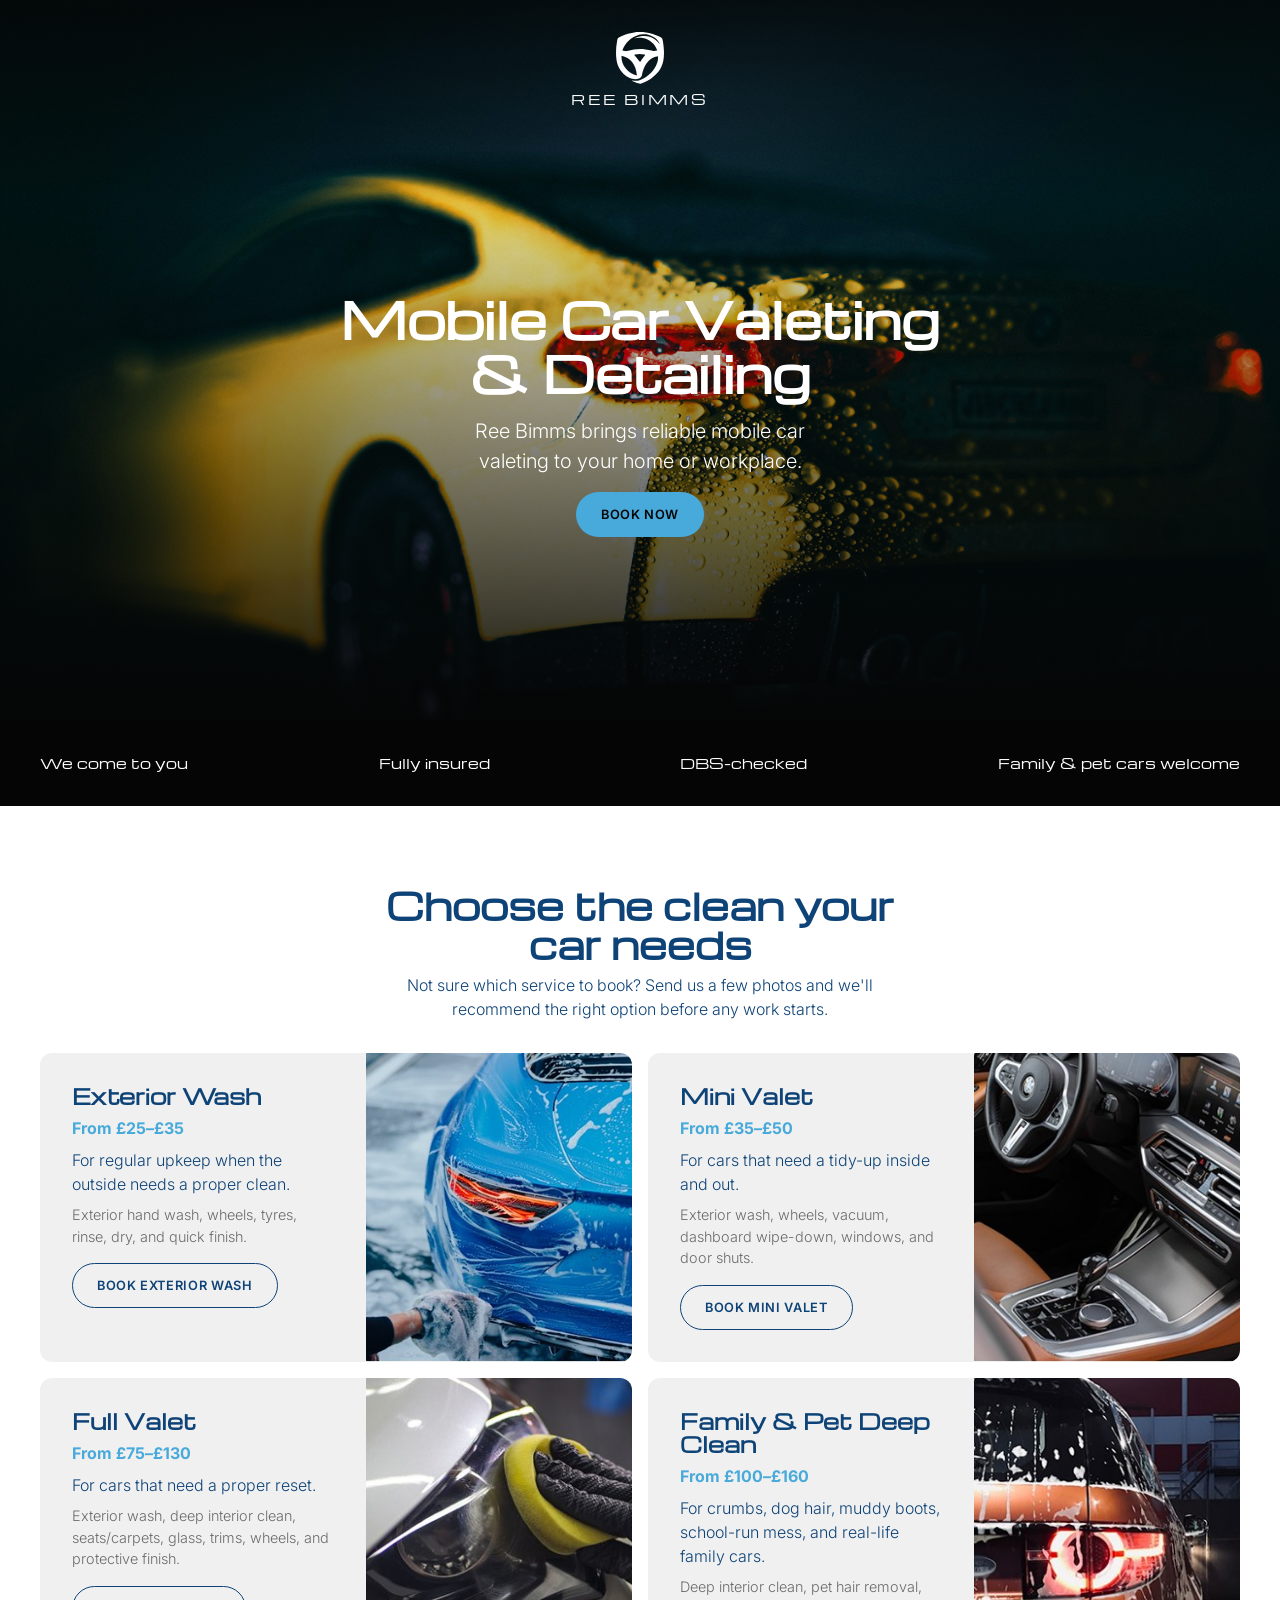
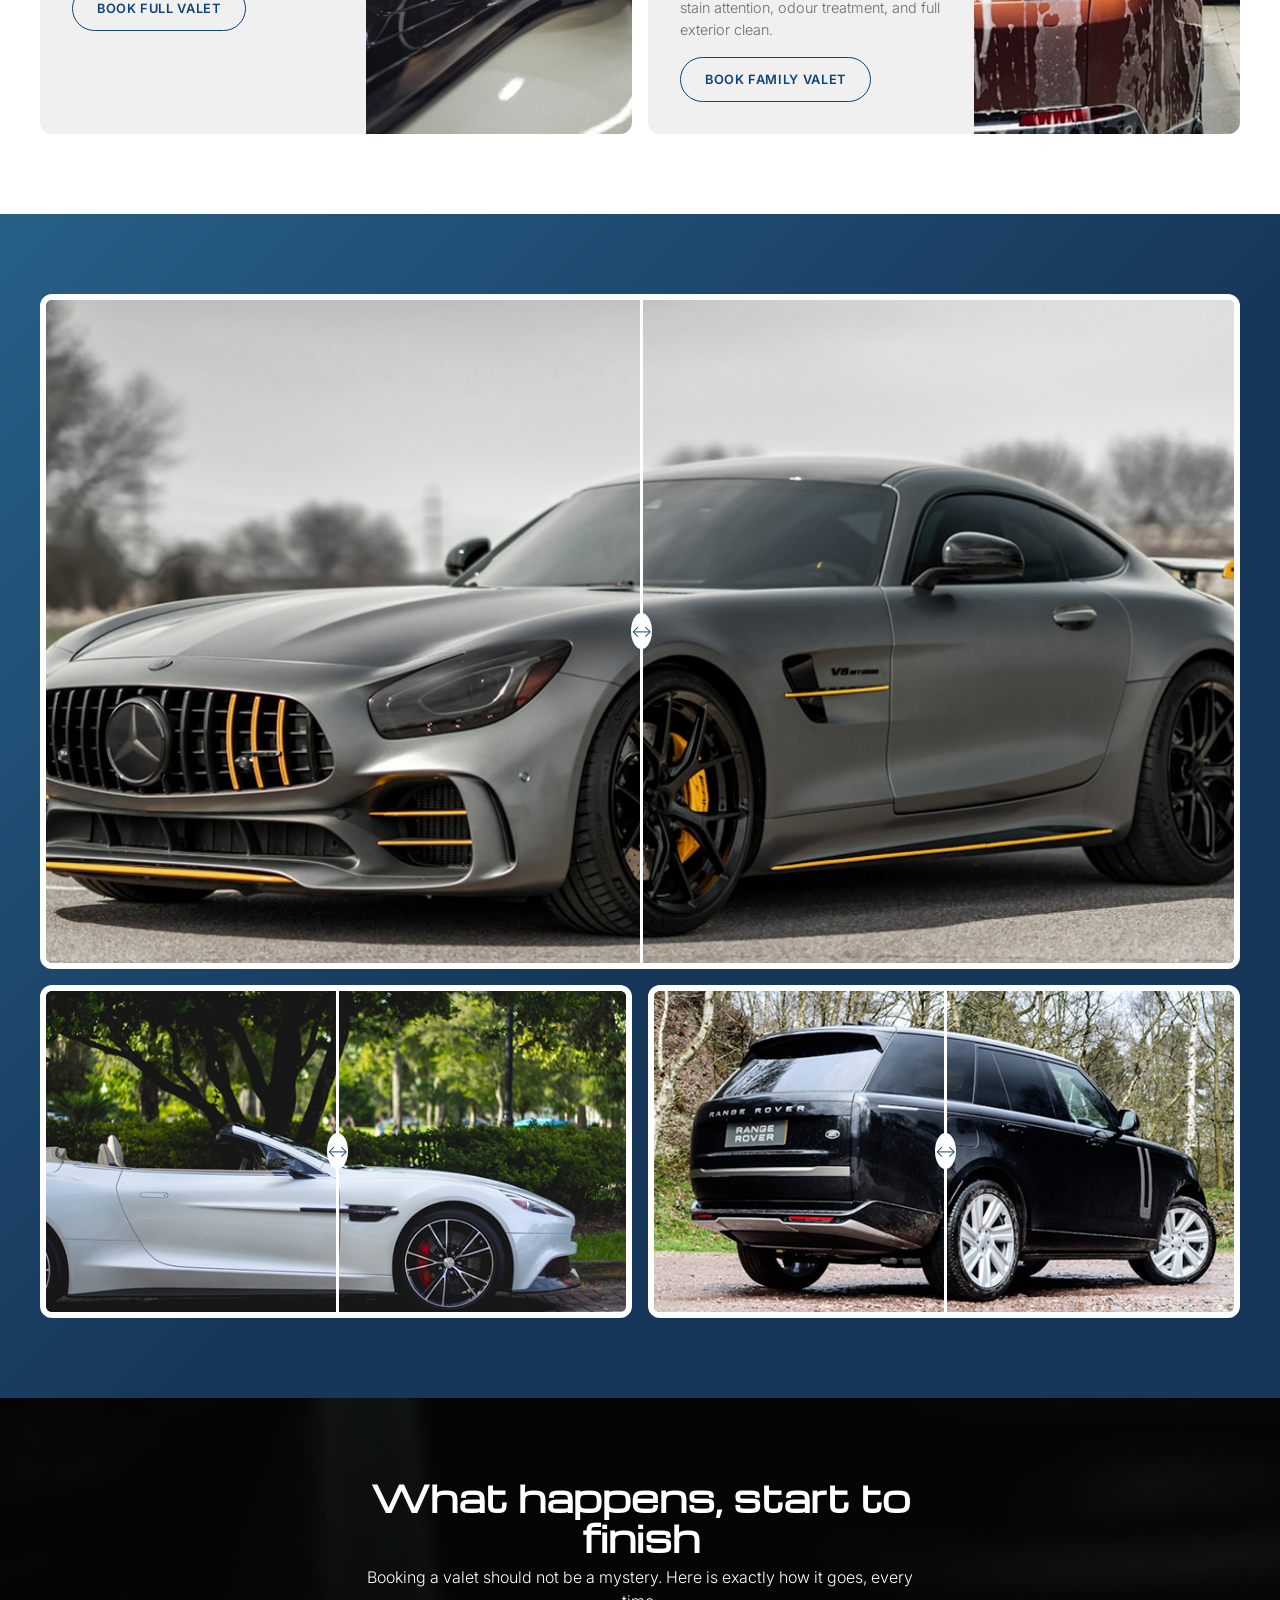
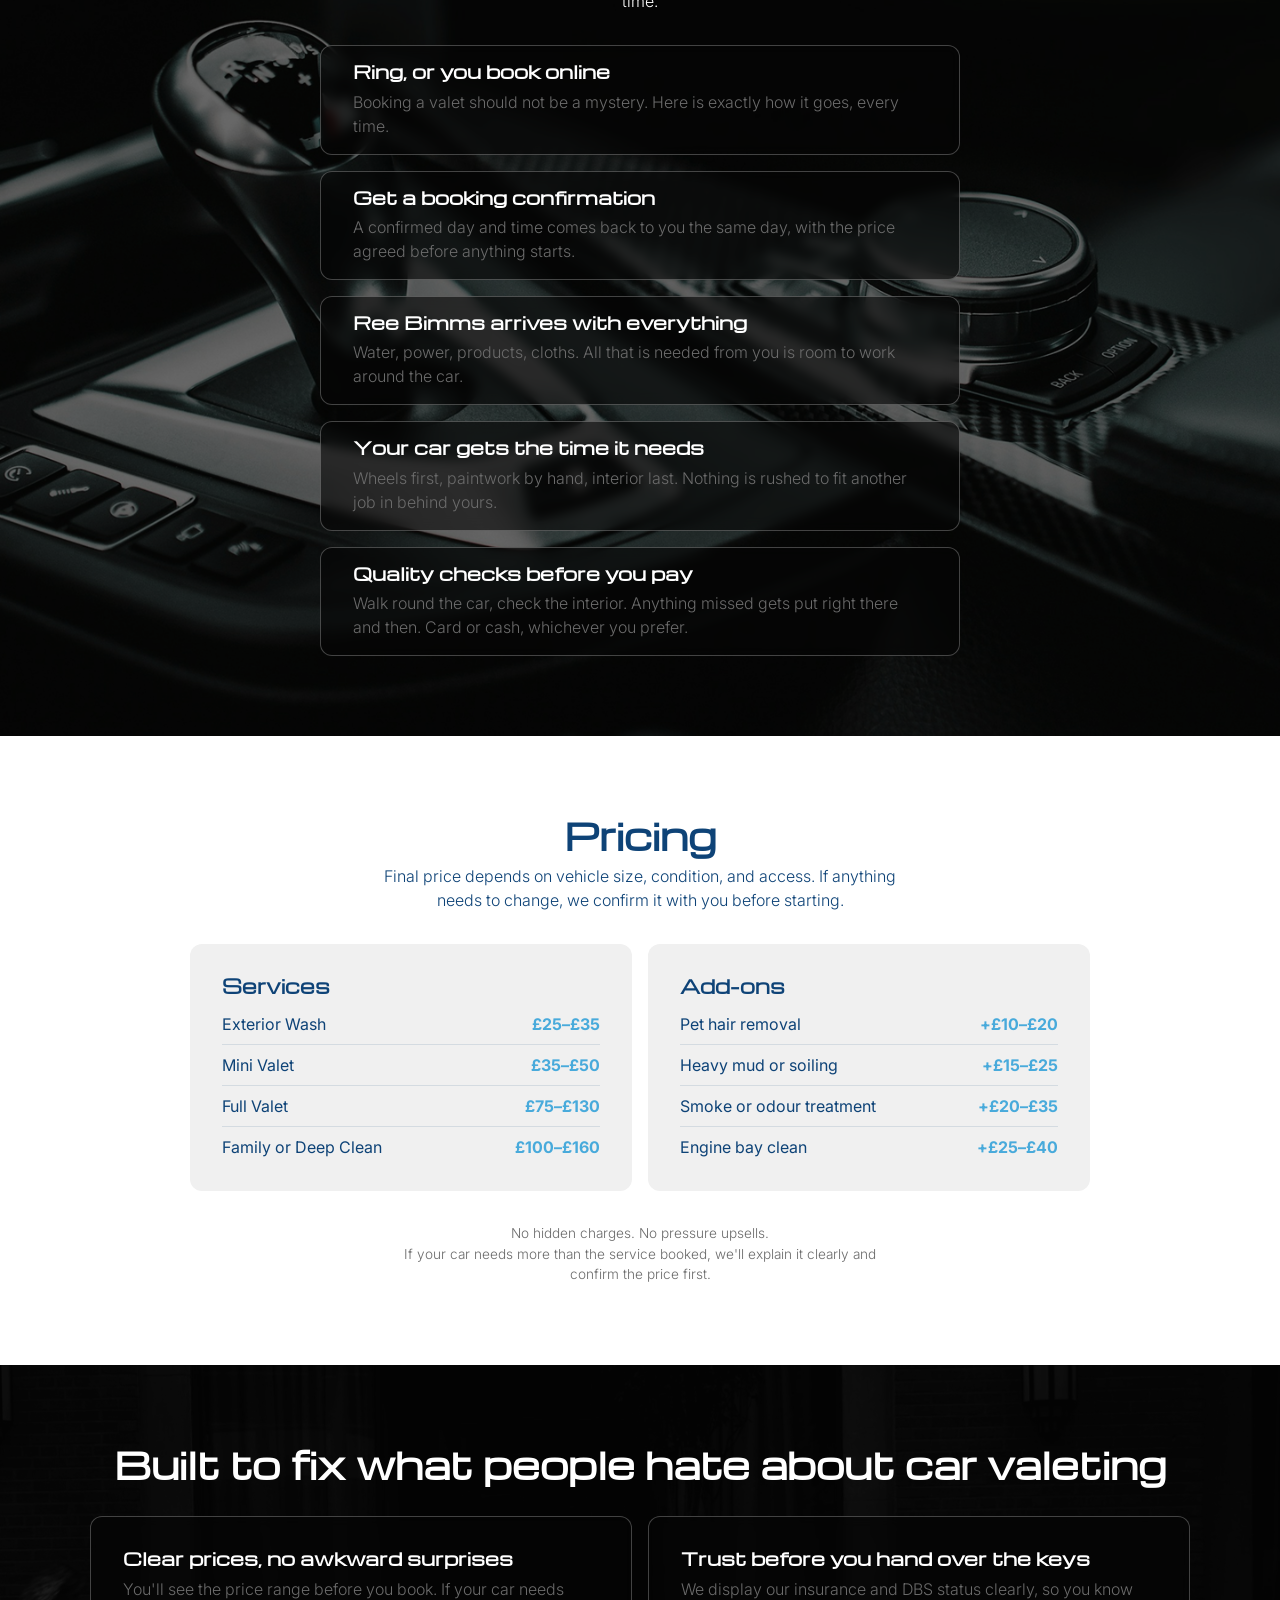
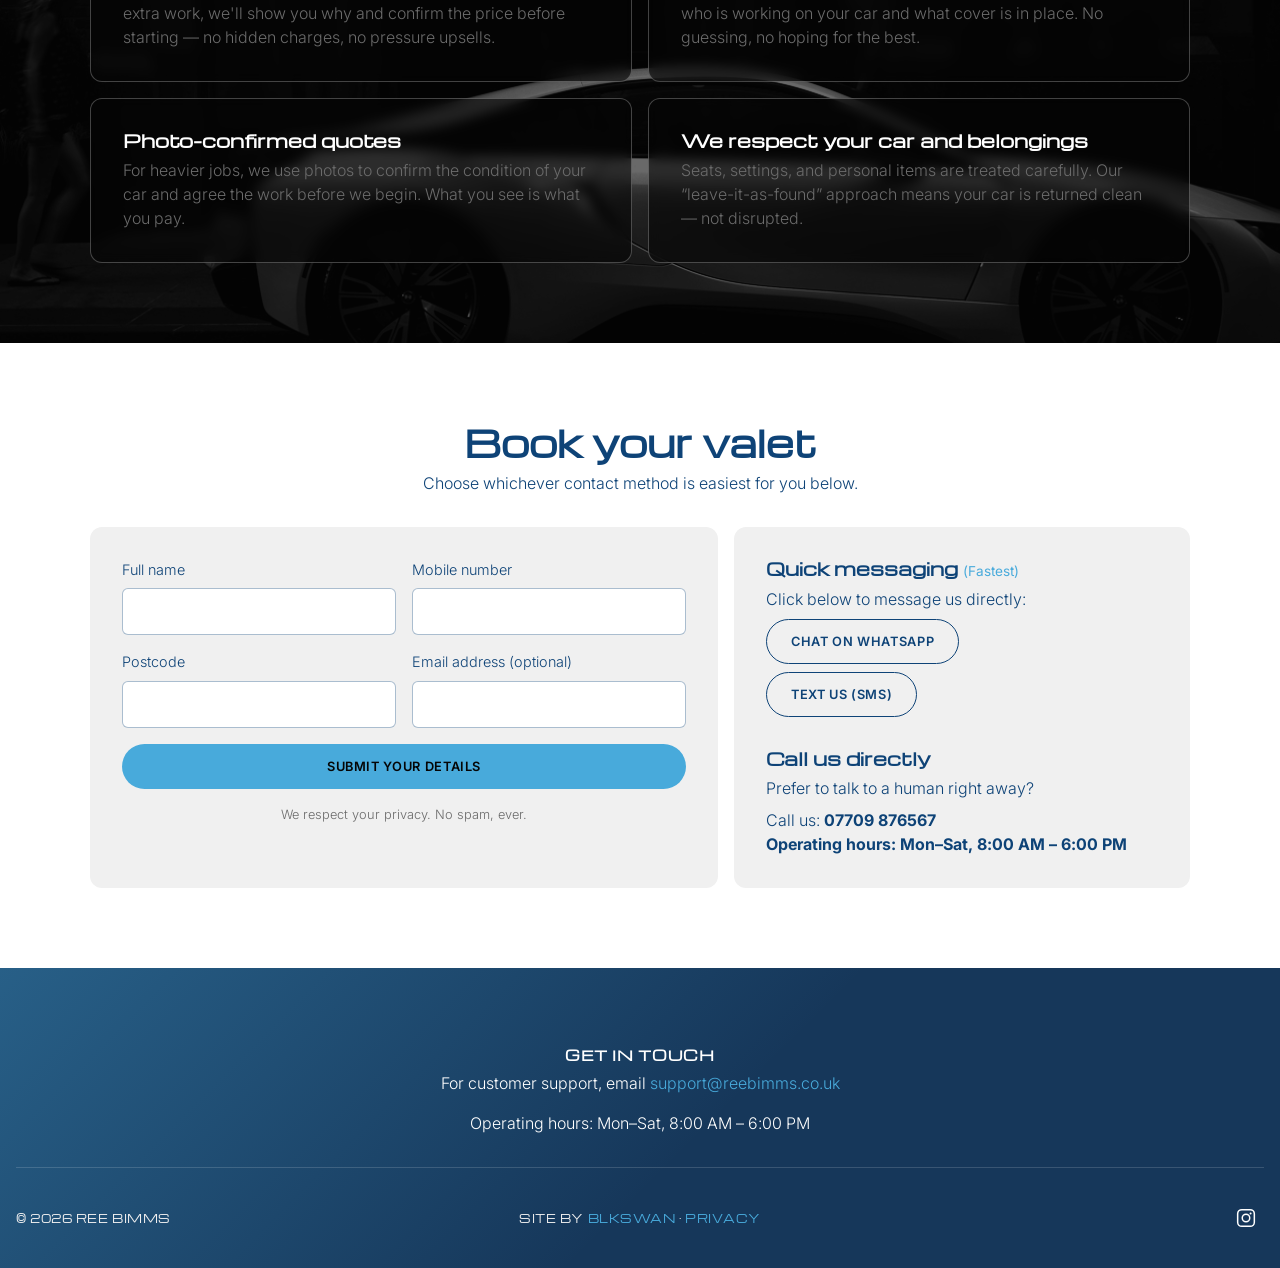
==== index.html @ 18fa6640 "Mobile nav: burger menu; service cards lead with image; bold contact details Mobile nav. Replaced th" ====
<!doctype html>
<html lang="en-GB">
<head>
  <meta charset="utf-8">
  <meta name="viewport" content="width=device-width, initial-scale=1">
  <title>ReeBimms Mobile Car Valeting</title>
  <meta name="description" content="[CONFIRM: meta description]">
  <link rel="preconnect" href="https://fonts.googleapis.com">
  <link rel="preconnect" href="https://fonts.gstatic.com" crossorigin>
  <link href="https://fonts.googleapis.com/css2?family=Inter:wght@300;400;500;600;700&family=Michroma&display=swap" rel="stylesheet">
  <link rel="stylesheet" href="/css/main.css">
</head>
<body>
  <header class="site-header">
    <nav class="site-header__nav" aria-label="Primary">
      <a class="site-header__logo" href="/">
        <img class="site-header__logo-mark" src="/images/logo-mark.svg" width="28" height="28" alt="" aria-hidden="true">
        Ree Bimms
      </a>
      <button class="site-header__toggle" type="button" aria-expanded="false" aria-controls="site-header-panel">
        <span class="site-header__toggle-bar" aria-hidden="true"></span>
        <span class="site-header__toggle-bar" aria-hidden="true"></span>
        <span class="site-header__toggle-bar" aria-hidden="true"></span>
        <span class="visually-hidden">Menu</span>
      </button>
      <div class="site-header__panel" id="site-header-panel">
        <ul class="site-header__links">
          <li><a class="nav-link" href="#services">Services</a></li>
          <li><a class="nav-link" href="#gallery">Gallery</a></li>
          <li><a class="nav-link" href="#process">Process</a></li>
          <li><a class="nav-link" href="#pricing">Pricing</a></li>
          <li><a class="nav-link" href="#why-us">Why us</a></li>
        </ul>
        <a class="button button--fill site-header__cta" href="#book">Book a clean <span class="button__arrow" aria-hidden="true">&rarr;</span></a>
      </div>
    </nav>
  </header>

  <main>

    <!-- Hero -->
    <section class="hero">
      <img class="hero__image" src="/images/hero-car.jpg" width="1440" height="590" alt="" aria-hidden="true">
      <div class="hero__logo">
        <img src="/images/logo-mark.svg" width="48" height="48" alt="" aria-hidden="true">
        <p class="hero__wordmark">Ree Bimms</p>
      </div>
      <div class="hero__content">
        <h1 class="hero__heading">Mobile Car Valeting &amp; Detailing</h1>
        <p class="hero__body">Ree Bimms brings reliable mobile car valeting to your home or workplace.</p>
        <a class="button button--fill hero__cta" href="#book">Book now <span class="button__arrow" aria-hidden="true">&rarr;</span></a>
      </div>
    </section>

    <!-- Trust strip -->
    <section class="trust-strip" aria-label="Why choose Ree Bimms">
      <ul class="trust-strip__list">
        <li>We come to you</li>
        <li>Fully insured</li>
        <li>DBS-checked</li>
        <li>Family &amp; pet cars welcome</li>
      </ul>
    </section>

    <!-- Services -->
    <section class="services section" id="services">
      <div class="services__intro section-intro">
        <h2 class="services__heading">Choose the clean your car needs</h2>
        <p class="services__subhead">Not sure which service to book? Send us a few photos and we'll recommend the right option before any work starts.</p>
      </div>
      <ul class="service-cards">
        <li class="service-card card card--surface">
          <div class="service-card__text">
            <h3 class="service-card__title">Exterior Wash</h3>
            <p class="service-card__price">From £25&ndash;£35</p>
            <p class="service-card__description">For regular upkeep when the outside needs a proper clean.</p>
            <p class="service-card__meta">Exterior hand wash, wheels, tyres, rinse, dry, and quick finish.</p>
            <a class="button button--outline" href="#book">Book exterior wash <span class="button__arrow" aria-hidden="true">&rarr;</span></a>
          </div>
          <img class="service-card__image" src="/images/service-exterior-wash.jpg" width="325" height="363" alt="Close-up of a blue car's headlight being hand-washed with soap suds.">
        </li>
        <li class="service-card card card--surface">
          <div class="service-card__text">
            <h3 class="service-card__title">Mini Valet</h3>
            <p class="service-card__price">From £35&ndash;£50</p>
            <p class="service-card__description">For cars that need a tidy-up inside and out.</p>
            <p class="service-card__meta">Exterior wash, wheels, vacuum, dashboard wipe-down, windows, and door shuts.</p>
            <a class="button button--outline" href="#book">Book mini valet <span class="button__arrow" aria-hidden="true">&rarr;</span></a>
          </div>
          <img class="service-card__image" src="/images/service-mini-valet.jpg" width="325" height="363" alt="Cleaned car interior showing steering wheel and centre console.">
        </li>
        <li class="service-card card card--surface service-card--reverse">
          <img class="service-card__image" src="/images/service-full-valet.jpg" width="347" height="366" alt="Hand polishing a car headlight with a yellow applicator pad.">
          <div class="service-card__text">
            <h3 class="service-card__title">Full Valet</h3>
            <p class="service-card__price">From £75&ndash;£130</p>
            <p class="service-card__description">For cars that need a proper reset.</p>
            <p class="service-card__meta">Exterior wash, deep interior clean, seats/carpets, glass, trims, wheels, and protective finish.</p>
            <a class="button button--outline" href="#book">Book full valet <span class="button__arrow" aria-hidden="true">&rarr;</span></a>
          </div>
        </li>
        <li class="service-card card card--surface service-card--reverse">
          <img class="service-card__image" src="/images/service-family-deep-clean.jpg" width="347" height="366" alt="Rear of a dark red car being rinsed with soapy water.">
          <div class="service-card__text">
            <h3 class="service-card__title">Family &amp; Pet Deep Clean</h3>
            <p class="service-card__price">From £100&ndash;£160</p>
            <p class="service-card__description">For crumbs, dog hair, muddy boots, school-run mess, and real-life family cars.</p>
            <p class="service-card__meta">Deep interior clean, pet hair removal, stain attention, odour treatment, and full exterior clean.</p>
            <a class="button button--outline" href="#book">Book family valet <span class="button__arrow" aria-hidden="true">&rarr;</span></a>
          </div>
        </li>
      </ul>
    </section>

    <!-- Gallery: before/after -->
    <section class="gallery section" id="gallery" aria-label="Before and after results">
      <!-- [CONFIRM: replace with real ReeBimms before/after photo] -->
      <div class="before-after before-after--wide" data-before-after>
        <img class="before-after__image" src="/images/gallery-amg-gt.jpg" width="1360" height="655" alt="Grey sports car, before and after detailing.">
        <img class="before-after__image before-after__image--after" src="/images/gallery-amg-gt.jpg" width="1360" height="655" alt="" aria-hidden="true">
        <div class="before-after__divider" data-before-after-divider tabindex="0" role="slider" aria-label="Drag to compare before and after" aria-valuemin="0" aria-valuemax="100" aria-valuenow="50">
          <span class="before-after__handle" aria-hidden="true">&#8596;</span>
        </div>
      </div>
      <div class="before-after-row">
        <!-- [CONFIRM: replace with real ReeBimms before/after photo] -->
        <div class="before-after" data-before-after>
          <img class="before-after__image" src="/images/gallery-convertible.jpg" width="650" height="485" alt="White convertible car, before and after detailing.">
          <img class="before-after__image before-after__image--after" src="/images/gallery-convertible.jpg" width="650" height="485" alt="" aria-hidden="true">
          <div class="before-after__divider" data-before-after-divider tabindex="0" role="slider" aria-label="Drag to compare before and after" aria-valuemin="0" aria-valuemax="100" aria-valuenow="50">
            <span class="before-after__handle" aria-hidden="true">&#8596;</span>
          </div>
        </div>
        <!-- [CONFIRM: replace with real ReeBimms before/after photo] -->
        <div class="before-after" data-before-after>
          <img class="before-after__image" src="/images/gallery-range-rover.jpg" width="665" height="485" alt="Black Range Rover, before and after detailing.">
          <img class="before-after__image before-after__image--after" src="/images/gallery-range-rover.jpg" width="665" height="485" alt="" aria-hidden="true">
          <div class="before-after__divider" data-before-after-divider tabindex="0" role="slider" aria-label="Drag to compare before and after" aria-valuemin="0" aria-valuemax="100" aria-valuenow="50">
            <span class="before-after__handle" aria-hidden="true">&#8596;</span>
          </div>
        </div>
      </div>
    </section>

    <!-- Process -->
    <section class="process section" id="process">
      <div class="process__intro section-intro">
        <h2 class="process__heading">What happens, start to finish</h2>
        <p class="process__subhead">Booking a valet should not be a mystery. Here is exactly how it goes, every time.</p>
      </div>
      <ol class="process-steps">
        <li class="process-step card card--dark reveal">
          <h3 class="process-step__title">Ring, or you book online</h3>
          <p class="process-step__body">Booking a valet should not be a mystery. Here is exactly how it goes, every time.</p>
        </li>
        <li class="process-step card card--dark reveal">
          <h3 class="process-step__title">Get a booking confirmation</h3>
          <p class="process-step__body">A confirmed day and time comes back to you the same day, with the price agreed before anything starts.</p>
        </li>
        <li class="process-step card card--dark reveal">
          <h3 class="process-step__title">Ree Bimms arrives with everything</h3>
          <p class="process-step__body">Water, power, products, cloths. All that is needed from you is room to work around the car.</p>
        </li>
        <li class="process-step card card--dark reveal">
          <h3 class="process-step__title">Your car gets the time it needs</h3>
          <p class="process-step__body">Wheels first, paintwork by hand, interior last. Nothing is rushed to fit another job in behind yours.</p>
        </li>
        <li class="process-step card card--dark reveal">
          <h3 class="process-step__title">Quality checks before you pay</h3>
          <p class="process-step__body">Walk round the car, check the interior. Anything missed gets put right there and then. Card or cash, whichever you prefer.</p>
        </li>
      </ol>
    </section>

    <!-- Pricing -->
    <section class="pricing section" id="pricing">
      <div class="pricing__intro section-intro">
        <h2 class="pricing__heading">Pricing</h2>
        <p class="pricing__subhead">Final price depends on vehicle size, condition, and access. If anything needs to change, we confirm it with you before starting.</p>
      </div>
      <div class="price-tables">
        <div class="price-table card card--surface">
          <h3 class="price-table__title">Services</h3>
          <dl class="price-table__list">
            <div class="price-table__row"><dt>Exterior Wash</dt><dd>£25&ndash;£35</dd></div>
            <div class="price-table__row"><dt>Mini Valet</dt><dd>£35&ndash;£50</dd></div>
            <div class="price-table__row"><dt>Full Valet</dt><dd>£75&ndash;£130</dd></div>
            <div class="price-table__row"><dt>Family or Deep Clean</dt><dd>£100&ndash;£160</dd></div>
          </dl>
        </div>
        <div class="price-table card card--surface">
          <h3 class="price-table__title">Add-ons</h3>
          <dl class="price-table__list">
            <div class="price-table__row"><dt>Pet hair removal</dt><dd>+£10&ndash;£20</dd></div>
            <div class="price-table__row"><dt>Heavy mud or soiling</dt><dd>+£15&ndash;£25</dd></div>
            <div class="price-table__row"><dt>Smoke or odour treatment</dt><dd>+£20&ndash;£35</dd></div>
            <div class="price-table__row"><dt>Engine bay clean</dt><dd>+£25&ndash;£40</dd></div>
          </dl>
        </div>
      </div>
      <p class="pricing__disclaimer">No hidden charges. No pressure upsells.<br>If your car needs more than the service booked, we'll explain it clearly and confirm the price first.</p>
    </section>

    <!-- Features -->
    <section class="features section" id="why-us">
      <h2 class="features__heading section-intro">Built to fix what people hate about car valeting</h2>
      <ul class="feature-cards">
        <li class="feature-card card card--dark">
          <h3 class="feature-card__title">Clear prices, no awkward surprises</h3>
          <p class="feature-card__body">You'll see the price range before you book. If your car needs extra work, we'll show you why and confirm the price before starting &mdash; no hidden charges, no pressure upsells.</p>
        </li>
        <li class="feature-card card card--dark">
          <h3 class="feature-card__title">Trust before you hand over the keys</h3>
          <p class="feature-card__body">We display our insurance and DBS status clearly, so you know who is working on your car and what cover is in place. No guessing, no hoping for the best.</p>
        </li>
        <li class="feature-card card card--dark">
          <h3 class="feature-card__title">Photo-confirmed quotes</h3>
          <p class="feature-card__body">For heavier jobs, we use photos to confirm the condition of your car and agree the work before we begin. What you see is what you pay.</p>
        </li>
        <li class="feature-card card card--dark">
          <h3 class="feature-card__title">We respect your car and belongings</h3>
          <p class="feature-card__body">Seats, settings, and personal items are treated carefully. Our &ldquo;leave-it-as-found&rdquo; approach means your car is returned clean &mdash; not disrupted.</p>
        </li>
      </ul>
    </section>

    <!-- Booking -->
    <section class="booking section" id="book">
      <div class="booking__intro section-intro">
        <h2 class="booking__heading">Book your valet</h2>
        <p class="booking__subhead">Choose whichever contact method is easiest for you below.</p>
      </div>
      <div class="booking-panels">
        <div class="booking-panel card card--surface">
          <!-- [CONFIRM: no submission handler yet — see DESIGN.md Booking section] -->
          <form class="booking-form" data-booking-form novalidate>
            <p class="booking-form__status" data-booking-status role="status" hidden></p>
            <div class="booking-form__row">
              <div class="booking-form__field">
                <label for="full-name">Full name</label>
                <input id="full-name" name="full-name" type="text" autocomplete="name" required>
              </div>
              <div class="booking-form__field">
                <label for="mobile-number">Mobile number</label>
                <input id="mobile-number" name="mobile-number" type="tel" autocomplete="tel" required>
              </div>
            </div>
            <div class="booking-form__row">
              <div class="booking-form__field">
                <label for="postcode">Postcode</label>
                <input id="postcode" name="postcode" type="text" autocomplete="postal-code" required>
              </div>
              <div class="booking-form__field">
                <label for="email">Email address (optional)</label>
                <input id="email" name="email" type="email" autocomplete="email">
              </div>
            </div>
            <button class="button button--fill" type="submit">Submit your details <span class="button__arrow" aria-hidden="true">&rarr;</span></button>
            <p class="booking-form__privacy">We respect your privacy. No spam, ever.</p>
          </form>
        </div>
        <div class="booking-panel card card--surface booking-panel--contact">
          <div class="contact-block">
            <h3 class="contact-block__title">Quick messaging <span class="contact-block__tag">(Fastest)</span></h3>
            <p>Click below to message us directly:</p>
            <a class="button button--outline" href="https://wa.me/447709876567">Chat on WhatsApp <span class="button__arrow" aria-hidden="true">&rarr;</span></a>
            <a class="button button--outline" href="sms:+447709876567">Text us (SMS) <span class="button__arrow" aria-hidden="true">&rarr;</span></a>
          </div>
          <div class="contact-block">
            <h3 class="contact-block__title">Call us directly</h3>
            <p>Prefer to talk to a human right away?</p>
            <p>Call us: <strong><a class="text-link" href="tel:+447709876567">07709 876567</a></strong><br><strong>Operating hours: Mon&ndash;Sat, 8:00 AM &ndash; 6:00 PM</strong></p>
          </div>
        </div>
      </div>
    </section>

  </main>

  <footer class="site-footer">
    <div class="site-footer__col">
      <h2 class="site-footer__heading">Get in touch</h2>
      <p>For customer support, email <a class="text-link text-link--on-dark" href="mailto:support@reebimms.co.uk">support@reebimms.co.uk</a></p>
      <p>Operating hours: Mon&ndash;Sat, 8:00 AM &ndash; 6:00 PM</p>
    </div>
    <div class="site-footer__bottom">
      <p class="site-footer__copyright">&copy; 2026 Ree Bimms</p>
      <p class="site-footer__credit">Site by <a class="text-link text-link--on-dark" href="https://blkswan.co.uk/">BLKSWAN</a> &middot; <a class="text-link text-link--on-dark" href="/privacy">Privacy</a></p>
      <a class="site-footer__instagram-icon" href="https://instagram.com/reebimms" aria-label="Ree Bimms on Instagram">
        <svg width="20" height="20" viewBox="0 0 24 24" fill="none" aria-hidden="true">
          <rect x="2" y="2" width="20" height="20" rx="5" stroke="currentColor" stroke-width="1.8"/>
          <circle cx="12" cy="12" r="4.5" stroke="currentColor" stroke-width="1.8"/>
          <circle cx="17.5" cy="6.5" r="1.2" fill="currentColor"/>
        </svg>
      </a>
    </div>
  </footer>

  <script type="module" src="/js/main.js"></script>
</body>
</html>
---- css/main.css ----
/*
|| RESET
*/

*,
*::before,
*::after {
  box-sizing: border-box;
}

body {
  margin: 0;
  min-height: 100vh;
  text-rendering: optimizeSpeed;
  -webkit-font-smoothing: antialiased;
}

img,
picture,
video {
  display: block;
  max-width: 100%;
  height: auto;
}

input,
button,
textarea,
select {
  font: inherit;
}

h1,
h2,
h3,
h4,
p {
  margin: 0;
  overflow-wrap: break-word;
}

/*
|| TOKENS — mirror of docs/DESIGN.md. Change there first.
*/

:root {
  --colour-ink: #0e4377;
  --colour-bg: #ffffff;
  --colour-bg-near-black: #050505;
  --colour-bg-navy: #16375a;
  --colour-accent: #48aadb;
  --colour-surface: #f0f0f0;
  /* Darker than the sampled #c3c3c3 — that value fails contrast on white for body text. */
  --colour-muted: #6b6b6b;
  --colour-white: #ffffff;

  /* Michroma ships weight 400 only — heading rules don't set font-weight. */
  --font-display: "Michroma", sans-serif;
  --font-body: "Inter", sans-serif;

  --space-s: 0.5rem;
  --space-m: 1rem;
  --space-l: 2rem;
  --space-xl: 5rem;

  --radius-card: 12px;
  --radius-pill: 999px;

  --measure: 65ch;

  /* Fluid type scale: scales continuously between the mobile and desktop
     sizes in docs/DESIGN.md's Type scale table, over a 400px–1440px
     viewport range (1440 matches the mock's sampled width), instead of
     jumping at a single breakpoint. */
  --font-size-h1: clamp(2rem, 1.5192rem + 1.9231vw, 3.25rem);
  --font-size-h2: clamp(1.625rem, 1.3365rem + 1.1538vw, 2.375rem);

  /* Subtle accent bleed over the navy sections (gallery, footer) — kept
     as a translucent overlay rather than a full navy-to-accent sweep so
     footer text stays comfortably above contrast minimums. */
  --gradient-navy-accent: linear-gradient(
      135deg,
      color-mix(in srgb, var(--colour-accent) 35%, transparent) 0%,
      transparent 55%
    ),
    var(--colour-bg-navy);
}

/*
|| BASE
*/

body {
  font-family: var(--font-body);
  font-weight: 300;
  color: var(--colour-ink);
  background: var(--colour-bg);
  line-height: 1.5;
}

h1,
h2,
h3 {
  font-family: var(--font-display);
  line-height: 1.1;
}

/* No underline on any link, anywhere — per-component hover treatments
   (nav-link, text-link, button) supply their own feedback instead. */
a {
  text-decoration: none;
}

:focus-visible {
  outline: 2px solid var(--colour-accent);
  outline-offset: 2px;
}

/*
|| UTILITIES
*/

.visually-hidden {
  position: absolute;
  width: 1px;
  height: 1px;
  margin: -1px;
  padding: 0;
  overflow: hidden;
  clip: rect(0 0 0 0);
  white-space: nowrap;
  border: 0;
}

/* Single source of truth for standard section spacing — change here,
   every section using it changes together. Hero, trust strip, and
   footer have genuinely different spacing so they don't use this. */
.section {
  padding-block: var(--space-xl);
  padding-inline: var(--space-m);
  /* Keeps jump-link targets clear of the fixed header on scroll. */
  scroll-margin-block-start: var(--space-xl);
}

/* Single source of truth for section-heading measure — every H2 wraps
   at the same width instead of each section picking its own. */
.section-intro {
  max-width: 55ch;
  margin-inline: auto;
  text-align: center;
  margin-block-end: var(--space-l);
}

/* Reveal-on-scroll: static by default, animated only when JS opts in
   and the user hasn't asked for reduced motion. */
@media (prefers-reduced-motion: no-preference) {
  .js .reveal {
    opacity: 0;
    translate: 0 1.5rem;
    transition: opacity 0.6s ease, translate 0.6s ease;
  }

  .js .reveal.is-visible {
    opacity: 1;
    translate: 0 0;
  }
}

/*
|| SITEWIDE
*/

/* Sticky nav: hidden over the hero, revealed once it scrolls out of
   view (see js/main.js). Transform/opacity only — no layout shift. */
.site-header {
  position: fixed;
  inset-block-start: 0;
  inset-inline: 0;
  z-index: 50;
  background: var(--colour-bg-near-black);
  padding: var(--space-s) var(--space-m);
  opacity: 0;
  transform: translateY(-100%);
  pointer-events: none;
}

@media (prefers-reduced-motion: no-preference) {
  .site-header {
    transition: opacity 0.25s ease, transform 0.25s ease;
  }
}

.site-header.is-visible {
  opacity: 1;
  transform: translateY(0);
  pointer-events: auto;
}

.site-header__nav {
  position: relative;
  display: flex;
  align-items: center;
  gap: var(--space-m);
  max-width: 1200px;
  margin-inline: auto;
}

.site-header__logo {
  display: flex;
  align-items: center;
  gap: var(--space-s);
  color: var(--colour-white);
  font-family: var(--font-display);
  letter-spacing: 0.05em;
  text-transform: uppercase;
  font-size: 0.9rem;
  flex-shrink: 0;
}

.site-header__logo-mark {
  color: var(--colour-white);
}

/* Burger toggle: hidden until JS confirms it can drive the panel (see
   .js on <html>, js/main.js) — a button that does nothing is worse than
   no button. Hidden again at 700px+, where the bar has room for the
   links and CTA inline instead. Both rules re-declared inside the
   min-width query at the same `.js …` specificity so they win on source
   order rather than losing to the mobile rule below them. */
.site-header__toggle {
  display: none;
  flex-direction: column;
  justify-content: center;
  align-items: center;
  gap: 5px;
  width: 2.25rem;
  height: 2.25rem;
  padding: 0;
  border: none;
  background: transparent;
  flex-shrink: 0;
  cursor: pointer;
}

.js .site-header__toggle {
  display: inline-flex;
}

@media (min-width: 700px) {
  .js .site-header__toggle {
    display: none;
  }
}

.site-header__toggle-bar {
  width: 1.25rem;
  height: 1.5px;
  background: var(--colour-white);
}

@media (prefers-reduced-motion: no-preference) {
  .site-header__toggle-bar {
    transition: transform 0.2s ease-in-out, opacity 0.2s ease-in-out;
  }
}

/* Open state driven entirely by aria-expanded — one source of truth for
   assistive tech and the visuals, no separate JS-managed class. */
.site-header__toggle[aria-expanded="true"] .site-header__toggle-bar:nth-child(1) {
  transform: translateY(6.5px) rotate(45deg);
}

.site-header__toggle[aria-expanded="true"] .site-header__toggle-bar:nth-child(2) {
  opacity: 0;
}

.site-header__toggle[aria-expanded="true"] .site-header__toggle-bar:nth-child(3) {
  transform: translateY(-6.5px) rotate(-45deg);
}

/* Panel: visible by default so the menu still works with JS disabled
   (see CLAUDE.md progressive enhancement rule) — .js collapses it, the
   toggle's aria-expanded state reopens it. Becomes the plain inline bar
   again at 700px+, regardless of JS or open state. */
.site-header__panel {
  display: flex;
  flex-direction: column;
  align-items: stretch;
  gap: var(--space-l);
  position: absolute;
  inset-inline: 0;
  inset-block-start: 100%;
  background: var(--colour-bg-near-black);
  padding: var(--space-l) var(--space-m);
  border-block-start: 1px solid rgba(255, 255, 255, 0.15);
}

.js .site-header__panel {
  display: none;
}

.js .site-header__toggle[aria-expanded="true"] ~ .site-header__panel {
  display: flex;
}

@media (min-width: 700px) {
  .site-header__panel,
  .js .site-header__panel {
    display: flex;
    flex-direction: row;
    align-items: center;
    position: static;
    background: none;
    padding: 0;
    border: none;
    flex: 1;
    min-width: 0;
  }
}

.site-header__links {
  flex: 1;
  min-width: 0;
  display: flex;
  flex-direction: column;
  gap: var(--space-m);
  list-style: none;
  margin: 0;
  padding: 0;
}

@media (min-width: 700px) {
  .site-header__links {
    flex-direction: row;
    align-items: center;
    gap: var(--space-l);
  }
}

.nav-link {
  display: inline-block;
  color: var(--colour-white);
  font-family: var(--font-body);
  font-size: 0.9rem;
  white-space: nowrap;
  transition: letter-spacing 0.3s ease-in-out, opacity 0.3s ease-in-out;
}

.nav-link:hover,
.nav-link:focus-visible {
  letter-spacing: 0.04em;
  opacity: 0.85;
}

.site-footer {
  background: var(--gradient-navy-accent);
  color: var(--colour-white);
  padding: var(--space-xl) var(--space-m) var(--space-l);
  display: flex;
  flex-direction: column;
  align-items: center;
  gap: var(--space-l);
}

.site-footer__col {
  display: flex;
  flex-direction: column;
  align-items: center;
  text-align: center;
}

.site-footer__col p + p {
  margin-block-start: var(--space-m);
}

.site-footer__heading {
  font-family: var(--font-display);
  font-size: 0.85rem;
  letter-spacing: 0.05em;
  text-transform: uppercase;
  margin-block-end: var(--space-s);
}

.site-footer__instagram-icon {
  display: flex;
  align-items: center;
  justify-content: center;
  width: 2.25rem;
  height: 2.25rem;
  color: var(--colour-white);
}

.site-footer__bottom {
  /* Stretched to the footer's full width so the divider still spans it,
     even though the column above is centred. */
  align-self: stretch;
  display: flex;
  flex-direction: column;
  align-items: center;
  gap: var(--space-s);
  font-family: var(--font-display);
  font-size: 0.69rem;
  letter-spacing: 0.05em;
  text-transform: uppercase;
  color: var(--colour-surface);
  text-align: center;
  padding-block-start: var(--space-l);
  border-block-start: 1px solid rgba(255, 255, 255, 0.15);
}

.site-footer__bottom p {
  margin: 0;
}

@media (min-width: 768px) {
  /* Copyright flush left, credit line true-centred in its own track,
     Instagram icon flush right. */
  .site-footer__bottom {
    display: grid;
    grid-template-columns: 1fr auto 1fr;
    align-items: center;
    text-align: left;
  }

  .site-footer__copyright {
    grid-column: 1;
  }

  .site-footer__credit {
    grid-column: 2;
    text-align: center;
  }

  .site-footer__instagram-icon {
    grid-column: 3;
    justify-self: end;
  }
}

/*
|| BUTTONS (shared across sections)
*/

.button {
  display: inline-flex;
  align-items: center;
  border-radius: var(--radius-pill);
  padding: 0.75rem 1.5rem;
  font-family: var(--font-body);
  font-size: 0.8rem;
  font-weight: 600;
  letter-spacing: 0.05em;
  text-transform: uppercase;
  cursor: pointer;
  border: 1.5px solid transparent;
  width: fit-content;
}

.button--outline {
  background: transparent;
  border-color: var(--colour-ink);
  color: var(--colour-ink);
}

.button--outline:hover {
  background: var(--colour-ink);
  color: var(--colour-white);
}

.button--fill {
  background: var(--colour-accent);
  color: var(--colour-bg-near-black);
  width: 100%;
  justify-content: center;
}

.button--fill:hover {
  filter: brightness(0.95);
}

/* Arrow is hidden and zero-width at rest, reveals on hover/focus across
   every button — component-wide, not styled per instance. */
.button__arrow {
  display: inline-block;
  width: 0;
  overflow: hidden;
  opacity: 0;
  transform: translateX(-4px);
}

@media (prefers-reduced-motion: no-preference) {
  .button__arrow {
    transition: width 0.25s ease-in-out, opacity 0.25s ease-in-out,
      transform 0.25s ease-in-out, margin-inline-start 0.25s ease-in-out;
  }
}

.button:hover .button__arrow,
.button:focus-visible .button__arrow {
  width: 1em;
  opacity: 1;
  transform: translateX(0);
  margin-inline-start: var(--space-s);
}

/* Full-width like any other .button--fill while it sits in the mobile
   burger panel — bigger tap target, consistent with the rest of the
   site. Sized to its own label only once it's back in the inline
   700px+ bar, where full-width would stretch across the header. */
@media (min-width: 700px) {
  .site-header__cta {
    flex-shrink: 0;
    width: fit-content;
    padding: 0.5rem 1.25rem;
    font-size: 0.75rem;
  }
}

/*
|| CARDS (shared across sections)
*/

.card {
  border-radius: var(--radius-card);
}

.card--surface {
  background: var(--colour-surface);
}

/* Darker + blurred backing keeps text legible over busy background
   photos (process, features). */
.card--dark {
  background: rgba(5, 5, 5, 0.6);
  border: 1px solid rgba(255, 255, 255, 0.25);
  backdrop-filter: blur(6px);
  -webkit-backdrop-filter: blur(6px);
}

/*
|| LINKS (shared across sections)
*/

.text-link {
  color: var(--colour-ink);
  transition: opacity 0.2s ease-in-out;
}

.text-link:hover,
.text-link:focus-visible {
  opacity: 0.7;
}

/* Accent only where it passes 4.5:1 — it does on the near-black/navy
   backgrounds this modifier is used on (~8:1 / ~4.7:1), fails on white
   (~2.6:1), so plain .text-link keeps the ink colour there instead. */
.text-link--on-dark {
  color: var(--colour-accent);
}

/*
|| HERO
*/

.hero {
  position: relative;
  overflow: hidden;
  min-height: 80svh;
  display: flex;
  flex-direction: column;
  background: var(--colour-bg-near-black);
  color: var(--colour-white);
}

.hero__image {
  position: absolute;
  z-index: 0;
  inset: 0;
  width: 100%;
  height: 100%;
  object-fit: cover;
  object-position: center 30%;
}

.hero::before {
  content: "";
  position: absolute;
  z-index: 1;
  inset: 0;
  background: linear-gradient(
    to bottom,
    rgba(5, 5, 5, 0.75) 0%,
    rgba(5, 5, 5, 0.1) 28%,
    rgba(5, 5, 5, 0.35) 50%,
    rgba(5, 5, 5, 0.94) 100%
  );
}

.hero__logo {
  position: relative;
  z-index: 2;
  display: flex;
  flex-direction: column;
  align-items: center;
  gap: 0.35rem;
  padding-block-start: var(--space-l);
}

.hero__logo img {
  color: var(--colour-white);
}

.hero__wordmark {
  font-family: var(--font-display);
  letter-spacing: 0.2em;
  text-transform: uppercase;
  font-size: 0.85rem;
}

.hero__content {
  position: relative;
  z-index: 2;
  /* Equal auto margins centre this vertically in the space left below
     the logo, rather than pinning it to the hero's bottom edge. */
  margin-block: auto;
  padding: var(--space-l) var(--space-m);
  display: flex;
  flex-direction: column;
  align-items: center;
  text-align: center;
  gap: var(--space-m);
}

.hero__heading {
  font-family: var(--font-display);
  font-size: var(--font-size-h1);
  line-height: 1.1;
}

.hero__body {
  font-size: 1.125rem;
  max-width: 32ch;
}

.hero__cta {
  /* .button--fill defaults to full-width for form contexts; the hero
     CTA should size to its own label instead. */
  width: fit-content;
}

@media (min-width: 768px) {
  .hero__heading {
    /* Constrained so the heading breaks onto two lines ("...Valeting" / "& Detailing"), as in the mock, rather than spanning full width. */
    max-width: 660px;
  }

  .hero__body {
    font-size: 1.25rem;
  }
}

/*
|| TRUST STRIP
*/

.trust-strip {
  background: var(--colour-bg-near-black);
  color: var(--colour-white);
  font-family: var(--font-display);
  padding: var(--space-l);
}

.trust-strip__list {
  list-style: none;
  margin: 0;
  padding: 0;
  display: flex;
  flex-direction: column;
  gap: var(--space-s);
  font-size: 0.9rem;
  max-width: 1200px;
  margin-inline: auto;
}

@media (min-width: 768px) {
  .trust-strip__list {
    flex-direction: row;
    justify-content: space-between;
  }
}

/*
|| SERVICES
*/

.services {
  background: var(--colour-bg);
}

.services__heading {
  font-family: var(--font-display);
  font-size: var(--font-size-h2);
  color: var(--colour-ink);
  margin-block-end: var(--space-s);
}

.services__subhead {
  color: var(--colour-ink);
}

.service-cards {
  list-style: none;
  margin: 0;
  padding: 0;
  display: grid;
  gap: var(--space-m);
  max-width: 1200px;
  margin-inline: auto;
}

@media (min-width: 900px) {
  .service-cards {
    grid-template-columns: 1fr 1fr;
  }
}

.service-card {
  overflow: hidden;
  display: flex;
  flex-direction: column;
}

/* order: -1 puts the image first regardless of DOM order, so all four
   cards lead with a photo on mobile — matches the two `--reverse` cards,
   which already had the image first in markup. Reset at 500px+, where
   flex-direction: row/row-reverse (below) takes over and DOM order is
   what alternates which side the photo sits on. */
.service-card__image {
  order: -1;
  width: 100%;
  height: 220px;
  object-fit: cover;
}

.service-card__text {
  padding: var(--space-l);
  display: flex;
  flex-direction: column;
  gap: var(--space-s);
}

@media (min-width: 500px) {
  .service-card {
    flex-direction: row;
  }

  .service-card--reverse {
    flex-direction: row-reverse;
  }

  .service-card__image {
    order: 0;
    width: 45%;
    height: auto;
  }

  .service-card__text {
    flex: 1;
  }
}

.service-card__title {
  font-family: var(--font-display);
  color: var(--colour-ink);
  font-size: 1.3rem;
}

.service-card__price {
  color: var(--colour-accent);
  font-weight: 700;
}

.service-card__description {
  color: var(--colour-ink);
}

.service-card__meta {
  color: var(--colour-muted);
  font-size: 0.9rem;
}

.service-card .button {
  margin-block-start: var(--space-s);
}

/*
|| GALLERY / BEFORE-AFTER
*/

.gallery {
  background: var(--gradient-navy-accent);
  display: flex;
  flex-direction: column;
  gap: var(--space-m);
}

.before-after--wide {
  max-width: 1200px;
  margin-inline: auto;
  width: 100%;
}

.before-after-row {
  display: grid;
  gap: var(--space-m);
  max-width: 1200px;
  margin-inline: auto;
  width: 100%;
}

@media (min-width: 700px) {
  .before-after-row {
    grid-template-columns: 1fr 1fr;
  }
}

.before-after {
  position: relative;
  border: 6px solid var(--colour-white);
  border-radius: var(--radius-card);
  overflow: hidden;
  aspect-ratio: 16 / 9;
  touch-action: pan-y;
}

.before-after__image {
  position: absolute;
  inset: 0;
  width: 100%;
  height: 100%;
  object-fit: cover;
}

.before-after__image--after {
  clip-path: inset(0 0 0 50%);
}

.before-after__divider {
  position: absolute;
  inset-block: 0;
  inset-inline-start: 50%;
  width: 3px;
  background: var(--colour-white);
  cursor: ew-resize;
  display: flex;
  align-items: center;
  justify-content: center;
}

.before-after__handle {
  width: 36px;
  height: 36px;
  border-radius: 50%;
  background: var(--colour-white);
  color: var(--colour-ink);
  display: flex;
  align-items: center;
  justify-content: center;
  font-size: 1rem;
}

/*
|| PROCESS
*/

.process {
  background-color: var(--colour-bg-near-black);
  /* Photo is already near-black; a light scrim keeps card text legible without hiding it. */
  background-image: linear-gradient(rgba(5, 5, 5, 0.6), rgba(5, 5, 5, 0.6)),
    url("/images/process-background.jpg");
  background-size: cover;
  background-position: center;
  color: var(--colour-white);
}

.process__heading {
  font-family: var(--font-display);
  font-size: var(--font-size-h2);
  margin-block-end: var(--space-s);
}

.process-steps {
  list-style: none;
  margin: 0;
  padding: 0;
  display: flex;
  flex-direction: column;
  gap: var(--space-m);
  max-width: 640px;
  margin-inline: auto;
}

.process-step {
  padding: var(--space-m) var(--space-l);
}

.process-step__title {
  font-family: var(--font-display);
  font-size: 1.1rem;
  margin-block-end: var(--space-s);
}

.process-step__body {
  color: var(--colour-muted);
}

/*
|| PRICING
*/

.pricing {
  background: var(--colour-bg);
}

.pricing__heading {
  font-family: var(--font-display);
  font-size: var(--font-size-h2);
  color: var(--colour-ink);
  margin-block-end: var(--space-s);
}

.pricing__subhead {
  color: var(--colour-ink);
}

.price-tables {
  display: grid;
  gap: var(--space-m);
  max-width: 900px;
  margin-inline: auto;
}

@media (min-width: 700px) {
  .price-tables {
    grid-template-columns: 1fr 1fr;
  }
}

.price-table {
  padding: var(--space-l);
}

.price-table__title {
  font-family: var(--font-display);
  color: var(--colour-ink);
  margin-block-end: var(--space-m);
}

.price-table__list {
  margin: 0;
  display: flex;
  flex-direction: column;
  gap: var(--space-s);
}

.price-table__row {
  display: flex;
  justify-content: space-between;
  gap: var(--space-m);
  color: var(--colour-ink);
  padding-block-end: var(--space-s);
  border-block-end: 1px solid rgba(14, 67, 119, 0.12);
}

.price-table__row:last-child {
  border-block-end: none;
  padding-block-end: 0;
}

.price-table__row dt {
  font-weight: 400;
}

.price-table__row dd {
  margin: 0;
  color: var(--colour-accent);
  font-weight: 700;
}

.pricing__disclaimer {
  text-align: center;
  color: var(--colour-muted);
  font-size: 0.85rem;
  max-width: 60ch;
  margin: var(--space-l) auto 0;
}

/*
|| FEATURES
*/

.features {
  background-color: var(--colour-bg-near-black);
  background-image: linear-gradient(rgba(5, 5, 5, 0.6), rgba(5, 5, 5, 0.6)),
    url("/images/features-background.jpg");
  background-size: cover;
  background-position: center;
  color: var(--colour-white);
}

.features__heading {
  font-family: var(--font-display);
  font-size: var(--font-size-h2);
}

.feature-cards {
  list-style: none;
  margin: 0;
  padding: 0;
  display: grid;
  gap: var(--space-m);
  max-width: 1100px;
  margin-inline: auto;
}

@media (min-width: 700px) {
  .feature-cards {
    grid-template-columns: 1fr 1fr;
  }
}

.feature-card {
  padding: var(--space-l);
}

.feature-card__title {
  font-family: var(--font-display);
  font-size: 1.1rem;
  margin-block-end: var(--space-s);
}

.feature-card__body {
  color: var(--colour-muted);
}

/*
|| BOOKING
*/

.booking {
  background: var(--colour-bg);
}

.booking__heading {
  font-family: var(--font-display);
  font-size: var(--font-size-h2);
  color: var(--colour-ink);
  margin-block-end: var(--space-s);
}

.booking__subhead {
  color: var(--colour-ink);
}

.booking-panels {
  display: grid;
  gap: var(--space-m);
  max-width: 1100px;
  margin-inline: auto;
}

@media (min-width: 800px) {
  .booking-panels {
    grid-template-columns: 1fr 1fr;
  }
}

.booking-panel {
  padding: var(--space-l);
}

.booking-form {
  display: flex;
  flex-direction: column;
  gap: var(--space-m);
}

.booking-form__status {
  background: var(--colour-bg);
  border: 1px solid var(--colour-ink);
  border-radius: var(--radius-card);
  padding: var(--space-s) var(--space-m);
  color: var(--colour-ink);
  font-size: 0.9rem;
}

.booking-form__row {
  display: grid;
  gap: var(--space-m);
}

@media (min-width: 480px) {
  .booking-form__row {
    grid-template-columns: 1fr 1fr;
  }
}

.booking-form__field {
  display: flex;
  flex-direction: column;
  gap: var(--space-s);
  color: var(--colour-ink);
  font-size: 0.9rem;
}

.booking-form__field input {
  border: 1px solid rgba(14, 67, 119, 0.35);
  border-radius: 6px;
  padding: 0.65rem 0.75rem;
  background: var(--colour-bg);
  font-size: 1rem;
}

.booking-form__privacy {
  text-align: center;
  color: var(--colour-muted);
  font-size: 0.8rem;
}

.booking-panel--contact {
  display: flex;
  flex-direction: column;
  gap: var(--space-l);
}

.contact-block {
  display: flex;
  flex-direction: column;
  gap: var(--space-s);
  color: var(--colour-ink);
}

.contact-block__title {
  font-family: var(--font-display);
  font-size: 1.1rem;
}

.contact-block__tag {
  color: var(--colour-accent);
  font-family: var(--font-body);
  font-size: 0.85rem;
  font-weight: 400;
}

/* Page sections follow below, one labelled block each, in page order. */
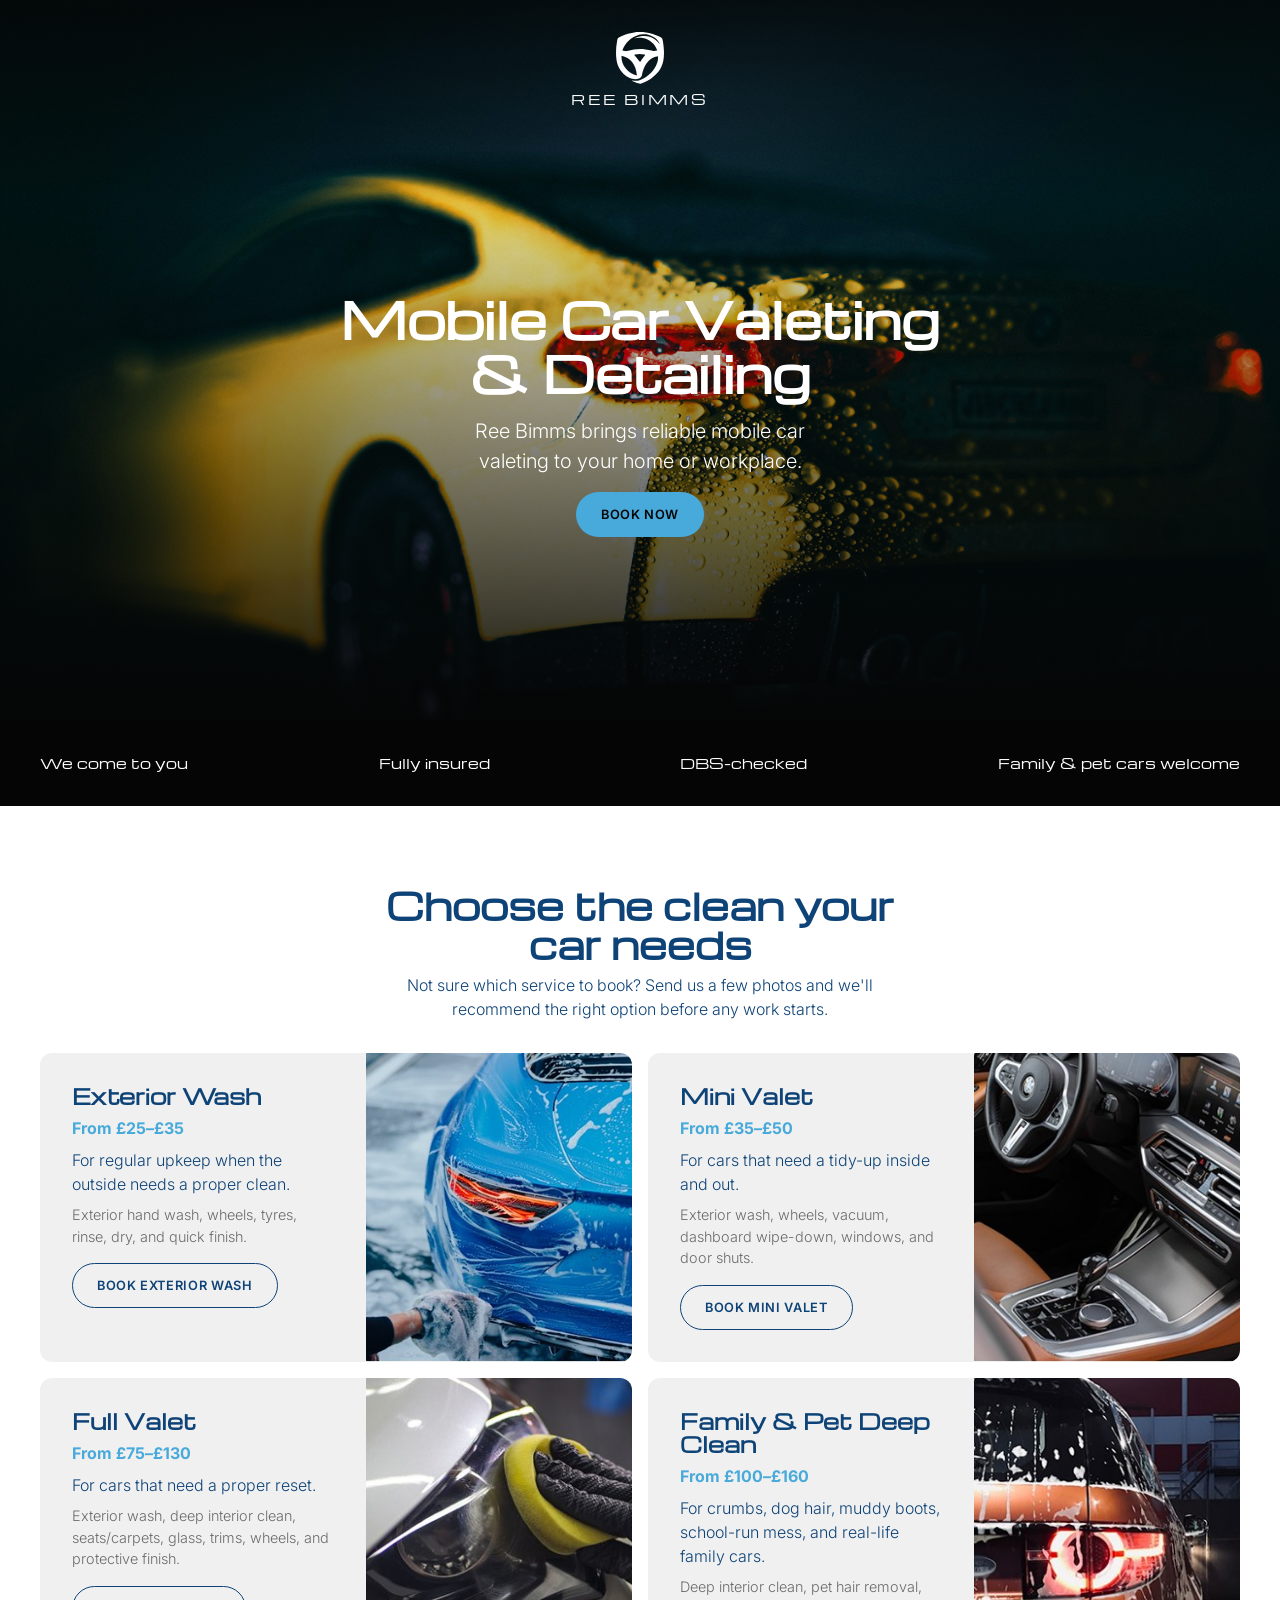
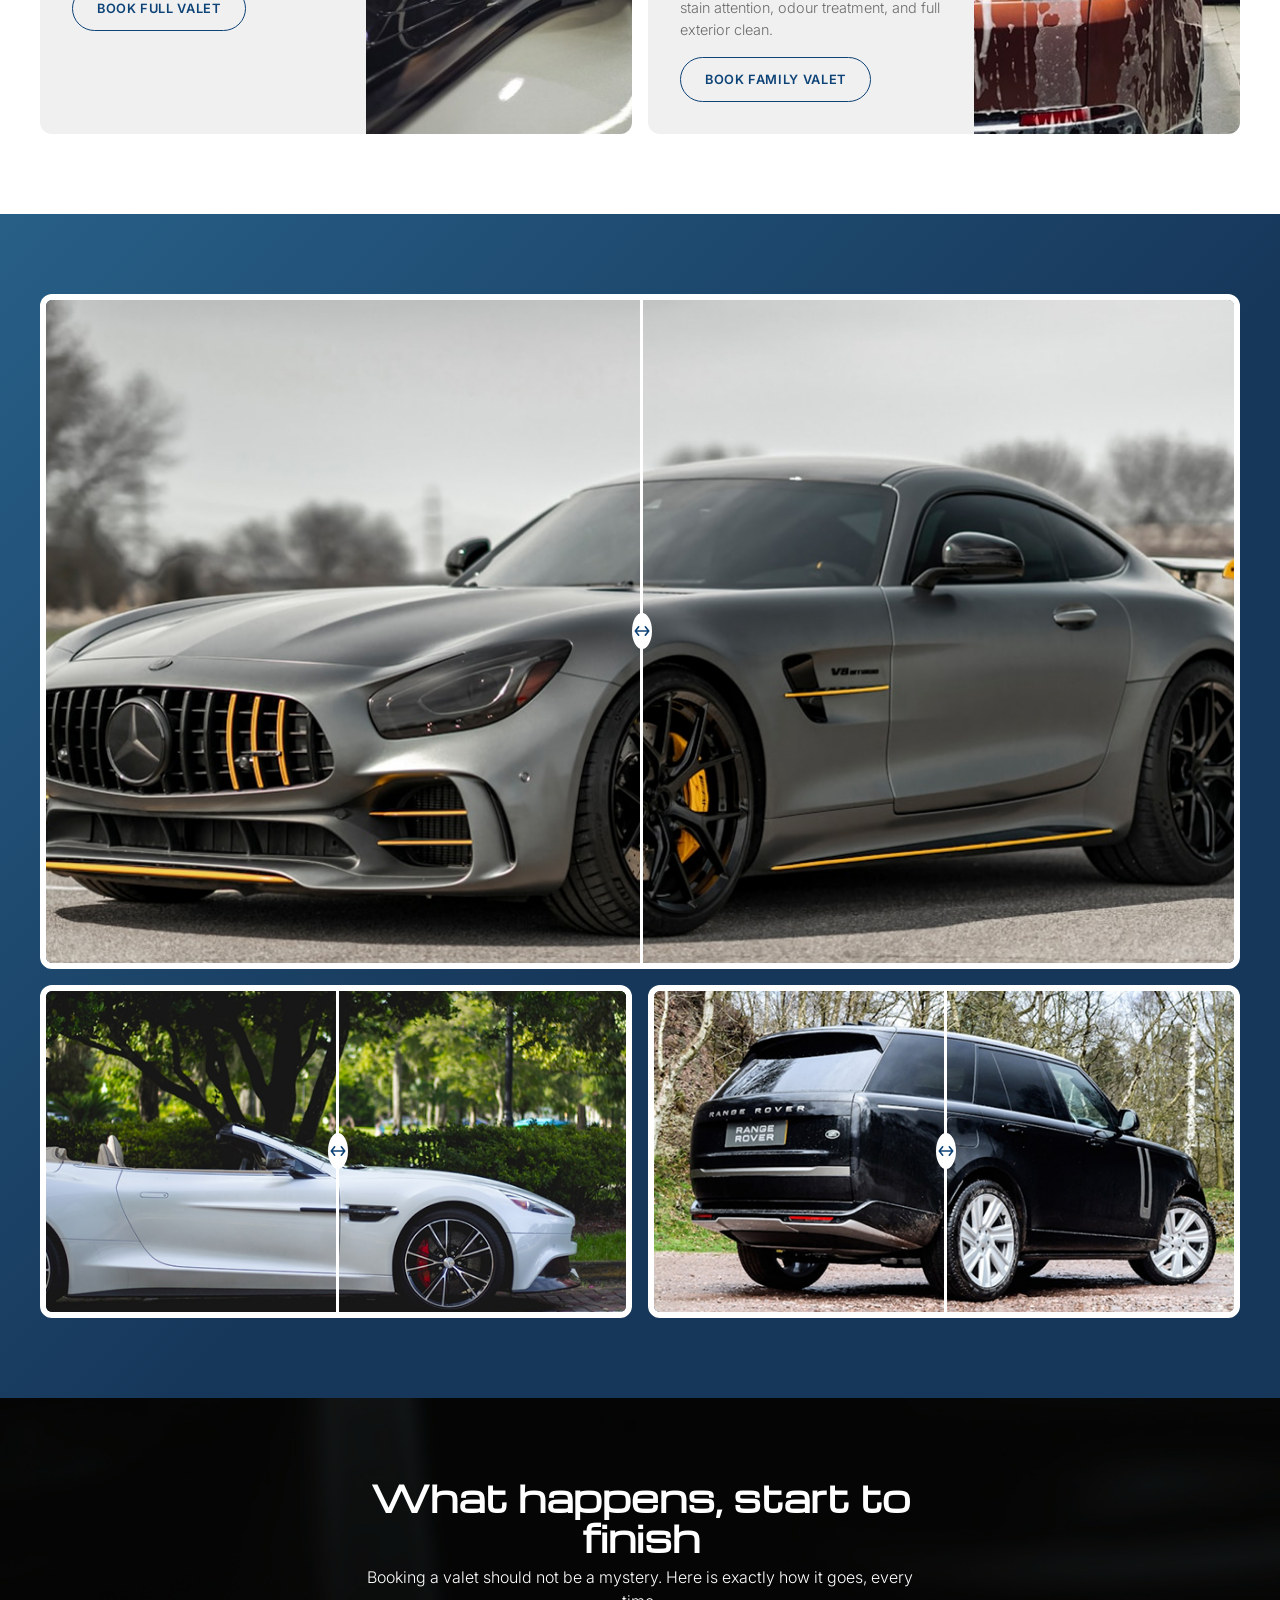
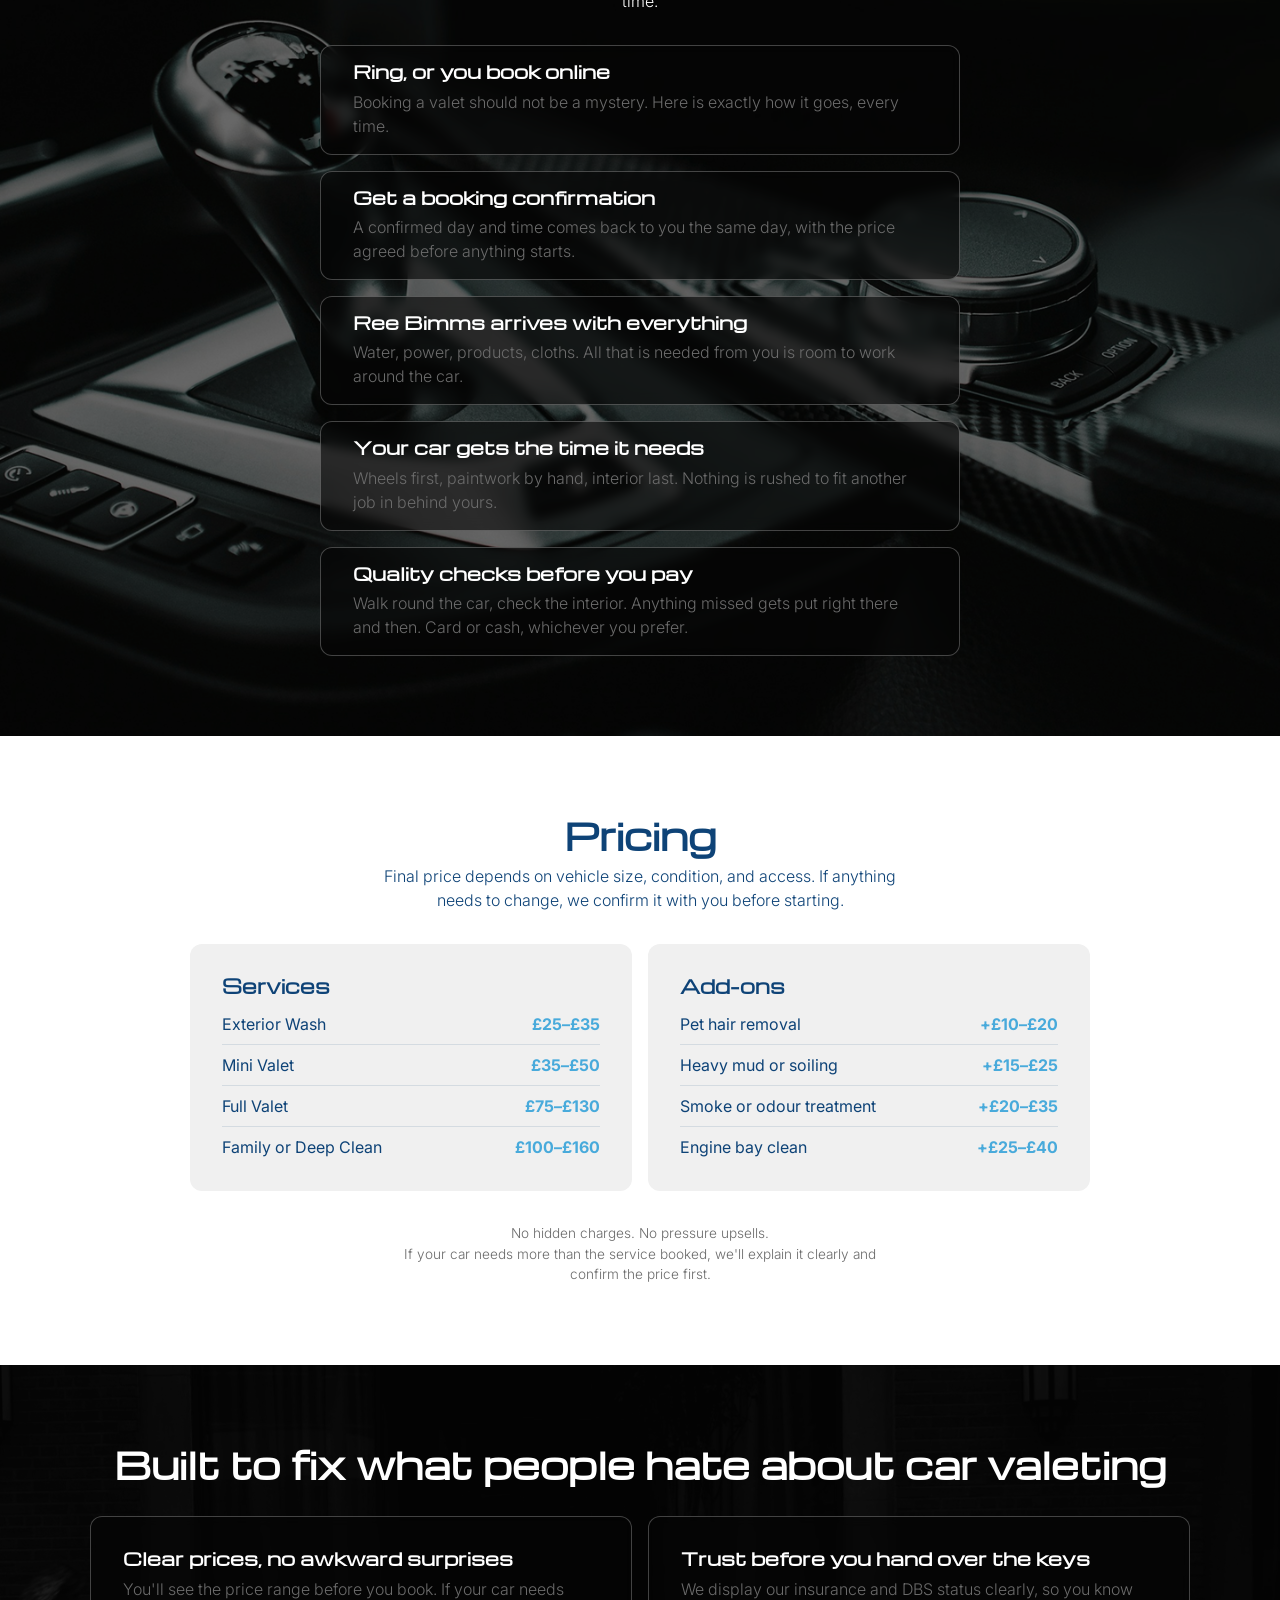
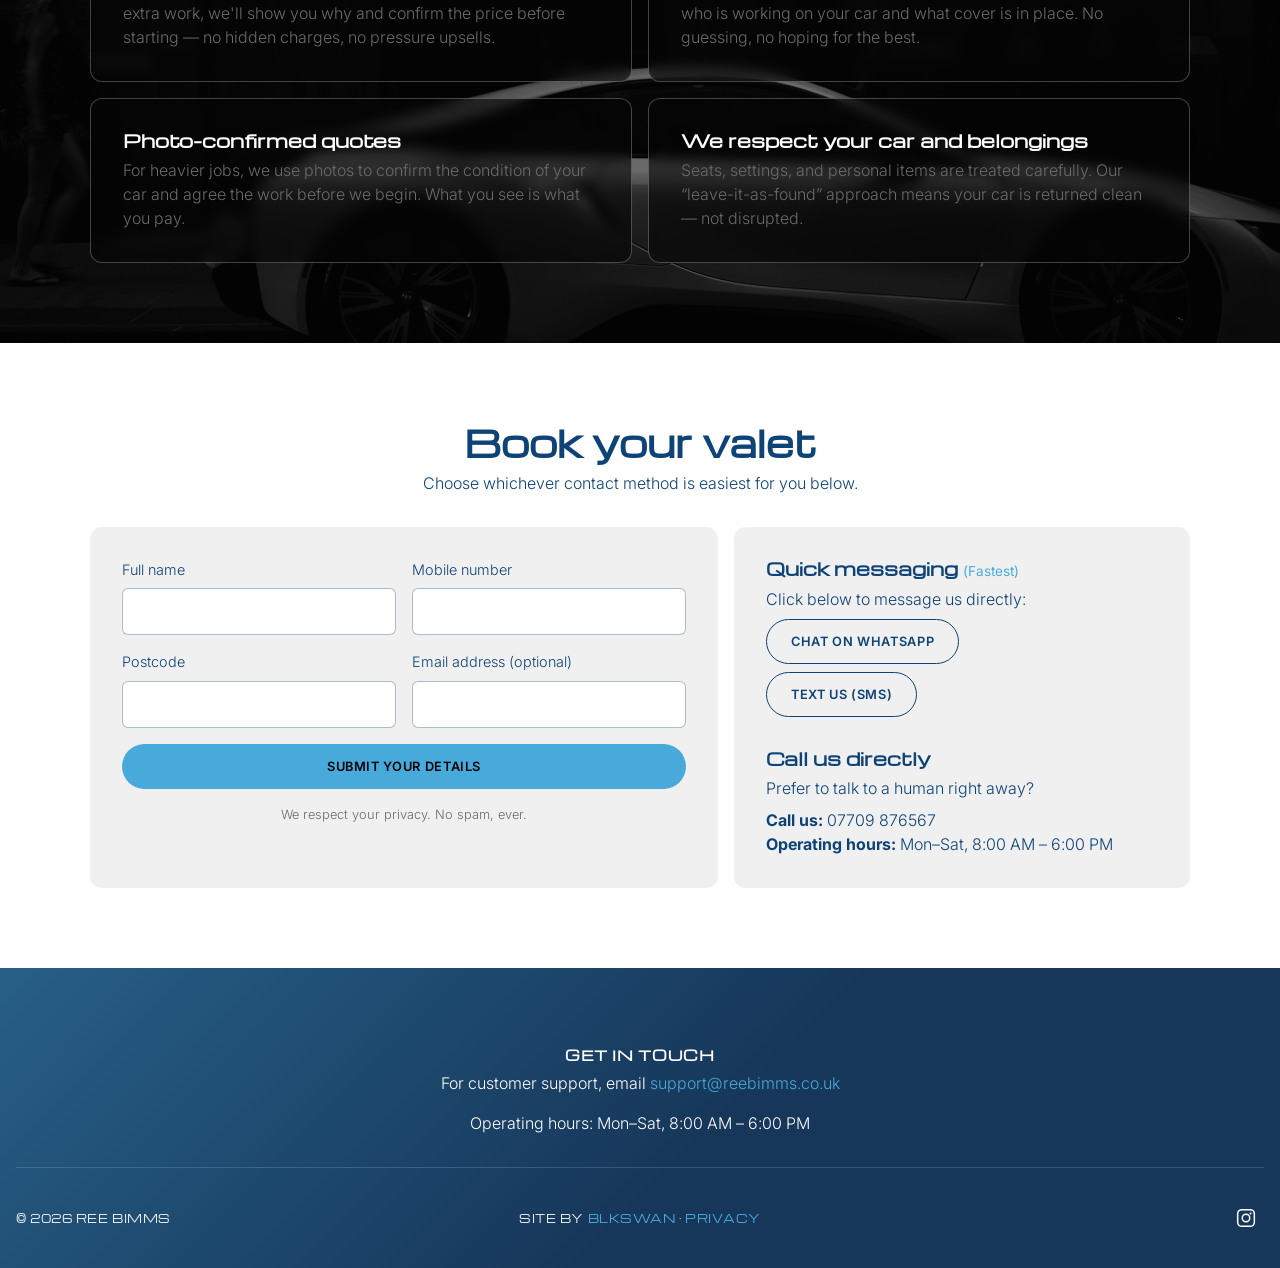
==== commit b923943e: "Nav panel spacing/alignment, pricing nowrap fix, SVG compare icon Contact block. Corrected the bold " ====
--- a/index.html
+++ b/index.html
@@ -119,7 +119,11 @@
         <img class="before-after__image" src="/images/gallery-amg-gt.jpg" width="1360" height="655" alt="Grey sports car, before and after detailing.">
         <img class="before-after__image before-after__image--after" src="/images/gallery-amg-gt.jpg" width="1360" height="655" alt="" aria-hidden="true">
         <div class="before-after__divider" data-before-after-divider tabindex="0" role="slider" aria-label="Drag to compare before and after" aria-valuemin="0" aria-valuemax="100" aria-valuenow="50">
-          <span class="before-after__handle" aria-hidden="true">&#8596;</span>
+          <span class="before-after__handle" aria-hidden="true">
+            <svg width="20" height="20" viewBox="0 0 24 24" fill="none" aria-hidden="true">
+              <path d="M4 12h16M8 7l-4 5 4 5M16 7l4 5-4 5" stroke="currentColor" stroke-width="2" stroke-linecap="round" stroke-linejoin="round"/>
+            </svg>
+          </span>
         </div>
       </div>
       <div class="before-after-row">
@@ -128,7 +132,11 @@
           <img class="before-after__image" src="/images/gallery-convertible.jpg" width="650" height="485" alt="White convertible car, before and after detailing.">
           <img class="before-after__image before-after__image--after" src="/images/gallery-convertible.jpg" width="650" height="485" alt="" aria-hidden="true">
           <div class="before-after__divider" data-before-after-divider tabindex="0" role="slider" aria-label="Drag to compare before and after" aria-valuemin="0" aria-valuemax="100" aria-valuenow="50">
-            <span class="before-after__handle" aria-hidden="true">&#8596;</span>
+            <span class="before-after__handle" aria-hidden="true">
+              <svg width="20" height="20" viewBox="0 0 24 24" fill="none" aria-hidden="true">
+                <path d="M4 12h16M8 7l-4 5 4 5M16 7l4 5-4 5" stroke="currentColor" stroke-width="2" stroke-linecap="round" stroke-linejoin="round"/>
+              </svg>
+            </span>
           </div>
         </div>
         <!-- [CONFIRM: replace with real ReeBimms before/after photo] -->
@@ -136,7 +144,11 @@
           <img class="before-after__image" src="/images/gallery-range-rover.jpg" width="665" height="485" alt="Black Range Rover, before and after detailing.">
           <img class="before-after__image before-after__image--after" src="/images/gallery-range-rover.jpg" width="665" height="485" alt="" aria-hidden="true">
           <div class="before-after__divider" data-before-after-divider tabindex="0" role="slider" aria-label="Drag to compare before and after" aria-valuemin="0" aria-valuemax="100" aria-valuenow="50">
-            <span class="before-after__handle" aria-hidden="true">&#8596;</span>
+            <span class="before-after__handle" aria-hidden="true">
+              <svg width="20" height="20" viewBox="0 0 24 24" fill="none" aria-hidden="true">
+                <path d="M4 12h16M8 7l-4 5 4 5M16 7l4 5-4 5" stroke="currentColor" stroke-width="2" stroke-linecap="round" stroke-linejoin="round"/>
+              </svg>
+            </span>
           </div>
         </div>
       </div>
@@ -269,7 +281,7 @@
           <div class="contact-block">
             <h3 class="contact-block__title">Call us directly</h3>
             <p>Prefer to talk to a human right away?</p>
-            <p>Call us: <strong><a class="text-link" href="tel:+447709876567">07709 876567</a></strong><br><strong>Operating hours: Mon&ndash;Sat, 8:00 AM &ndash; 6:00 PM</strong></p>
+            <p><strong>Call us:</strong> <a class="text-link" href="tel:+447709876567">07709 876567</a><br><strong>Operating hours:</strong> Mon&ndash;Sat, 8:00 AM &ndash; 6:00 PM</p>
           </div>
         </div>
       </div>
--- a/css/main.css
+++ b/css/main.css
@@ -200,6 +200,10 @@
   position: relative;
   display: flex;
   align-items: center;
+  /* Pins the burger to the far edge on mobile: the panel is position:
+     absolute there (out of flow), so without this the toggle would sit
+     right next to the logo instead of at the opposite end of the bar. */
+  justify-content: space-between;
   gap: var(--space-m);
   max-width: 1200px;
   margin-inline: auto;
@@ -323,7 +327,8 @@
   min-width: 0;
   display: flex;
   flex-direction: column;
-  gap: var(--space-m);
+  align-items: center;
+  gap: var(--space-l);
   list-style: none;
   margin: 0;
   padding: 0;
@@ -866,7 +871,6 @@
   display: flex;
   align-items: center;
   justify-content: center;
-  font-size: 1rem;
 }
 
 /*
@@ -981,10 +985,15 @@
   font-weight: 400;
 }
 
+/* nowrap + no shrink: without these the price wraps onto two lines
+   whenever its row's label is long enough to squeeze it (e.g. "Smoke or
+   odour treatment") — the label may still wrap, the price never should. */
 .price-table__row dd {
   margin: 0;
   color: var(--colour-accent);
   font-weight: 700;
+  white-space: nowrap;
+  flex-shrink: 0;
 }
 
 .pricing__disclaimer {
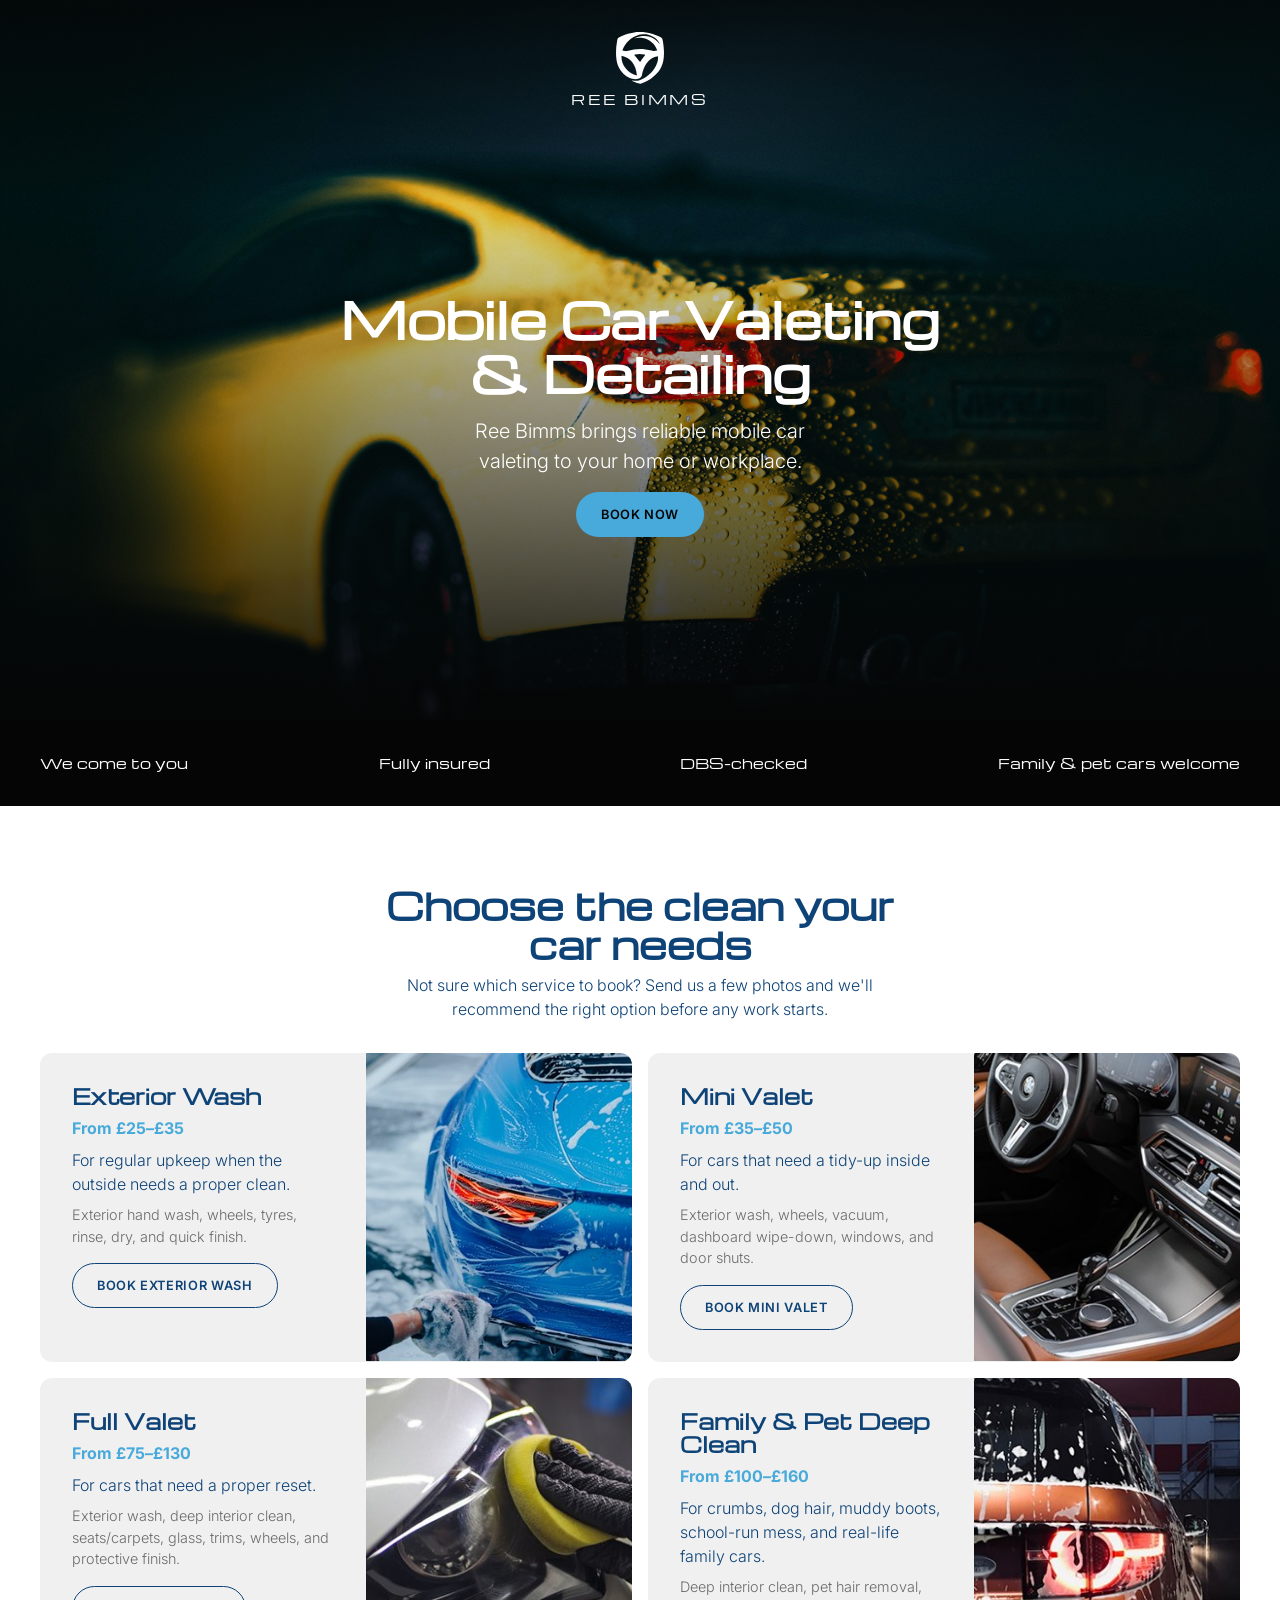
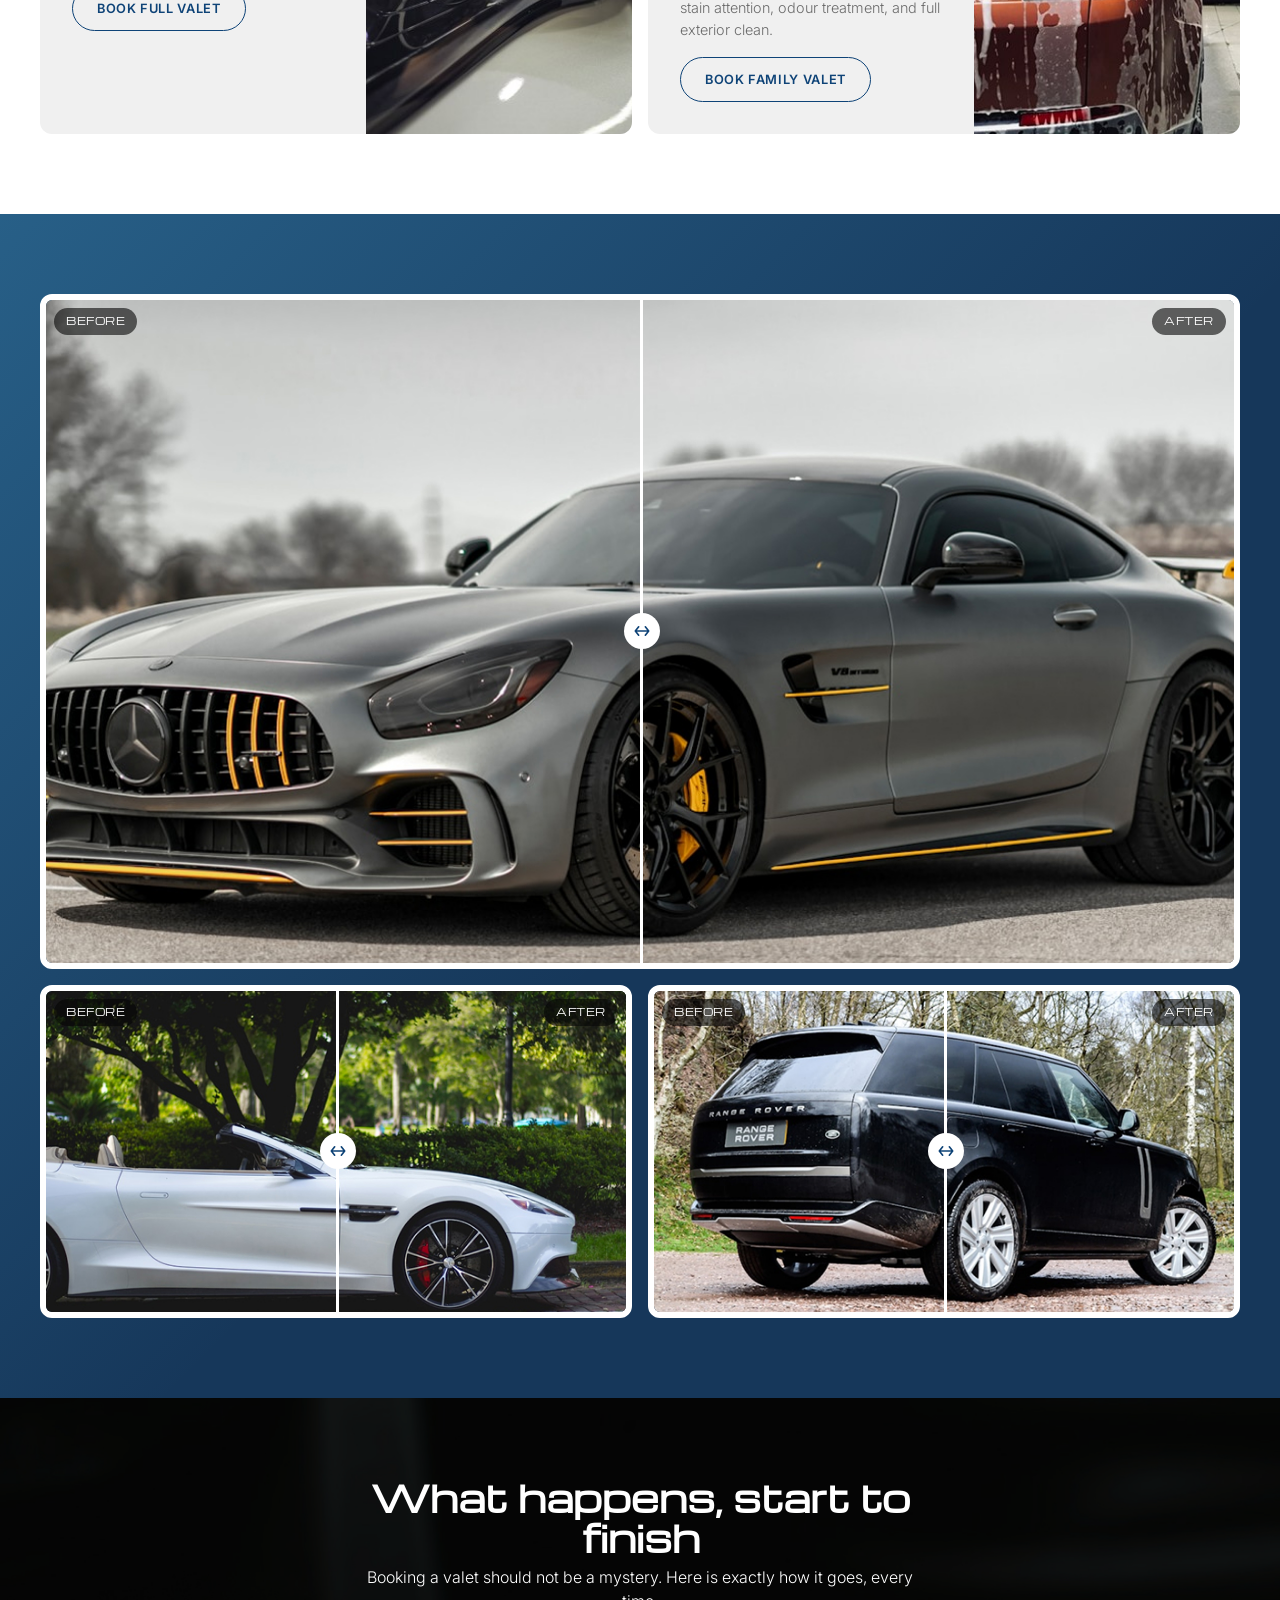
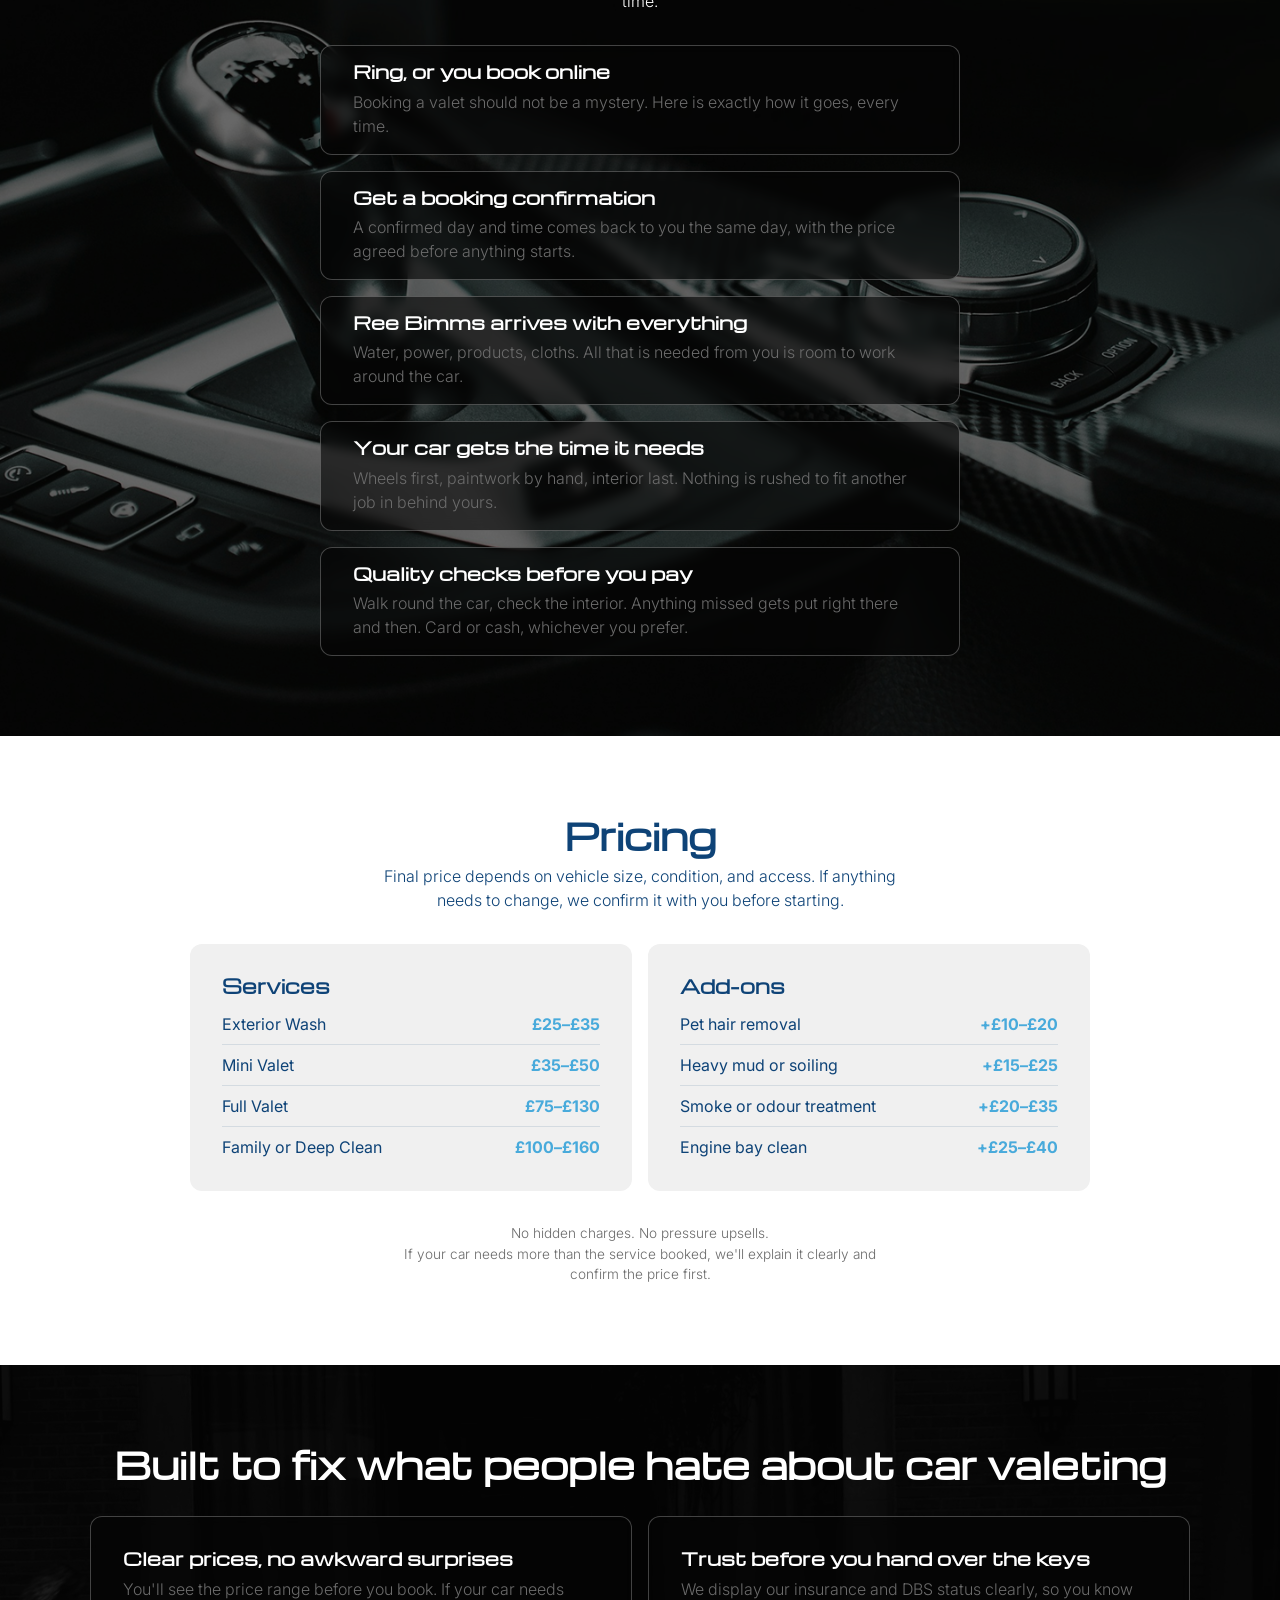
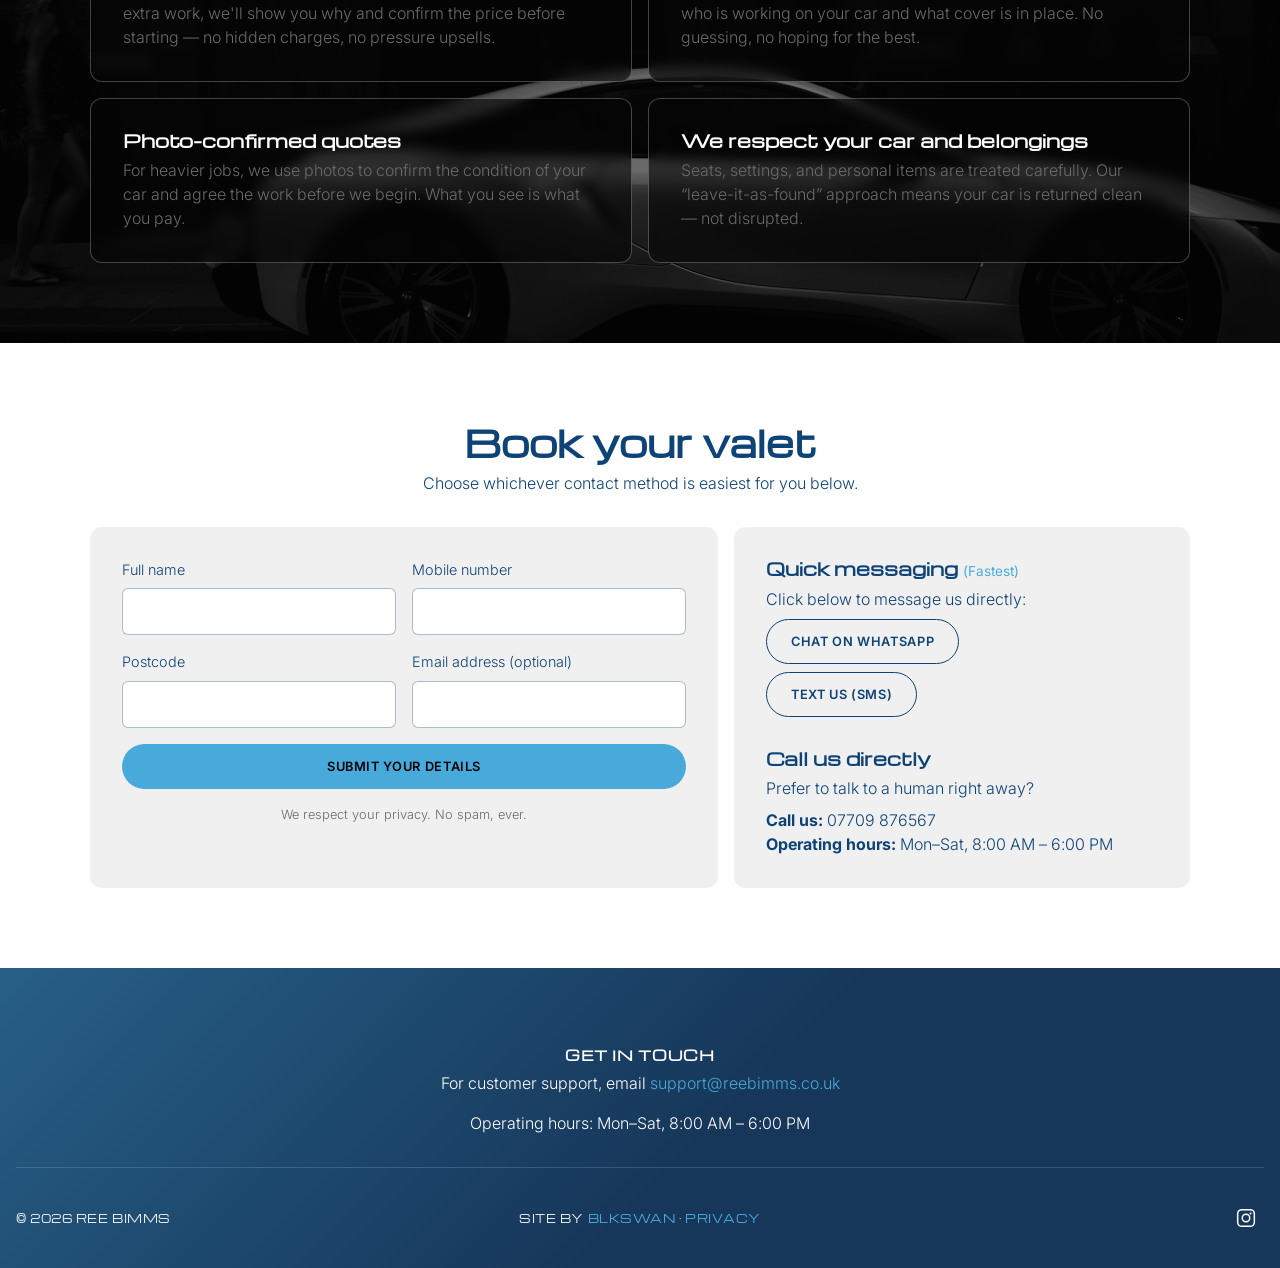
==== commit 42d7bb65: "Before/after slider: fix edge-recovery drag, add Before/After pill labels Edge-recovery fix (client " ====
--- a/index.html
+++ b/index.html
@@ -118,6 +118,8 @@
       <div class="before-after before-after--wide" data-before-after>
         <img class="before-after__image" src="/images/gallery-amg-gt.jpg" width="1360" height="655" alt="Grey sports car, before and after detailing.">
         <img class="before-after__image before-after__image--after" src="/images/gallery-amg-gt.jpg" width="1360" height="655" alt="" aria-hidden="true">
+        <span class="before-after__label before-after__label--before" aria-hidden="true">Before</span>
+        <span class="before-after__label before-after__label--after" aria-hidden="true">After</span>
         <div class="before-after__divider" data-before-after-divider tabindex="0" role="slider" aria-label="Drag to compare before and after" aria-valuemin="0" aria-valuemax="100" aria-valuenow="50">
           <span class="before-after__handle" aria-hidden="true">
             <svg width="20" height="20" viewBox="0 0 24 24" fill="none" aria-hidden="true">
@@ -131,6 +133,8 @@
         <div class="before-after" data-before-after>
           <img class="before-after__image" src="/images/gallery-convertible.jpg" width="650" height="485" alt="White convertible car, before and after detailing.">
           <img class="before-after__image before-after__image--after" src="/images/gallery-convertible.jpg" width="650" height="485" alt="" aria-hidden="true">
+          <span class="before-after__label before-after__label--before" aria-hidden="true">Before</span>
+          <span class="before-after__label before-after__label--after" aria-hidden="true">After</span>
           <div class="before-after__divider" data-before-after-divider tabindex="0" role="slider" aria-label="Drag to compare before and after" aria-valuemin="0" aria-valuemax="100" aria-valuenow="50">
             <span class="before-after__handle" aria-hidden="true">
               <svg width="20" height="20" viewBox="0 0 24 24" fill="none" aria-hidden="true">
@@ -143,6 +147,8 @@
         <div class="before-after" data-before-after>
           <img class="before-after__image" src="/images/gallery-range-rover.jpg" width="665" height="485" alt="Black Range Rover, before and after detailing.">
           <img class="before-after__image before-after__image--after" src="/images/gallery-range-rover.jpg" width="665" height="485" alt="" aria-hidden="true">
+          <span class="before-after__label before-after__label--before" aria-hidden="true">Before</span>
+          <span class="before-after__label before-after__label--after" aria-hidden="true">After</span>
           <div class="before-after__divider" data-before-after-divider tabindex="0" role="slider" aria-label="Drag to compare before and after" aria-valuemin="0" aria-valuemax="100" aria-valuenow="50">
             <span class="before-after__handle" aria-hidden="true">
               <svg width="20" height="20" viewBox="0 0 24 24" fill="none" aria-hidden="true">
--- a/css/main.css
+++ b/css/main.css
@@ -850,6 +850,38 @@
   clip-path: inset(0 0 0 50%);
 }
 
+/* Fixed corner labels, independent of the divider — a client-requested
+   cue so it's unambiguous which side is which without having to first
+   understand the drag interaction. pointer-events: none keeps them out
+   of the divider's drag hit-testing regardless of stacking order. */
+.before-after__label {
+  position: absolute;
+  inset-block-start: var(--space-s);
+  background: rgba(5, 5, 5, 0.6);
+  color: var(--colour-white);
+  font-family: var(--font-display);
+  font-size: 0.65rem;
+  letter-spacing: 0.05em;
+  text-transform: uppercase;
+  padding: 0.35rem 0.75rem;
+  border-radius: var(--radius-pill);
+  pointer-events: none;
+}
+
+.before-after__label--before {
+  inset-inline-start: var(--space-s);
+}
+
+.before-after__label--after {
+  inset-inline-end: var(--space-s);
+}
+
+/* inset-inline-start: 50% is the no-JS/initial-paint default only. With
+   JS active, initBeforeAfter() (js/main.js) clamps this element's
+   rendered position a few px inside the true 0-100% range so the handle
+   never sits close enough to this container's overflow: hidden edge to
+   get clipped — the underlying image's clip-path still runs the full
+   true range regardless. */
 .before-after__divider {
   position: absolute;
   inset-block: 0;
@@ -862,9 +894,15 @@
   justify-content: center;
 }
 
+/* flex-shrink: 0 — without it the browser squeezes this down to fit its
+   SVG content (~20px) instead of the declared 36px, because it's a flex
+   child of the 3px-wide .before-after__divider. That collapsed the drag
+   target into a thin sliver everywhere, worst at the clipped edges
+   (client-reported: dragging fully to one side made it ungrabbable). */
 .before-after__handle {
   width: 36px;
   height: 36px;
+  flex-shrink: 0;
   border-radius: 50%;
   background: var(--colour-white);
   color: var(--colour-ink);
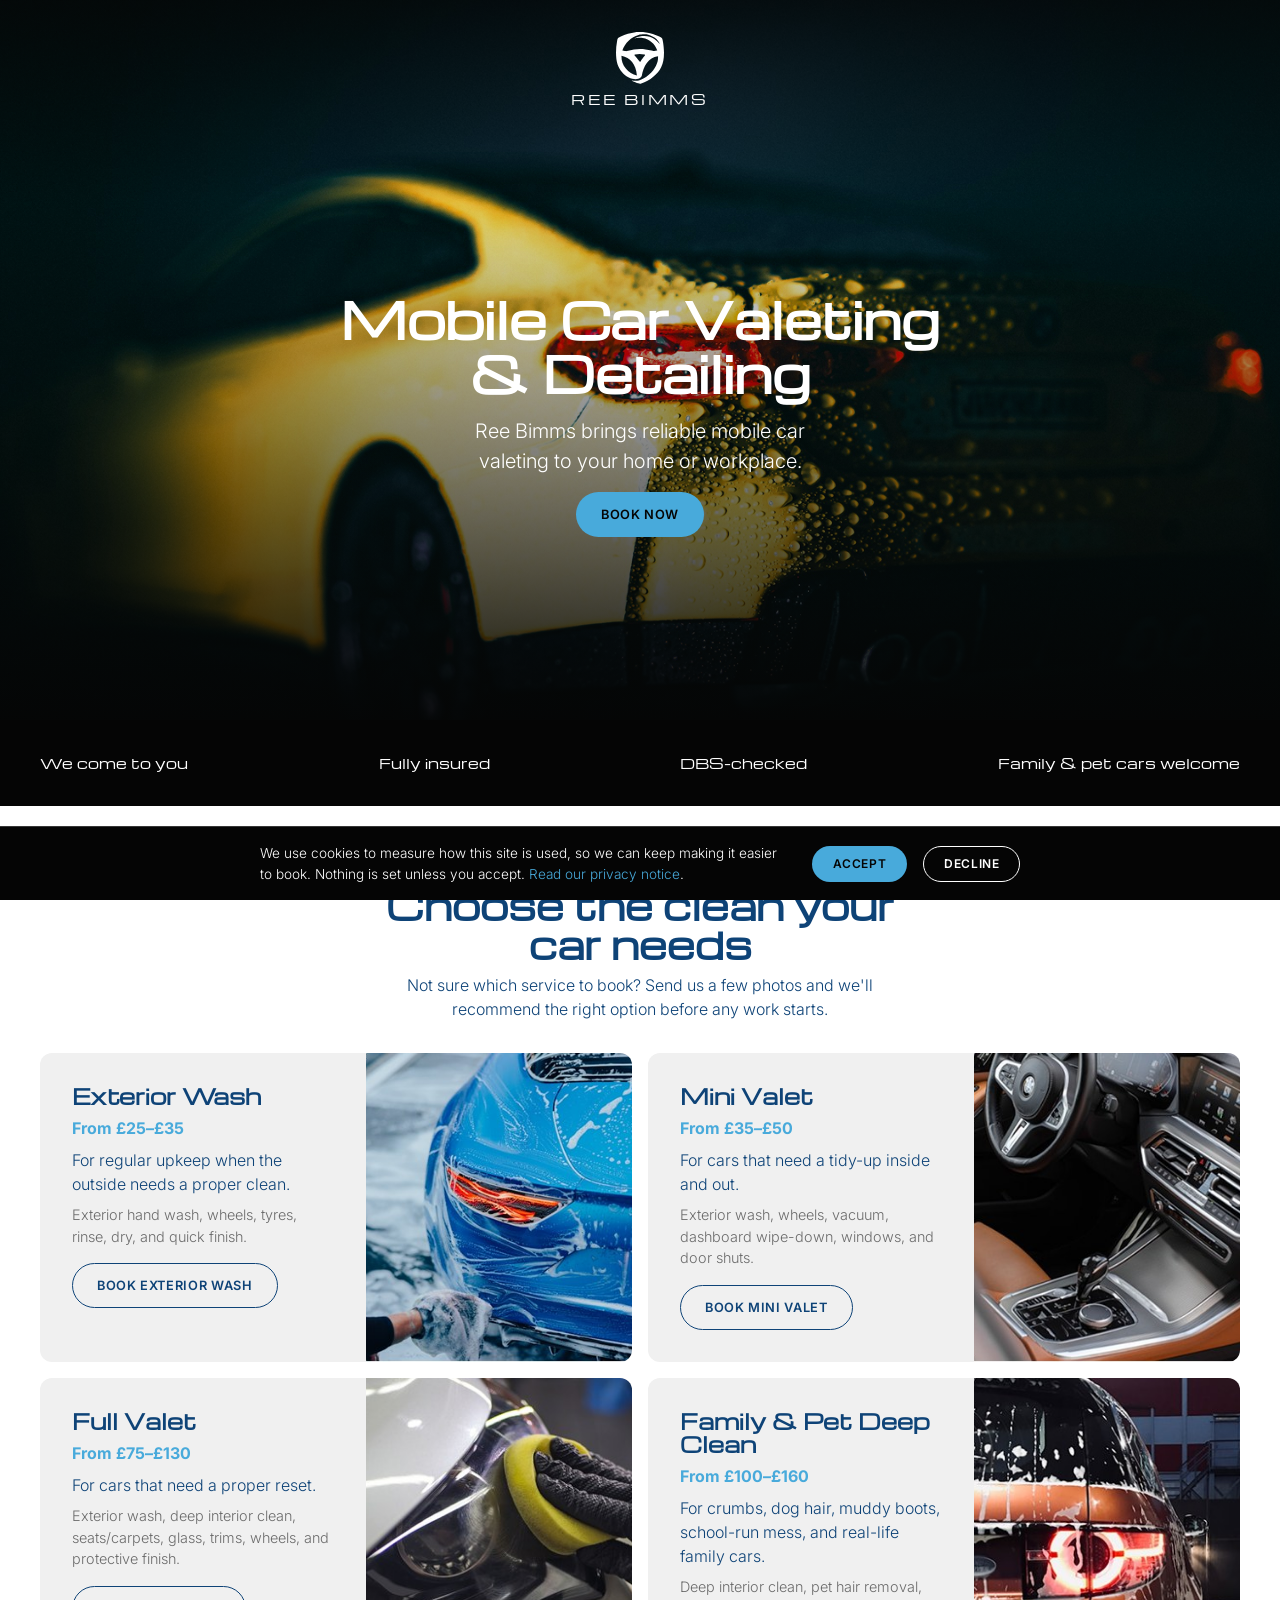
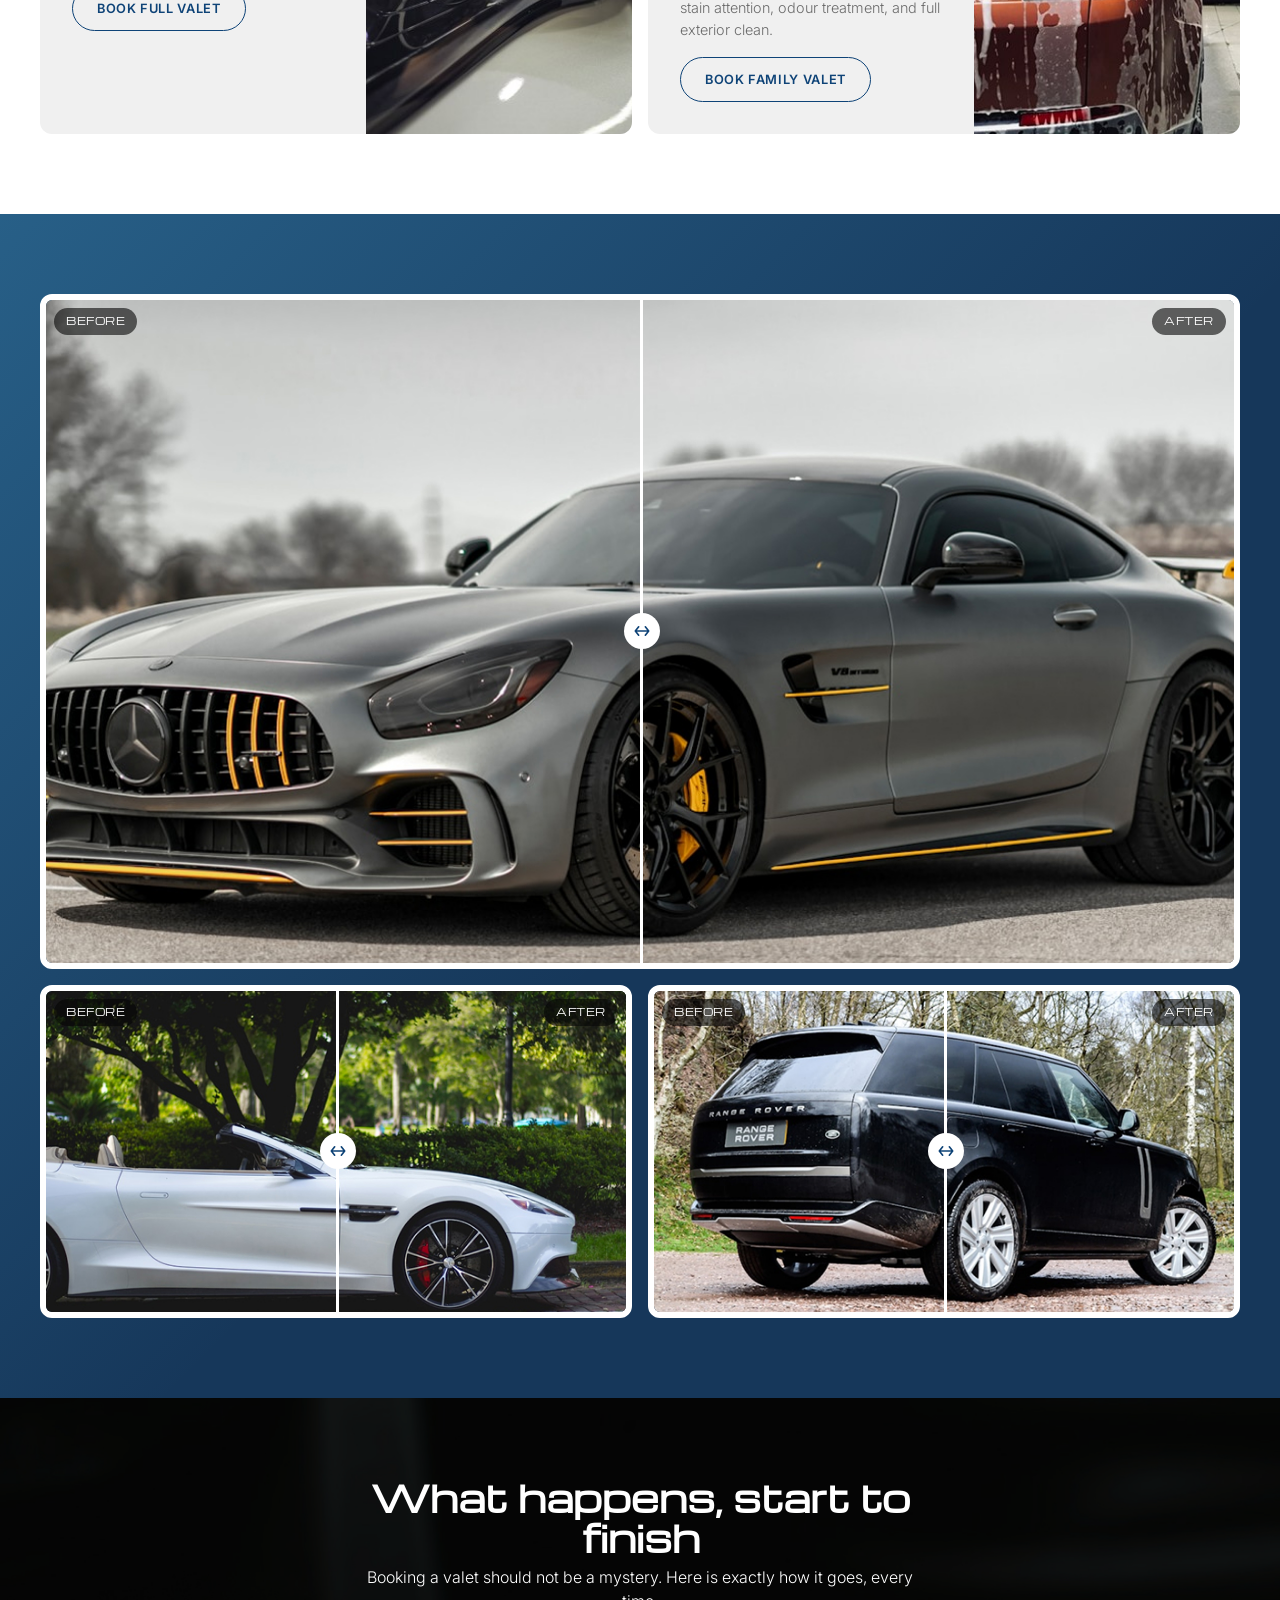
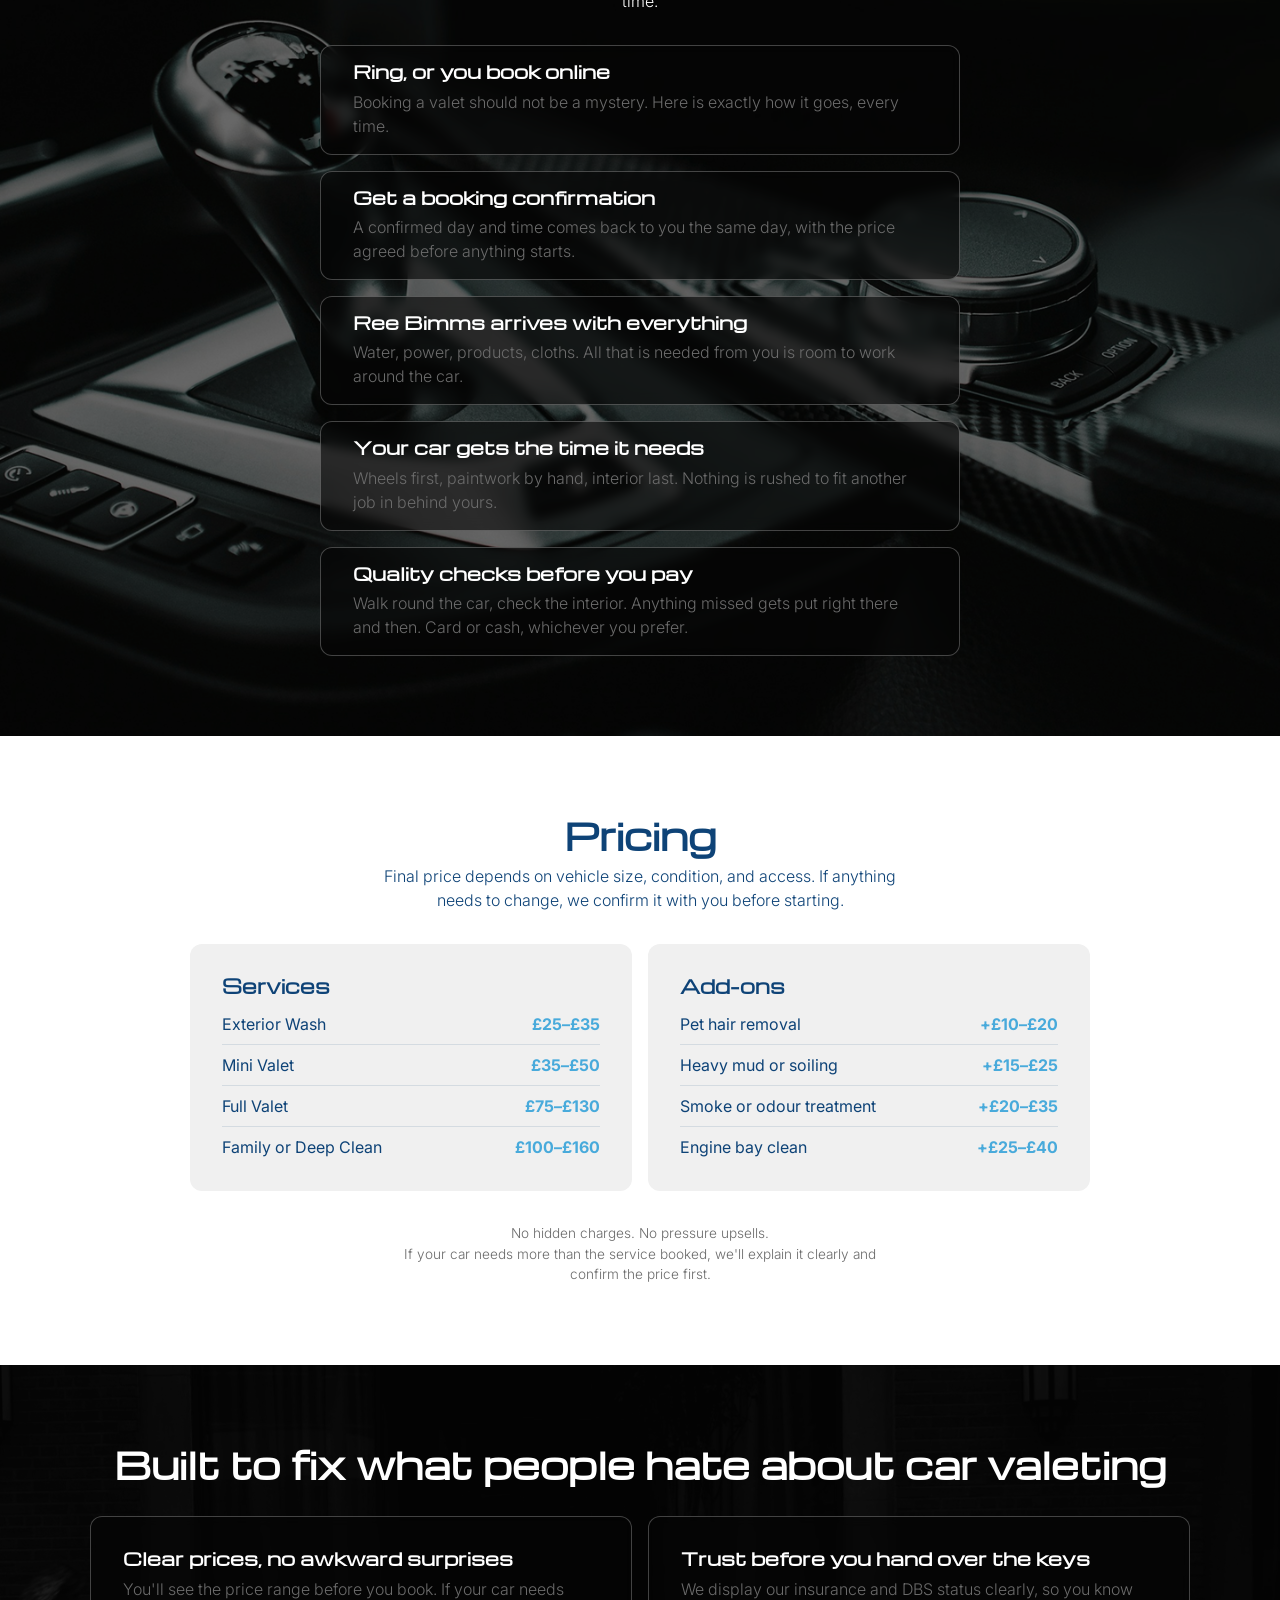
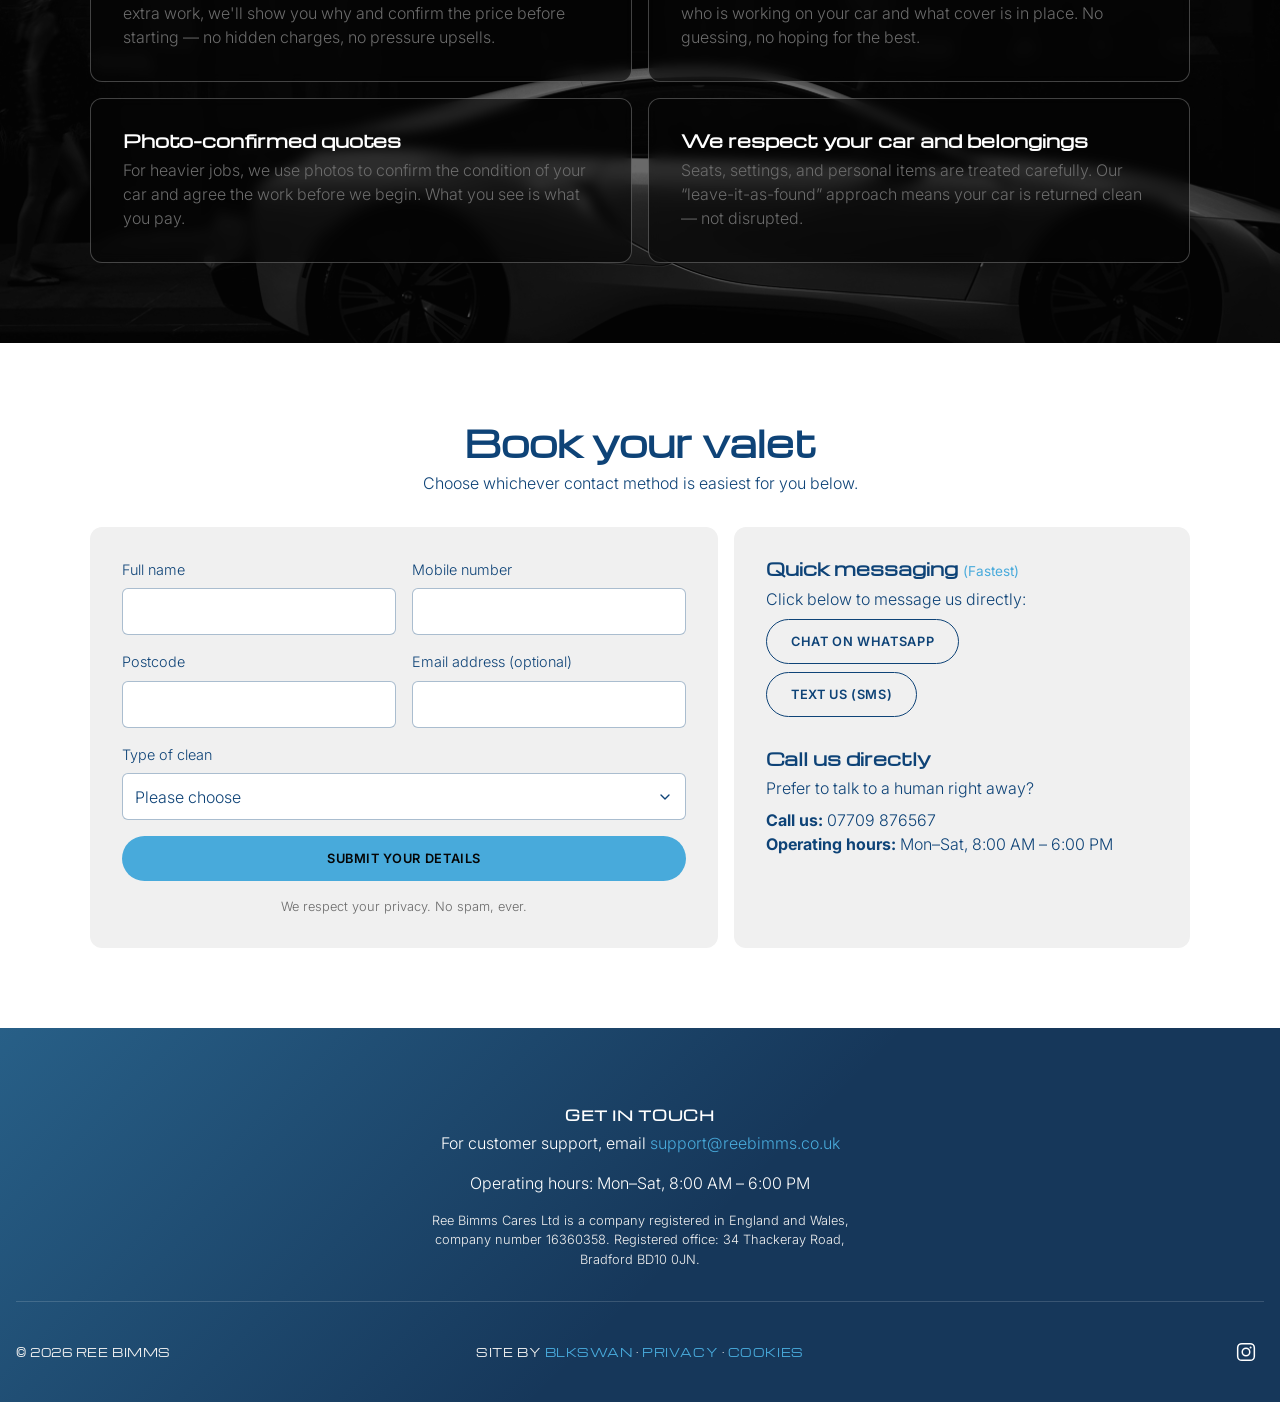
==== commit b67b9de9: "Contact nav link, booking form backend, privacy page + consent-gated analytics Nav: added Contact, j" ====
--- a/index.html
+++ b/index.html
@@ -30,6 +30,7 @@
           <li><a class="nav-link" href="#process">Process</a></li>
           <li><a class="nav-link" href="#pricing">Pricing</a></li>
           <li><a class="nav-link" href="#why-us">Why us</a></li>
+          <li><a class="nav-link" href="#contact">Contact</a></li>
         </ul>
         <a class="button button--fill site-header__cta" href="#book">Book a clean <span class="button__arrow" aria-hidden="true">&rarr;</span></a>
       </div>
@@ -250,8 +251,7 @@
       </div>
       <div class="booking-panels">
         <div class="booking-panel card card--surface">
-          <!-- [CONFIRM: no submission handler yet — see DESIGN.md Booking section] -->
-          <form class="booking-form" data-booking-form novalidate>
+          <form class="booking-form" action="/booking.php" method="post" data-booking-form novalidate>
             <p class="booking-form__status" data-booking-status role="status" hidden></p>
             <div class="booking-form__row">
               <div class="booking-form__field">
@@ -273,6 +273,22 @@
                 <input id="email" name="email" type="email" autocomplete="email">
               </div>
             </div>
+            <div class="booking-form__field">
+              <label for="service">Type of clean</label>
+              <select id="service" name="service" required>
+                <option value="" selected disabled>Please choose</option>
+                <option value="Exterior Wash">Exterior Wash</option>
+                <option value="Mini Valet">Mini Valet</option>
+                <option value="Full Valet">Full Valet</option>
+                <option value="Family &amp; Pet Deep Clean">Family &amp; Pet Deep Clean</option>
+              </select>
+            </div>
+            <!-- Spam trap: hidden from people, filled in by bots, rejected server-side. -->
+            <div class="booking-form__trap" aria-hidden="true">
+              <label for="website">Leave this field empty</label>
+              <input id="website" name="website" type="text" tabindex="-1" autocomplete="off">
+            </div>
+            <input type="hidden" name="elapsed-ms" data-elapsed>
             <button class="button button--fill" type="submit">Submit your details <span class="button__arrow" aria-hidden="true">&rarr;</span></button>
             <p class="booking-form__privacy">We respect your privacy. No spam, ever.</p>
           </form>
@@ -295,15 +311,16 @@
 
   </main>
 
-  <footer class="site-footer">
+  <footer class="site-footer" id="contact">
     <div class="site-footer__col">
       <h2 class="site-footer__heading">Get in touch</h2>
       <p>For customer support, email <a class="text-link text-link--on-dark" href="mailto:support@reebimms.co.uk">support@reebimms.co.uk</a></p>
       <p>Operating hours: Mon&ndash;Sat, 8:00 AM &ndash; 6:00 PM</p>
+      <p class="site-footer__legal">Ree Bimms Cares Ltd is a company registered in England and Wales, company number 16360358. Registered office: 34 Thackeray Road, Bradford BD10 0JN.</p>
     </div>
     <div class="site-footer__bottom">
       <p class="site-footer__copyright">&copy; 2026 Ree Bimms</p>
-      <p class="site-footer__credit">Site by <a class="text-link text-link--on-dark" href="https://blkswan.co.uk/">BLKSWAN</a> &middot; <a class="text-link text-link--on-dark" href="/privacy">Privacy</a></p>
+      <p class="site-footer__credit">Site by <a class="text-link text-link--on-dark" href="https://blkswan.co.uk/">BLKSWAN</a> &middot; <a class="text-link text-link--on-dark" href="/privacy/">Privacy</a></p>
       <a class="site-footer__instagram-icon" href="https://instagram.com/reebimms" aria-label="Ree Bimms on Instagram">
         <svg width="20" height="20" viewBox="0 0 24 24" fill="none" aria-hidden="true">
           <rect x="2" y="2" width="20" height="20" rx="5" stroke="currentColor" stroke-width="1.8"/>
--- a/css/main.css
+++ b/css/main.css
@@ -196,6 +196,17 @@
   pointer-events: auto;
 }
 
+/* Pages with no hero (privacy) have nothing for the reveal to key off,
+   so the bar is permanently visible there — and sticky rather than
+   fixed, so it takes up layout space and the page below needs no
+   compensating top padding. */
+.site-header--pinned {
+  position: sticky;
+  opacity: 1;
+  transform: none;
+  pointer-events: auto;
+}
+
 .site-header__nav {
   position: relative;
   display: flex;
@@ -361,6 +372,9 @@
   background: var(--gradient-navy-accent);
   color: var(--colour-white);
   padding: var(--space-xl) var(--space-m) var(--space-l);
+  /* Footer is the Contact nav link's target — same header clearance the
+     .section utility gives every other jump target. */
+  scroll-margin-block-start: var(--space-xl);
   display: flex;
   flex-direction: column;
   align-items: center;
@@ -384,6 +398,16 @@
   letter-spacing: 0.05em;
   text-transform: uppercase;
   margin-block-end: var(--space-s);
+}
+
+/* Companies Act trading disclosure — a limited company has to show its
+   registered name, number, place of registration, and office address on
+   the site, so it lives in the footer and appears on every page. Fine
+   print by intent: legally required, but not what anyone came to read. */
+.site-footer__legal {
+  max-width: 55ch;
+  font-size: 0.8rem;
+  color: var(--colour-surface);
 }
 
 .site-footer__instagram-icon {
@@ -564,6 +588,94 @@
 }
 
 /*
+|| COOKIE NOTICE (sitewide)
+*/
+
+.cookie-notice {
+  position: fixed;
+  inset-block-end: 0;
+  inset-inline: 0;
+  z-index: 20;
+  display: flex;
+  flex-direction: column;
+  align-items: center;
+  gap: var(--space-m);
+  padding: var(--space-m);
+  background: var(--colour-bg-near-black);
+  border-block-start: 1px solid rgba(255, 255, 255, 0.2);
+  color: var(--colour-white);
+  font-size: 0.85rem;
+}
+
+@media (min-width: 600px) {
+  .cookie-notice {
+    flex-direction: row;
+    justify-content: center;
+    gap: var(--space-l);
+    padding-inline: var(--space-l);
+  }
+}
+
+@media (prefers-reduced-motion: no-preference) {
+  .cookie-notice {
+    animation: cookie-notice-rise 0.4s ease-out;
+  }
+
+  @keyframes cookie-notice-rise {
+    from {
+      translate: 0 100%;
+    }
+  }
+}
+
+.cookie-notice__text {
+  max-width: var(--measure);
+  text-align: center;
+}
+
+@media (min-width: 600px) {
+  .cookie-notice__text {
+    text-align: start;
+  }
+}
+
+.cookie-notice__actions {
+  display: flex;
+  gap: var(--space-m);
+  flex-shrink: 0;
+}
+
+/* Accept and Decline carry equal visual weight by design — a
+   de-emphasised Decline is a dark pattern (see DESIGN.md #24). */
+.cookie-notice__actions .button {
+  width: fit-content;
+  padding: 0.5rem 1.25rem;
+  font-size: 0.75rem;
+}
+
+.cookie-notice__actions .button--outline {
+  border-color: var(--colour-white);
+  color: var(--colour-white);
+}
+
+.cookie-notice__actions .button--outline:hover {
+  background: var(--colour-white);
+  color: var(--colour-bg-near-black);
+}
+
+/* Footer "Cookies" control — a button because it reopens the notice
+   rather than navigating, styled to sit inline with the links beside it. */
+.cookie-settings {
+  background: none;
+  border: 0;
+  padding: 0;
+  font: inherit;
+  letter-spacing: inherit;
+  text-transform: inherit;
+  cursor: pointer;
+}
+
+/*
 || HERO
 */
 
@@ -1160,7 +1272,8 @@
   font-size: 0.9rem;
 }
 
-.booking-form__field input {
+.booking-form__field input,
+.booking-form__field select {
   border: 1px solid rgba(14, 67, 119, 0.35);
   border-radius: 6px;
   padding: 0.65rem 0.75rem;
@@ -1168,6 +1281,29 @@
   font-size: 1rem;
 }
 
+/* Native select chrome differs per OS, so the arrow is drawn here to
+   match the text inputs' height and border on every browser. */
+.booking-form__field select {
+  appearance: none;
+  padding-inline-end: 2.25rem;
+  background-image: url("data:image/svg+xml,%3Csvg xmlns='http://www.w3.org/2000/svg' viewBox='0 0 24 24' fill='none' stroke='%230e4377' stroke-width='2' stroke-linecap='round' stroke-linejoin='round'%3E%3Cpath d='M6 9l6 6 6-6'/%3E%3C/svg%3E");
+  background-repeat: no-repeat;
+  background-position: right 0.75rem center;
+  background-size: 1rem;
+  color: var(--colour-ink);
+  font-family: var(--font-body);
+}
+
+/* Spam trap — off-screen rather than display: none, which some bots
+   skip. Never focusable: the input carries tabindex="-1". */
+.booking-form__trap {
+  position: absolute;
+  left: -9999px;
+  width: 1px;
+  height: 1px;
+  overflow: hidden;
+}
+
 .booking-form__privacy {
   text-align: center;
   color: var(--colour-muted);
@@ -1199,4 +1335,41 @@
   font-weight: 400;
 }
 
+/*
+|| LEGAL PAGE (privacy)
+*/
+
+.legal {
+  max-width: var(--measure);
+  margin-inline: auto;
+  color: var(--colour-ink);
+}
+
+.legal__heading {
+  font-family: var(--font-display);
+  font-size: var(--font-size-h2);
+  margin-block-end: var(--space-m);
+}
+
+.legal__updated {
+  color: var(--colour-muted);
+  font-size: 0.85rem;
+  margin-block-end: var(--space-l);
+}
+
+.legal__section-heading {
+  font-family: var(--font-display);
+  font-size: 1.05rem;
+  margin-block: var(--space-l) var(--space-s);
+}
+
+.legal p,
+.legal ul {
+  margin-block-end: var(--space-m);
+}
+
+.legal ul {
+  padding-inline-start: var(--space-l);
+}
+
 /* Page sections follow below, one labelled block each, in page order. */
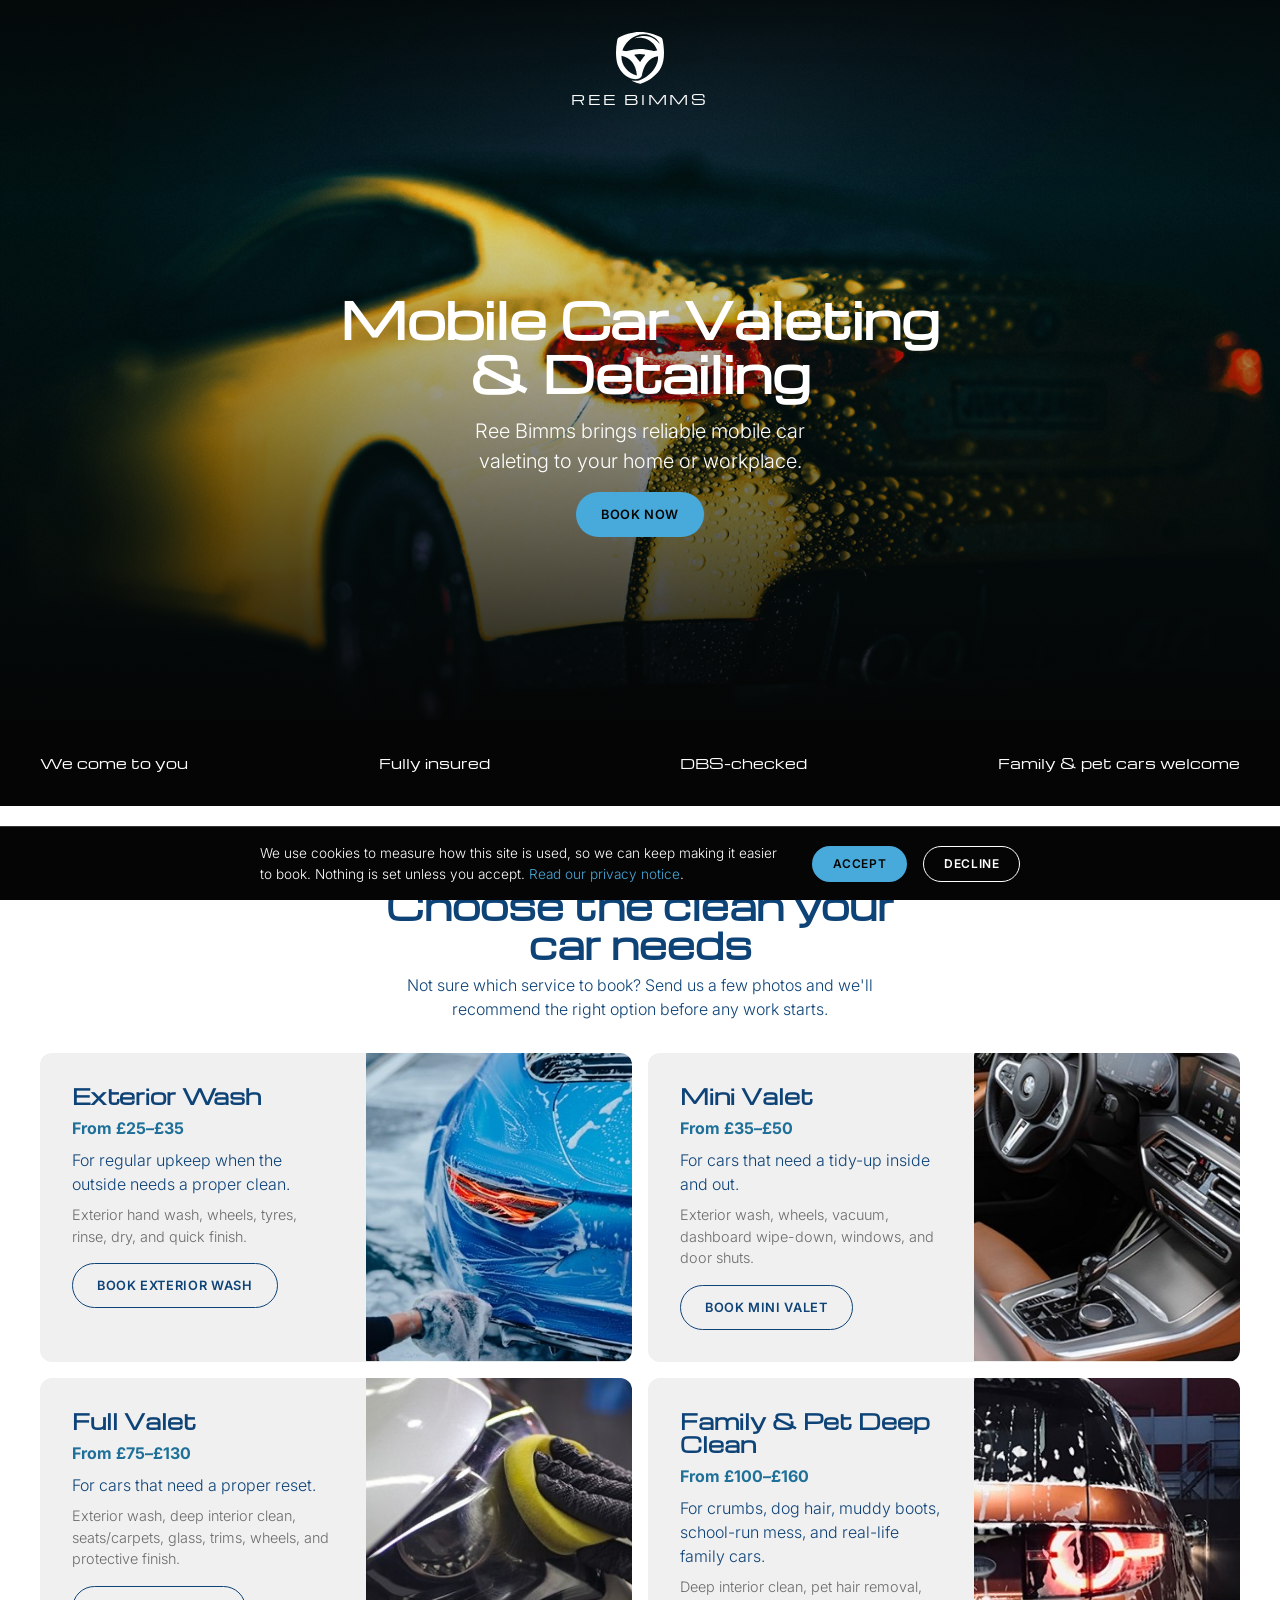
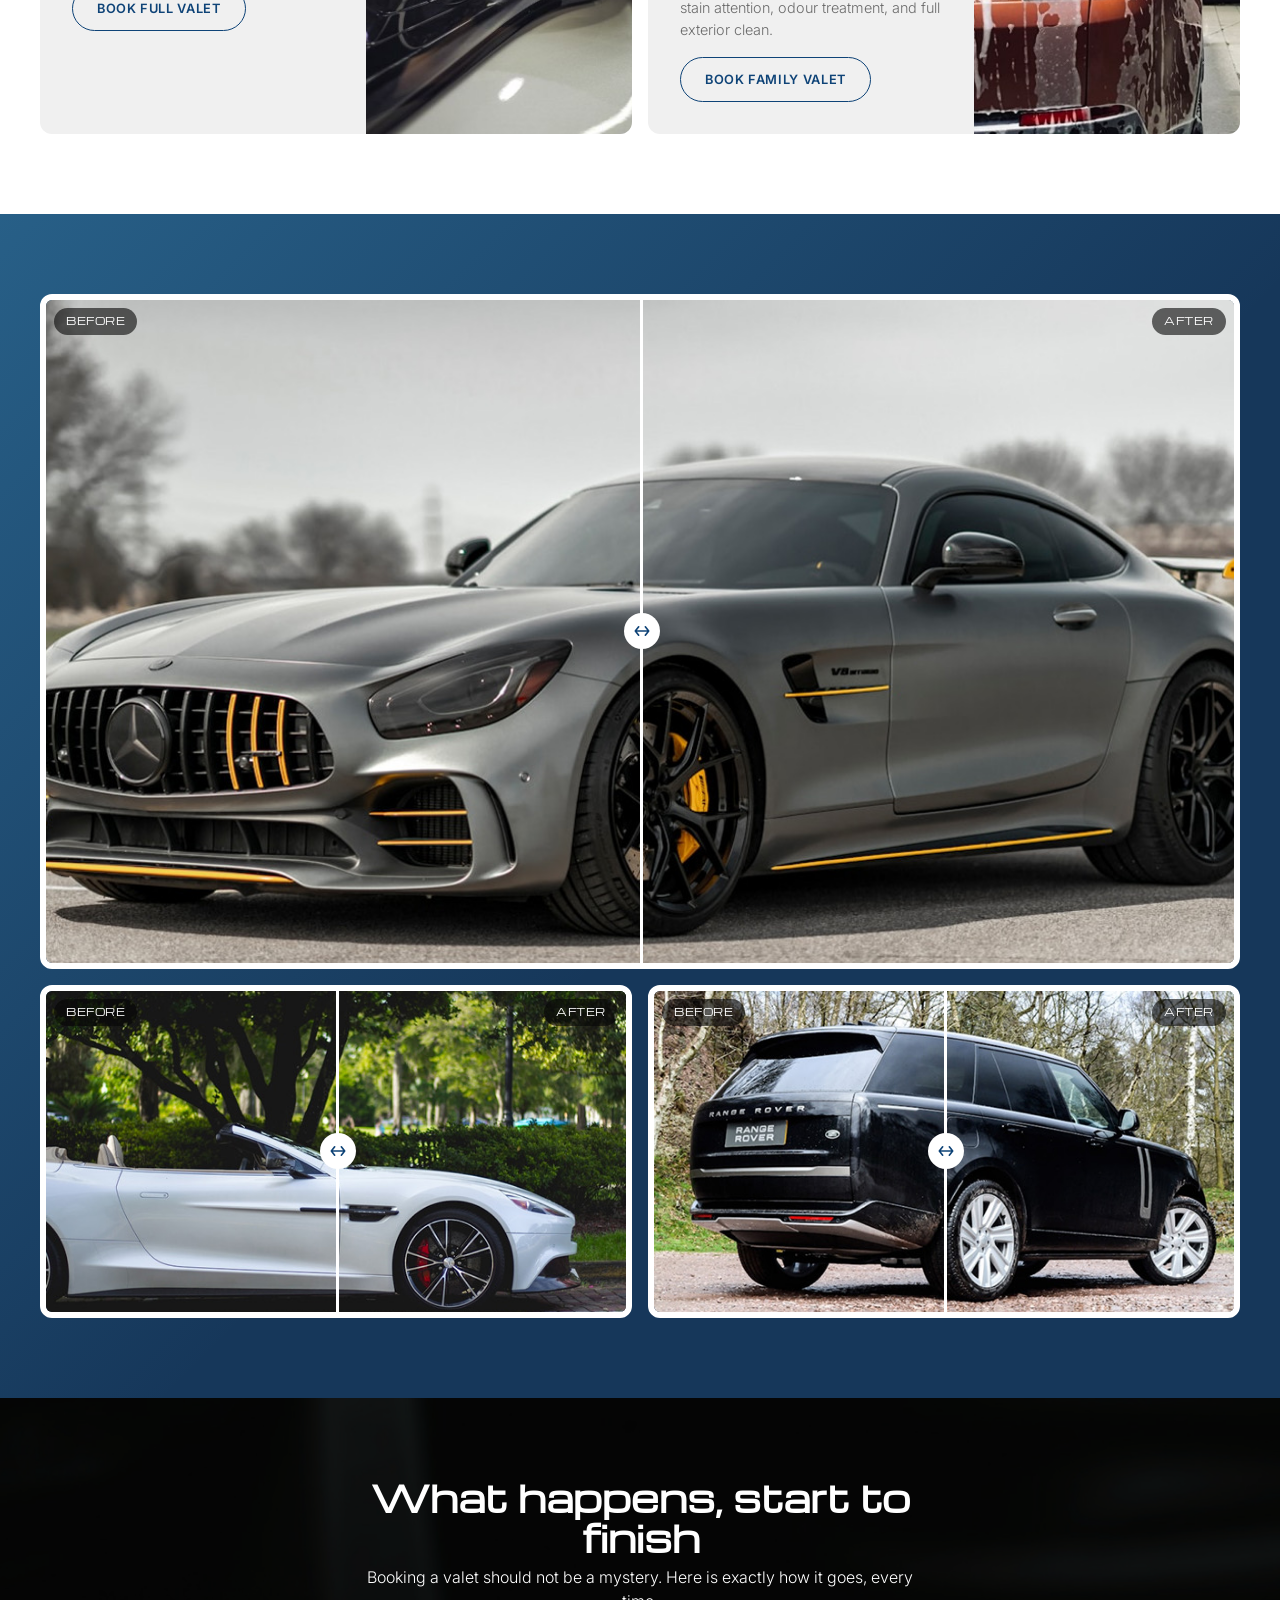
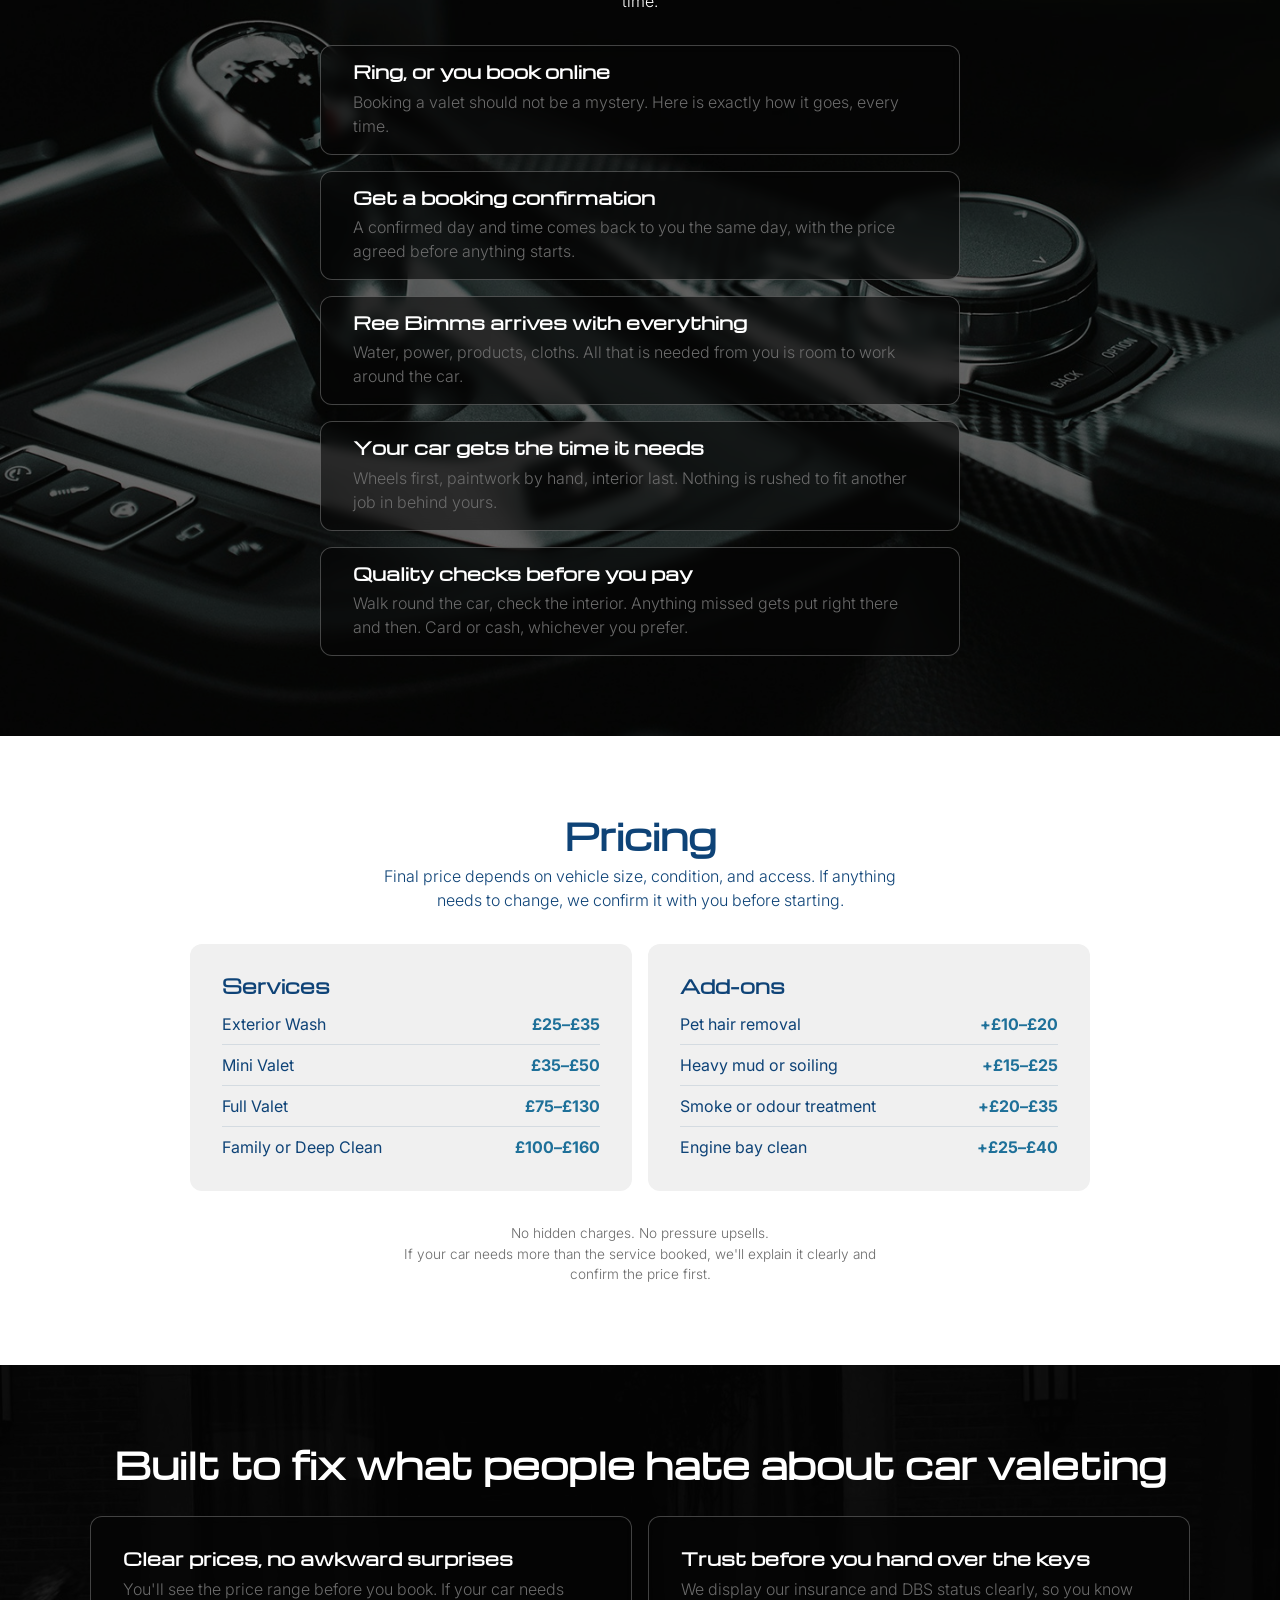
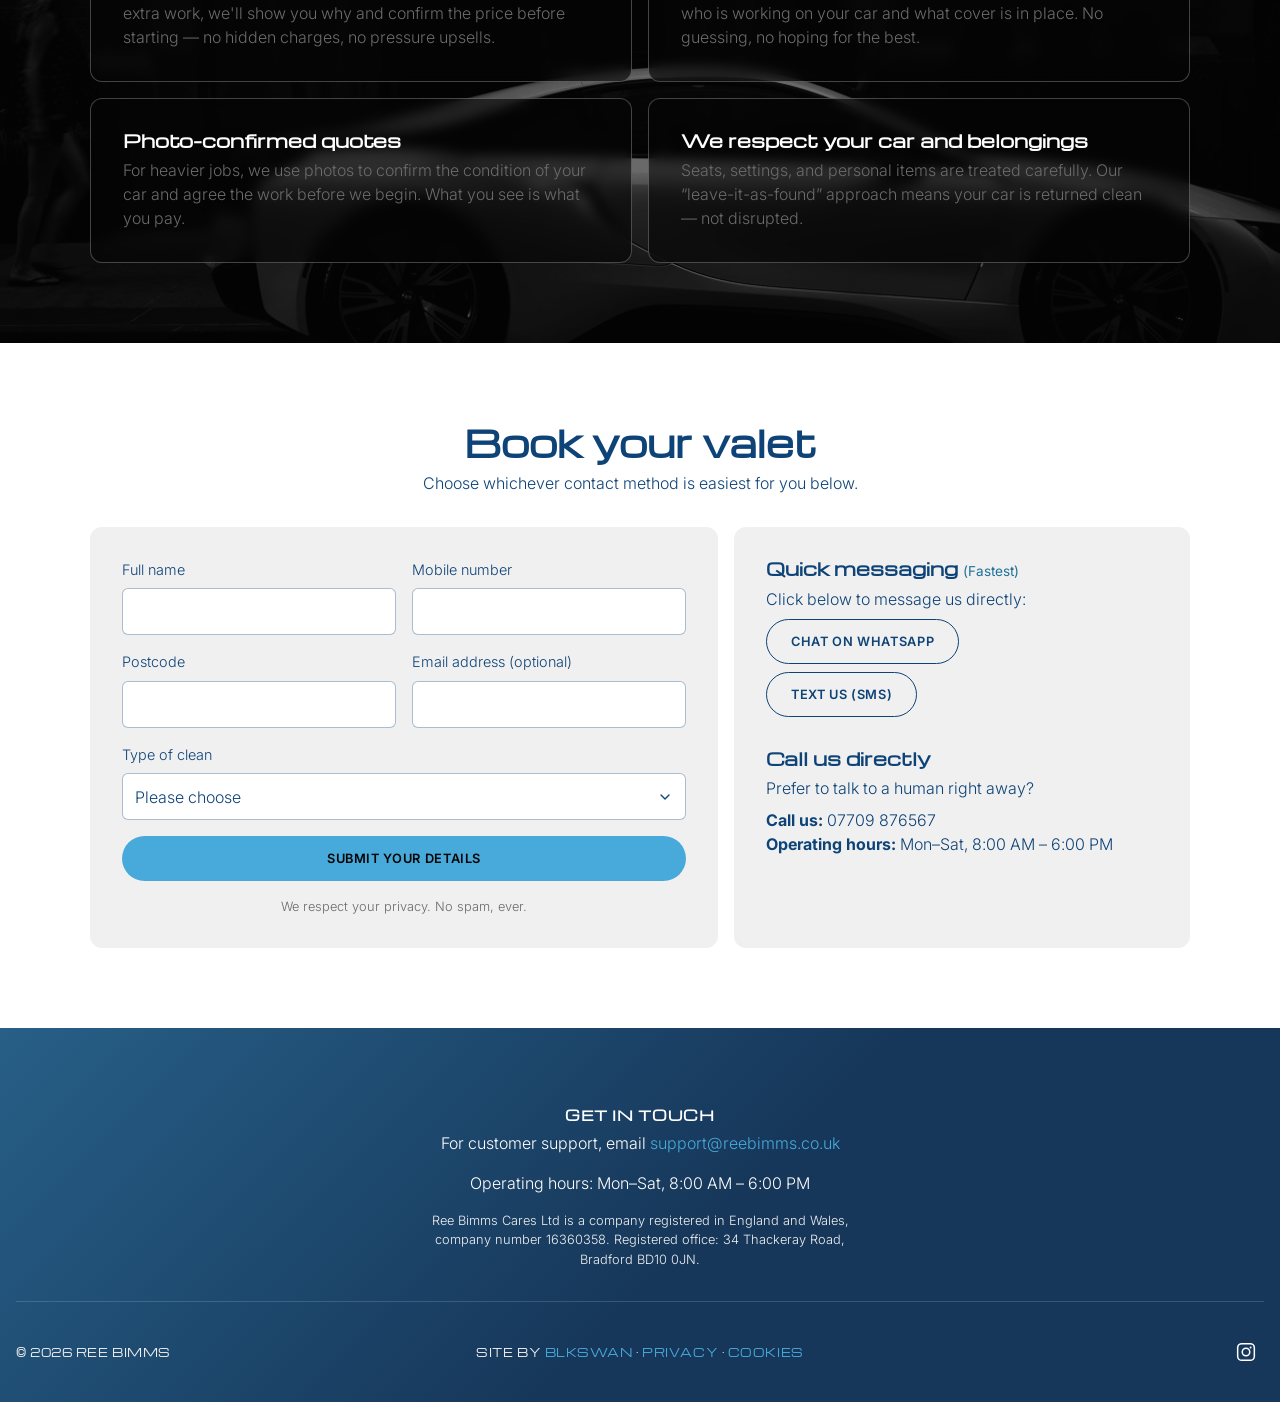
==== commit d5252033: "Pre-launch QA: fix accent contrast, add favicon/og/404/robots, compress photos QA.md pre-launch pass" ====
--- a/index.html
+++ b/index.html
@@ -5,6 +5,12 @@
   <meta name="viewport" content="width=device-width, initial-scale=1">
   <title>ReeBimms Mobile Car Valeting</title>
   <meta name="description" content="[CONFIRM: meta description]">
+  <link rel="icon" href="/images/favicon.svg" type="image/svg+xml">
+  <meta property="og:type" content="website">
+  <meta property="og:title" content="ReeBimms Mobile Car Valeting">
+  <meta property="og:description" content="[CONFIRM: meta description]">
+  <meta property="og:image" content="/images/og-image.jpg">
+  <meta property="og:locale" content="en_GB">
   <link rel="preconnect" href="https://fonts.googleapis.com">
   <link rel="preconnect" href="https://fonts.gstatic.com" crossorigin>
   <link href="https://fonts.googleapis.com/css2?family=Inter:wght@300;400;500;600;700&family=Michroma&display=swap" rel="stylesheet">
@@ -41,7 +47,7 @@
 
     <!-- Hero -->
     <section class="hero">
-      <img class="hero__image" src="/images/hero-car.jpg" width="1440" height="590" alt="" aria-hidden="true">
+      <img class="hero__image" src="/images/hero-car.jpg" width="1440" height="590" fetchpriority="high" alt="" aria-hidden="true">
       <div class="hero__logo">
         <img src="/images/logo-mark.svg" width="48" height="48" alt="" aria-hidden="true">
         <p class="hero__wordmark">Ree Bimms</p>
@@ -78,7 +84,7 @@
             <p class="service-card__meta">Exterior hand wash, wheels, tyres, rinse, dry, and quick finish.</p>
             <a class="button button--outline" href="#book">Book exterior wash <span class="button__arrow" aria-hidden="true">&rarr;</span></a>
           </div>
-          <img class="service-card__image" src="/images/service-exterior-wash.jpg" width="325" height="363" alt="Close-up of a blue car's headlight being hand-washed with soap suds.">
+          <img loading="lazy" decoding="async" class="service-card__image" src="/images/service-exterior-wash.jpg" width="325" height="363" alt="Close-up of a blue car's headlight being hand-washed with soap suds.">
         </li>
         <li class="service-card card card--surface">
           <div class="service-card__text">
@@ -88,10 +94,10 @@
             <p class="service-card__meta">Exterior wash, wheels, vacuum, dashboard wipe-down, windows, and door shuts.</p>
             <a class="button button--outline" href="#book">Book mini valet <span class="button__arrow" aria-hidden="true">&rarr;</span></a>
           </div>
-          <img class="service-card__image" src="/images/service-mini-valet.jpg" width="325" height="363" alt="Cleaned car interior showing steering wheel and centre console.">
+          <img loading="lazy" decoding="async" class="service-card__image" src="/images/service-mini-valet.jpg" width="325" height="363" alt="Cleaned car interior showing steering wheel and centre console.">
         </li>
         <li class="service-card card card--surface service-card--reverse">
-          <img class="service-card__image" src="/images/service-full-valet.jpg" width="347" height="366" alt="Hand polishing a car headlight with a yellow applicator pad.">
+          <img loading="lazy" decoding="async" class="service-card__image" src="/images/service-full-valet.jpg" width="347" height="366" alt="Hand polishing a car headlight with a yellow applicator pad.">
           <div class="service-card__text">
             <h3 class="service-card__title">Full Valet</h3>
             <p class="service-card__price">From £75&ndash;£130</p>
@@ -101,7 +107,7 @@
           </div>
         </li>
         <li class="service-card card card--surface service-card--reverse">
-          <img class="service-card__image" src="/images/service-family-deep-clean.jpg" width="347" height="366" alt="Rear of a dark red car being rinsed with soapy water.">
+          <img loading="lazy" decoding="async" class="service-card__image" src="/images/service-family-deep-clean.jpg" width="347" height="366" alt="Rear of a dark red car being rinsed with soapy water.">
           <div class="service-card__text">
             <h3 class="service-card__title">Family &amp; Pet Deep Clean</h3>
             <p class="service-card__price">From £100&ndash;£160</p>
@@ -117,8 +123,8 @@
     <section class="gallery section" id="gallery" aria-label="Before and after results">
       <!-- [CONFIRM: replace with real ReeBimms before/after photo] -->
       <div class="before-after before-after--wide" data-before-after>
-        <img class="before-after__image" src="/images/gallery-amg-gt.jpg" width="1360" height="655" alt="Grey sports car, before and after detailing.">
-        <img class="before-after__image before-after__image--after" src="/images/gallery-amg-gt.jpg" width="1360" height="655" alt="" aria-hidden="true">
+        <img loading="lazy" decoding="async" class="before-after__image" src="/images/gallery-amg-gt.jpg" width="1360" height="655" alt="Grey sports car, before and after detailing.">
+        <img loading="lazy" decoding="async" class="before-after__image before-after__image--after" src="/images/gallery-amg-gt.jpg" width="1360" height="655" alt="" aria-hidden="true">
         <span class="before-after__label before-after__label--before" aria-hidden="true">Before</span>
         <span class="before-after__label before-after__label--after" aria-hidden="true">After</span>
         <div class="before-after__divider" data-before-after-divider tabindex="0" role="slider" aria-label="Drag to compare before and after" aria-valuemin="0" aria-valuemax="100" aria-valuenow="50">
@@ -132,8 +138,8 @@
       <div class="before-after-row">
         <!-- [CONFIRM: replace with real ReeBimms before/after photo] -->
         <div class="before-after" data-before-after>
-          <img class="before-after__image" src="/images/gallery-convertible.jpg" width="650" height="485" alt="White convertible car, before and after detailing.">
-          <img class="before-after__image before-after__image--after" src="/images/gallery-convertible.jpg" width="650" height="485" alt="" aria-hidden="true">
+          <img loading="lazy" decoding="async" class="before-after__image" src="/images/gallery-convertible.jpg" width="650" height="485" alt="White convertible car, before and after detailing.">
+          <img loading="lazy" decoding="async" class="before-after__image before-after__image--after" src="/images/gallery-convertible.jpg" width="650" height="485" alt="" aria-hidden="true">
           <span class="before-after__label before-after__label--before" aria-hidden="true">Before</span>
           <span class="before-after__label before-after__label--after" aria-hidden="true">After</span>
           <div class="before-after__divider" data-before-after-divider tabindex="0" role="slider" aria-label="Drag to compare before and after" aria-valuemin="0" aria-valuemax="100" aria-valuenow="50">
@@ -146,8 +152,8 @@
         </div>
         <!-- [CONFIRM: replace with real ReeBimms before/after photo] -->
         <div class="before-after" data-before-after>
-          <img class="before-after__image" src="/images/gallery-range-rover.jpg" width="665" height="485" alt="Black Range Rover, before and after detailing.">
-          <img class="before-after__image before-after__image--after" src="/images/gallery-range-rover.jpg" width="665" height="485" alt="" aria-hidden="true">
+          <img loading="lazy" decoding="async" class="before-after__image" src="/images/gallery-range-rover.jpg" width="665" height="485" alt="Black Range Rover, before and after detailing.">
+          <img loading="lazy" decoding="async" class="before-after__image before-after__image--after" src="/images/gallery-range-rover.jpg" width="665" height="485" alt="" aria-hidden="true">
           <span class="before-after__label before-after__label--before" aria-hidden="true">Before</span>
           <span class="before-after__label before-after__label--after" aria-hidden="true">After</span>
           <div class="before-after__divider" data-before-after-divider tabindex="0" role="slider" aria-label="Drag to compare before and after" aria-valuemin="0" aria-valuemax="100" aria-valuenow="50">
--- a/css/main.css
+++ b/css/main.css
@@ -49,6 +49,9 @@
   --colour-bg-near-black: #050505;
   --colour-bg-navy: #16375a;
   --colour-accent: #48aadb;
+  /* Same blue darkened to 36% lightness — the bright accent is only
+     2.3:1 on --colour-surface, so accent *text* on light uses this. */
+  --colour-accent-ink: #1e7099;
   --colour-surface: #f0f0f0;
   /* Darker than the sampled #c3c3c3 — that value fails contrast on white for body text. */
   --colour-muted: #6b6b6b;
@@ -893,7 +896,7 @@
 }
 
 .service-card__price {
-  color: var(--colour-accent);
+  color: var(--colour-accent-ink);
   font-weight: 700;
 }
 
@@ -1140,7 +1143,7 @@
    odour treatment") — the label may still wrap, the price never should. */
 .price-table__row dd {
   margin: 0;
-  color: var(--colour-accent);
+  color: var(--colour-accent-ink);
   font-weight: 700;
   white-space: nowrap;
   flex-shrink: 0;
@@ -1329,7 +1332,7 @@
 }
 
 .contact-block__tag {
-  color: var(--colour-accent);
+  color: var(--colour-accent-ink);
   font-family: var(--font-body);
   font-size: 0.85rem;
   font-weight: 400;
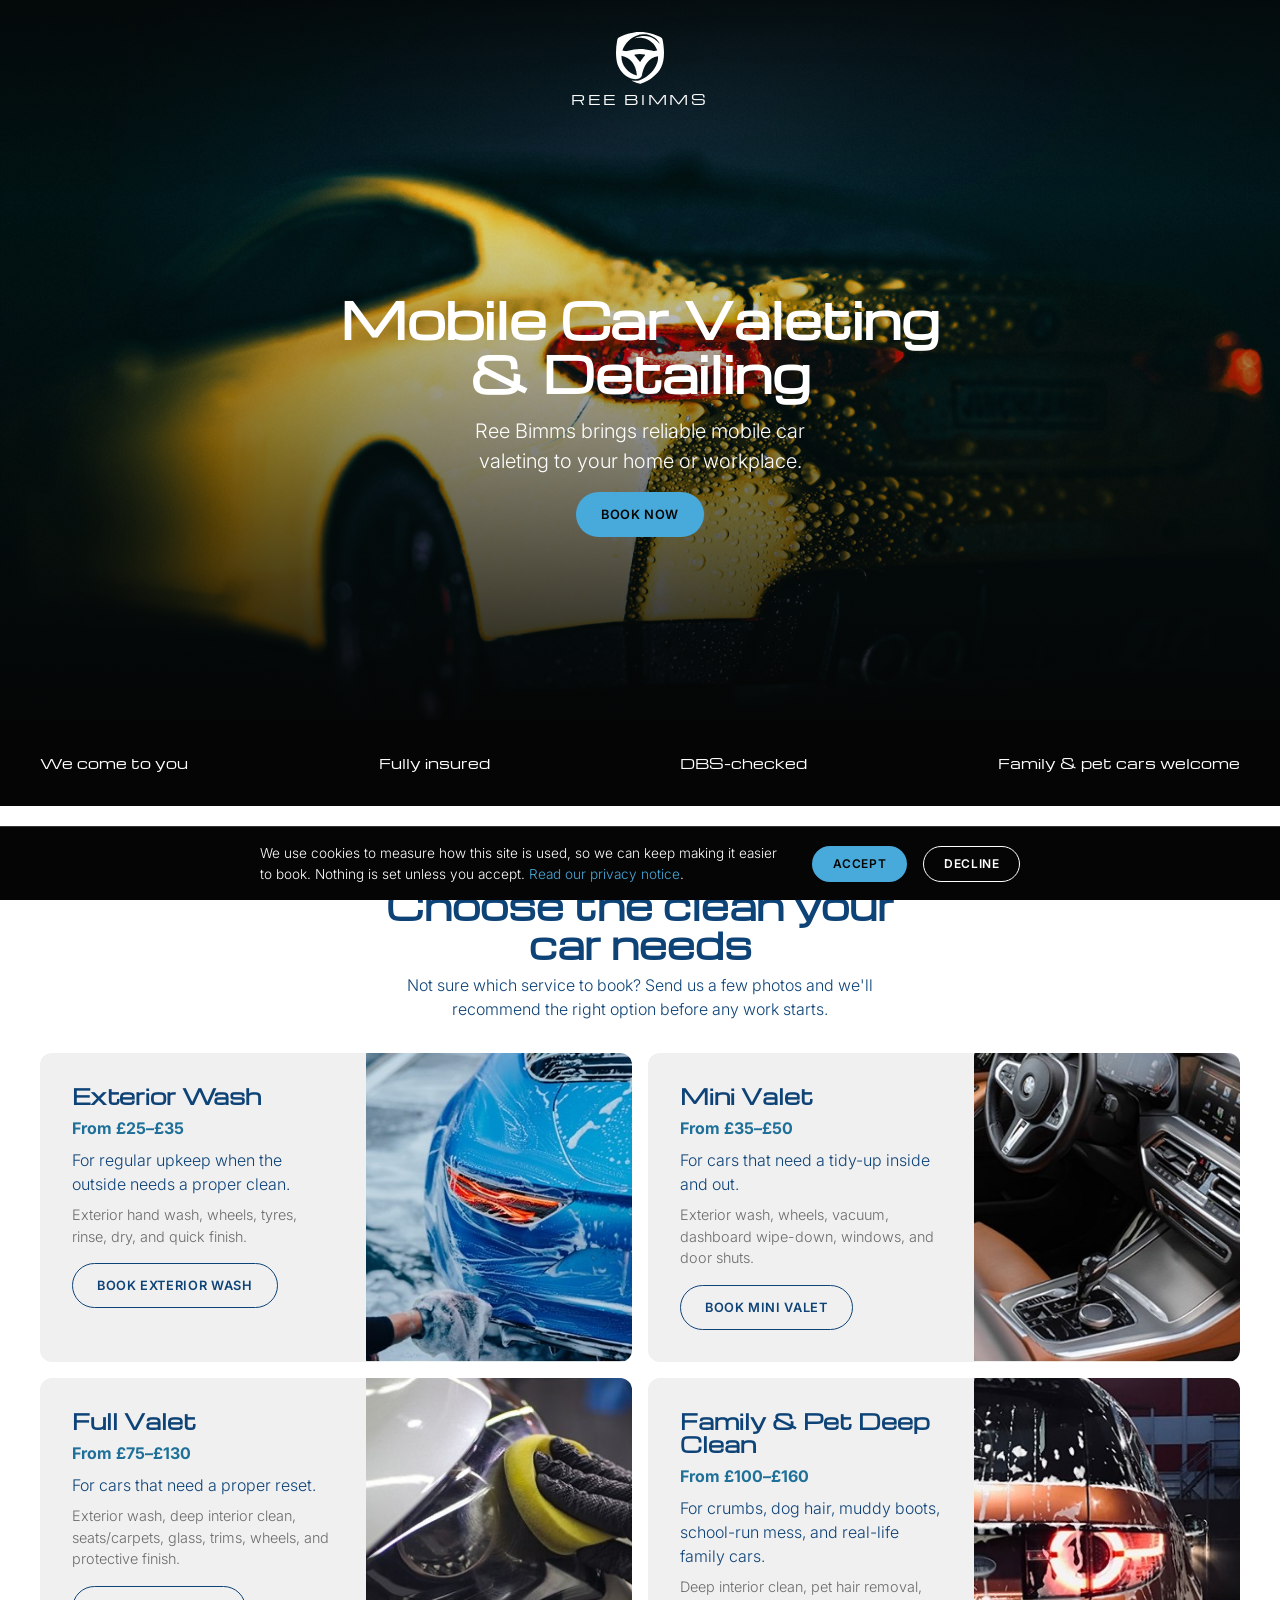
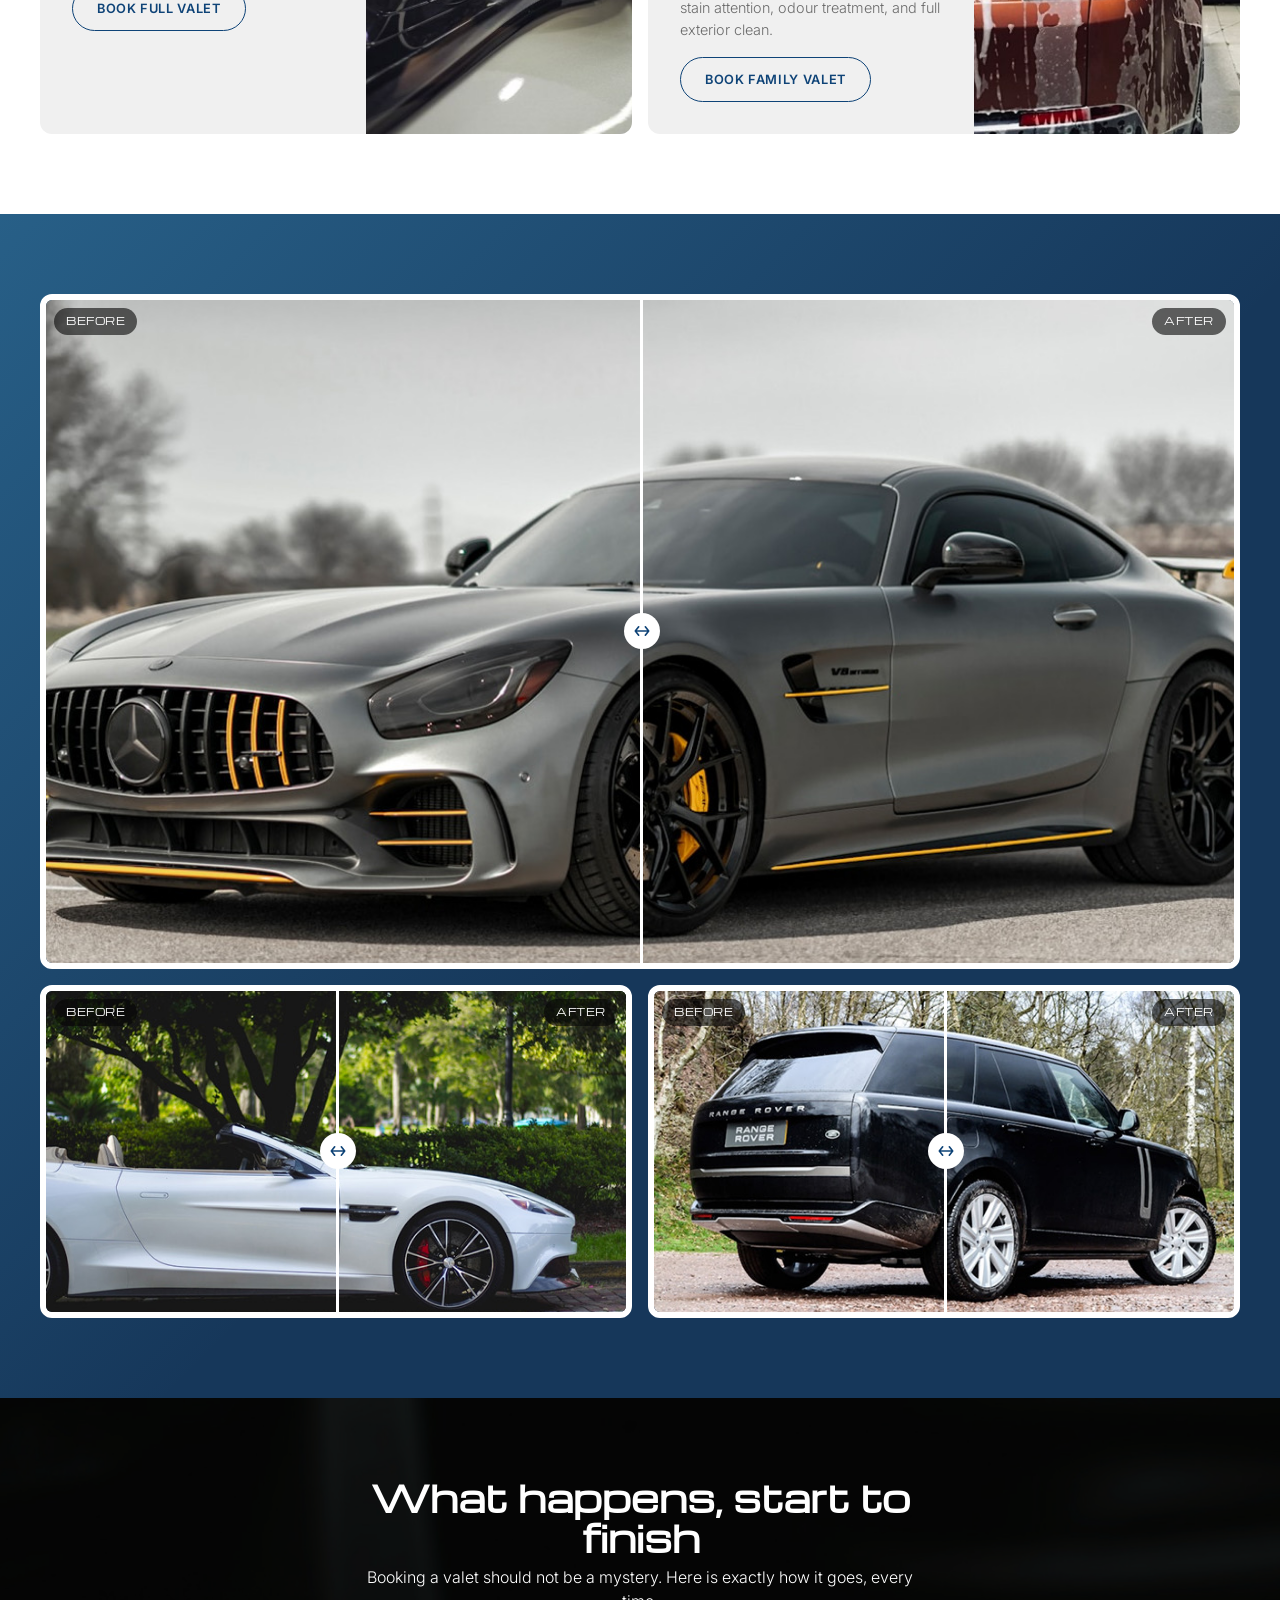
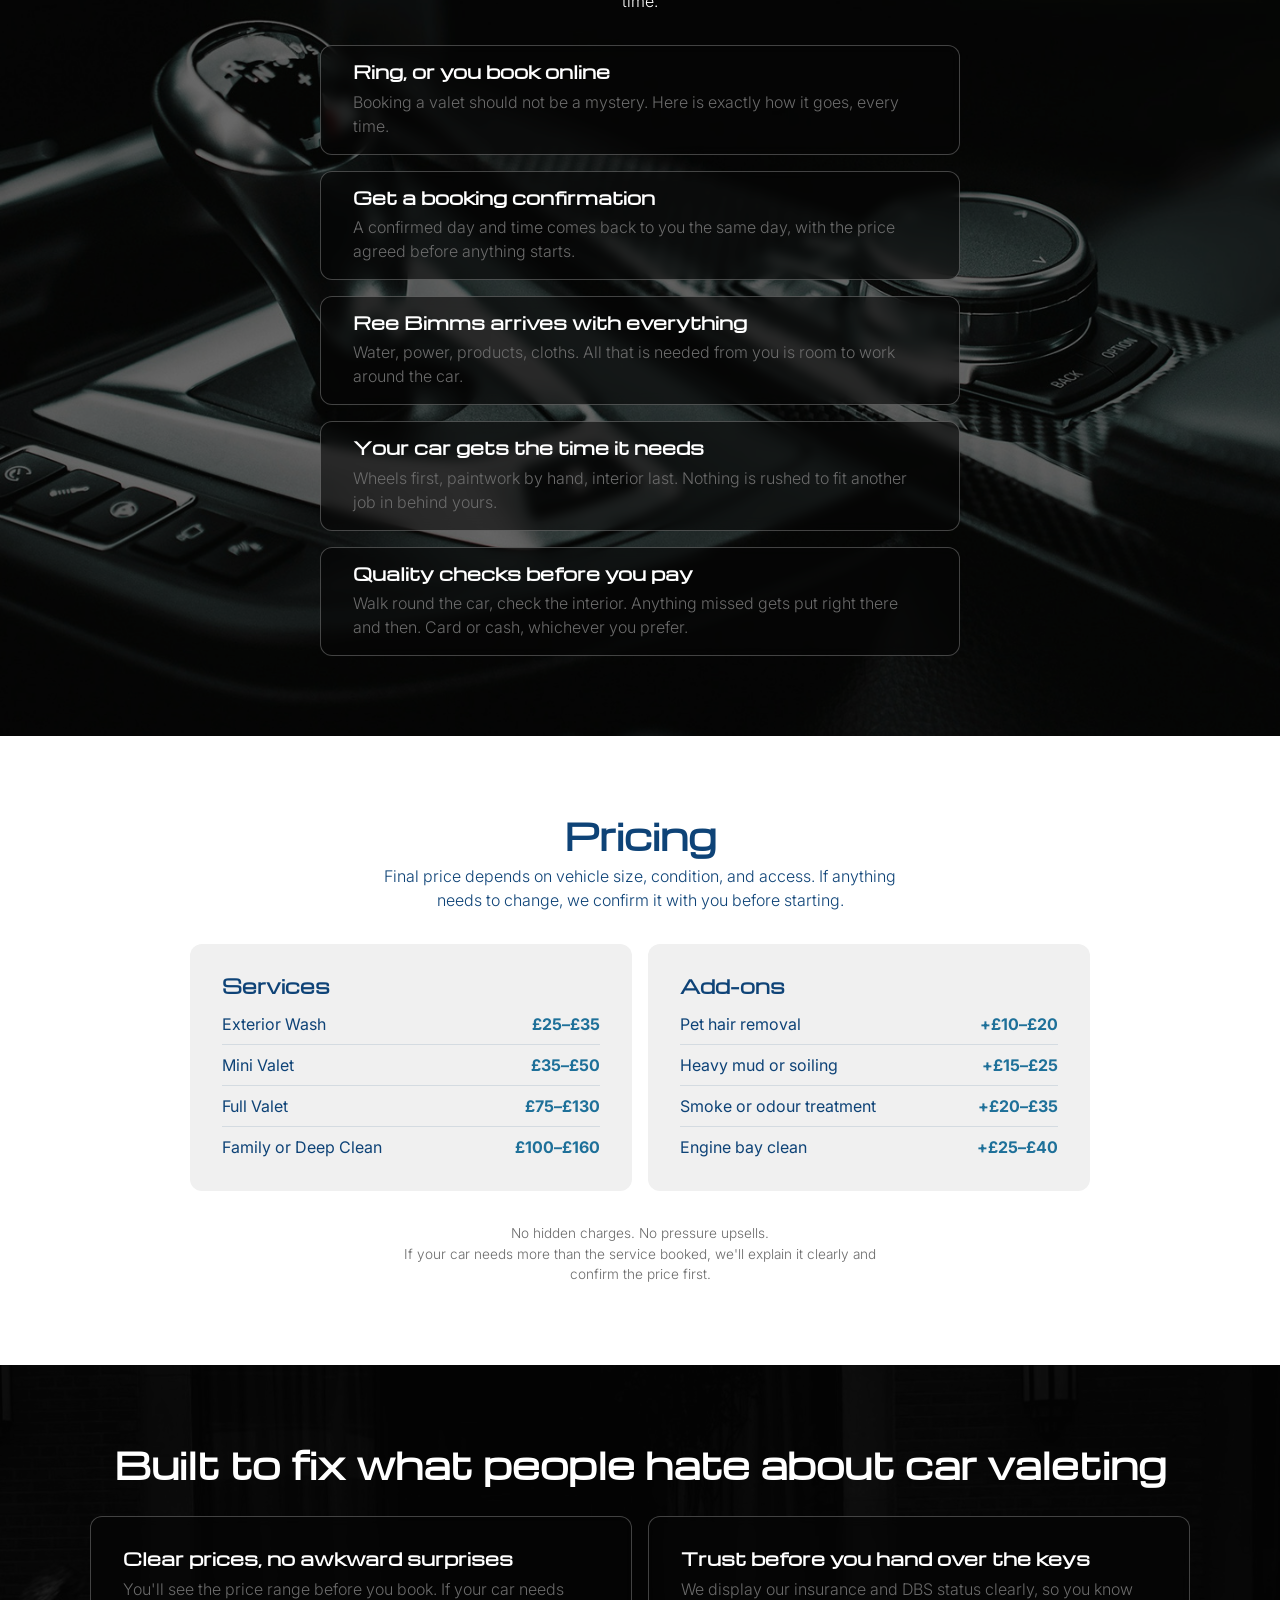
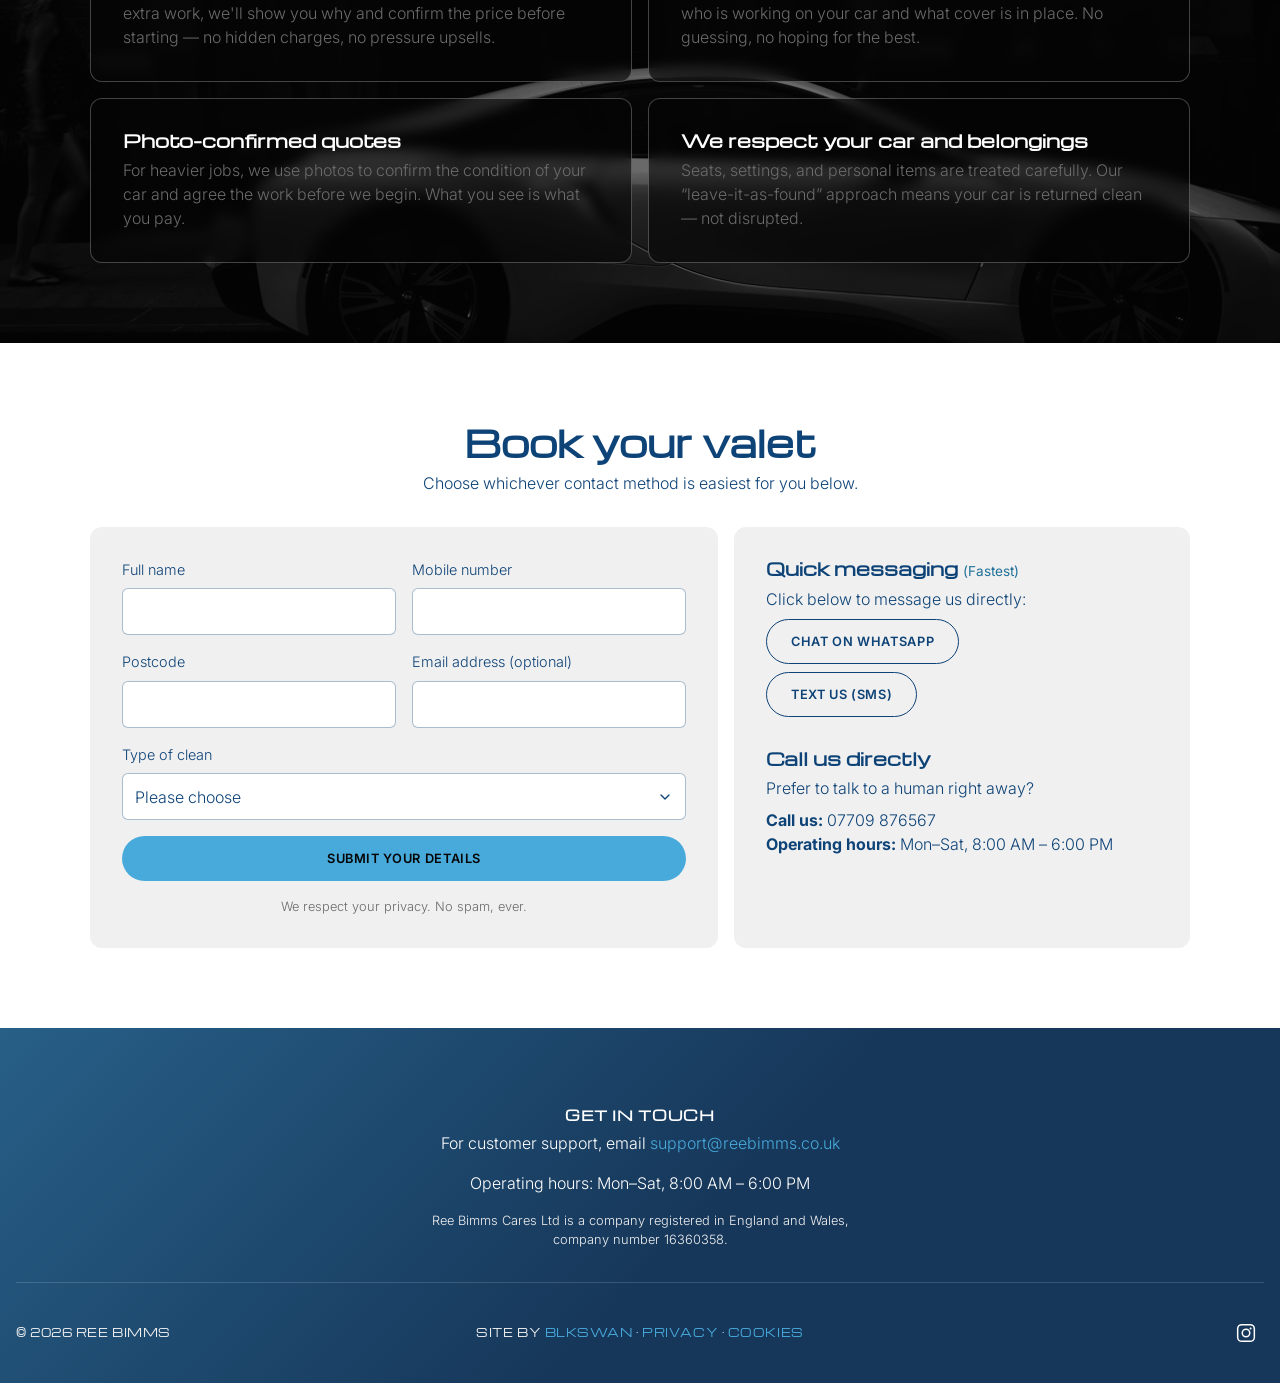
==== commit 19e5ec85: "Remove home address from footer" ====
--- a/index.html
+++ b/index.html
@@ -5,11 +5,13 @@
   <meta name="viewport" content="width=device-width, initial-scale=1">
   <title>ReeBimms Mobile Car Valeting</title>
   <meta name="description" content="[CONFIRM: meta description]">
+  <link rel="canonical" href="https://www.reebimms.co.uk/">
   <link rel="icon" href="/images/favicon.svg" type="image/svg+xml">
   <meta property="og:type" content="website">
+  <meta property="og:url" content="https://www.reebimms.co.uk/">
   <meta property="og:title" content="ReeBimms Mobile Car Valeting">
   <meta property="og:description" content="[CONFIRM: meta description]">
-  <meta property="og:image" content="/images/og-image.jpg">
+  <meta property="og:image" content="https://www.reebimms.co.uk/images/og-image.jpg">
   <meta property="og:locale" content="en_GB">
   <link rel="preconnect" href="https://fonts.googleapis.com">
   <link rel="preconnect" href="https://fonts.gstatic.com" crossorigin>
@@ -322,7 +324,7 @@
       <h2 class="site-footer__heading">Get in touch</h2>
       <p>For customer support, email <a class="text-link text-link--on-dark" href="mailto:support@reebimms.co.uk">support@reebimms.co.uk</a></p>
       <p>Operating hours: Mon&ndash;Sat, 8:00 AM &ndash; 6:00 PM</p>
-      <p class="site-footer__legal">Ree Bimms Cares Ltd is a company registered in England and Wales, company number 16360358. Registered office: 34 Thackeray Road, Bradford BD10 0JN.</p>
+      <p class="site-footer__legal">Ree Bimms Cares Ltd is a company registered in England and Wales, company number 16360358.</p>
     </div>
     <div class="site-footer__bottom">
       <p class="site-footer__copyright">&copy; 2026 Ree Bimms</p>
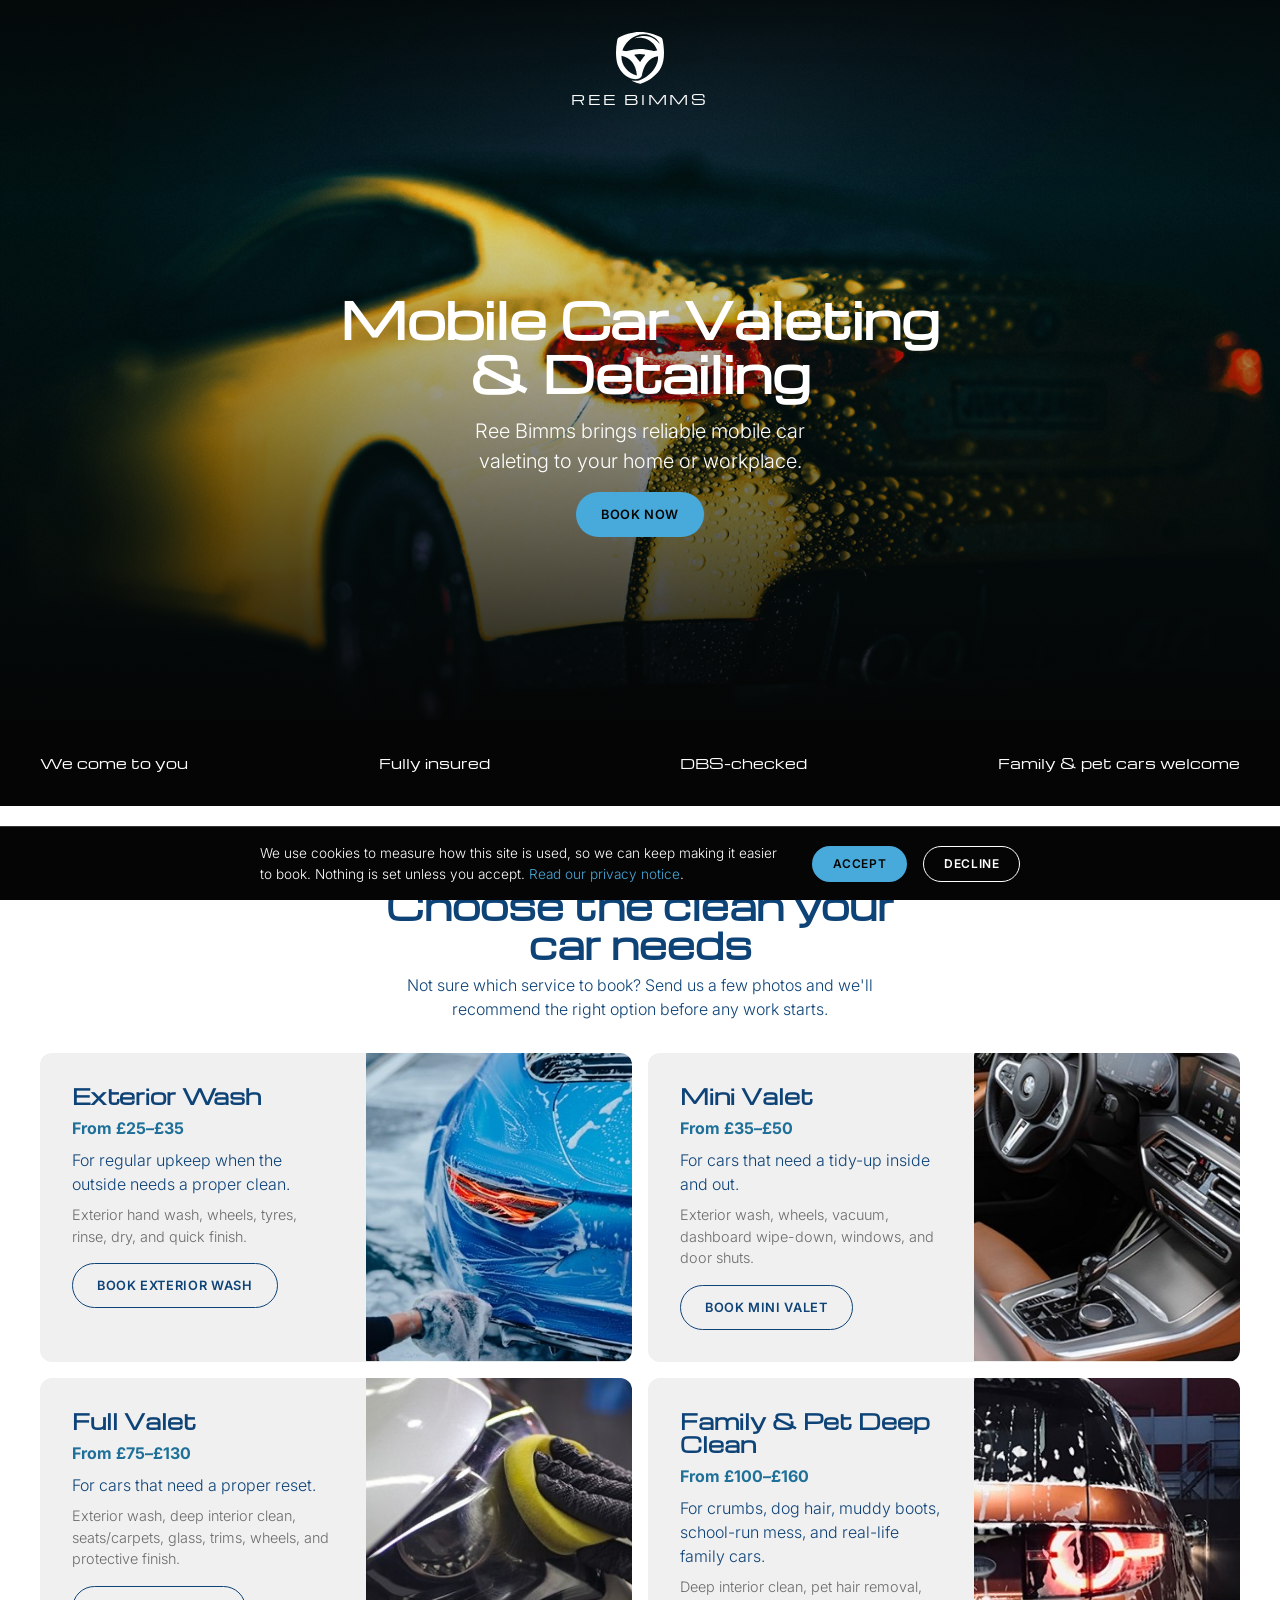
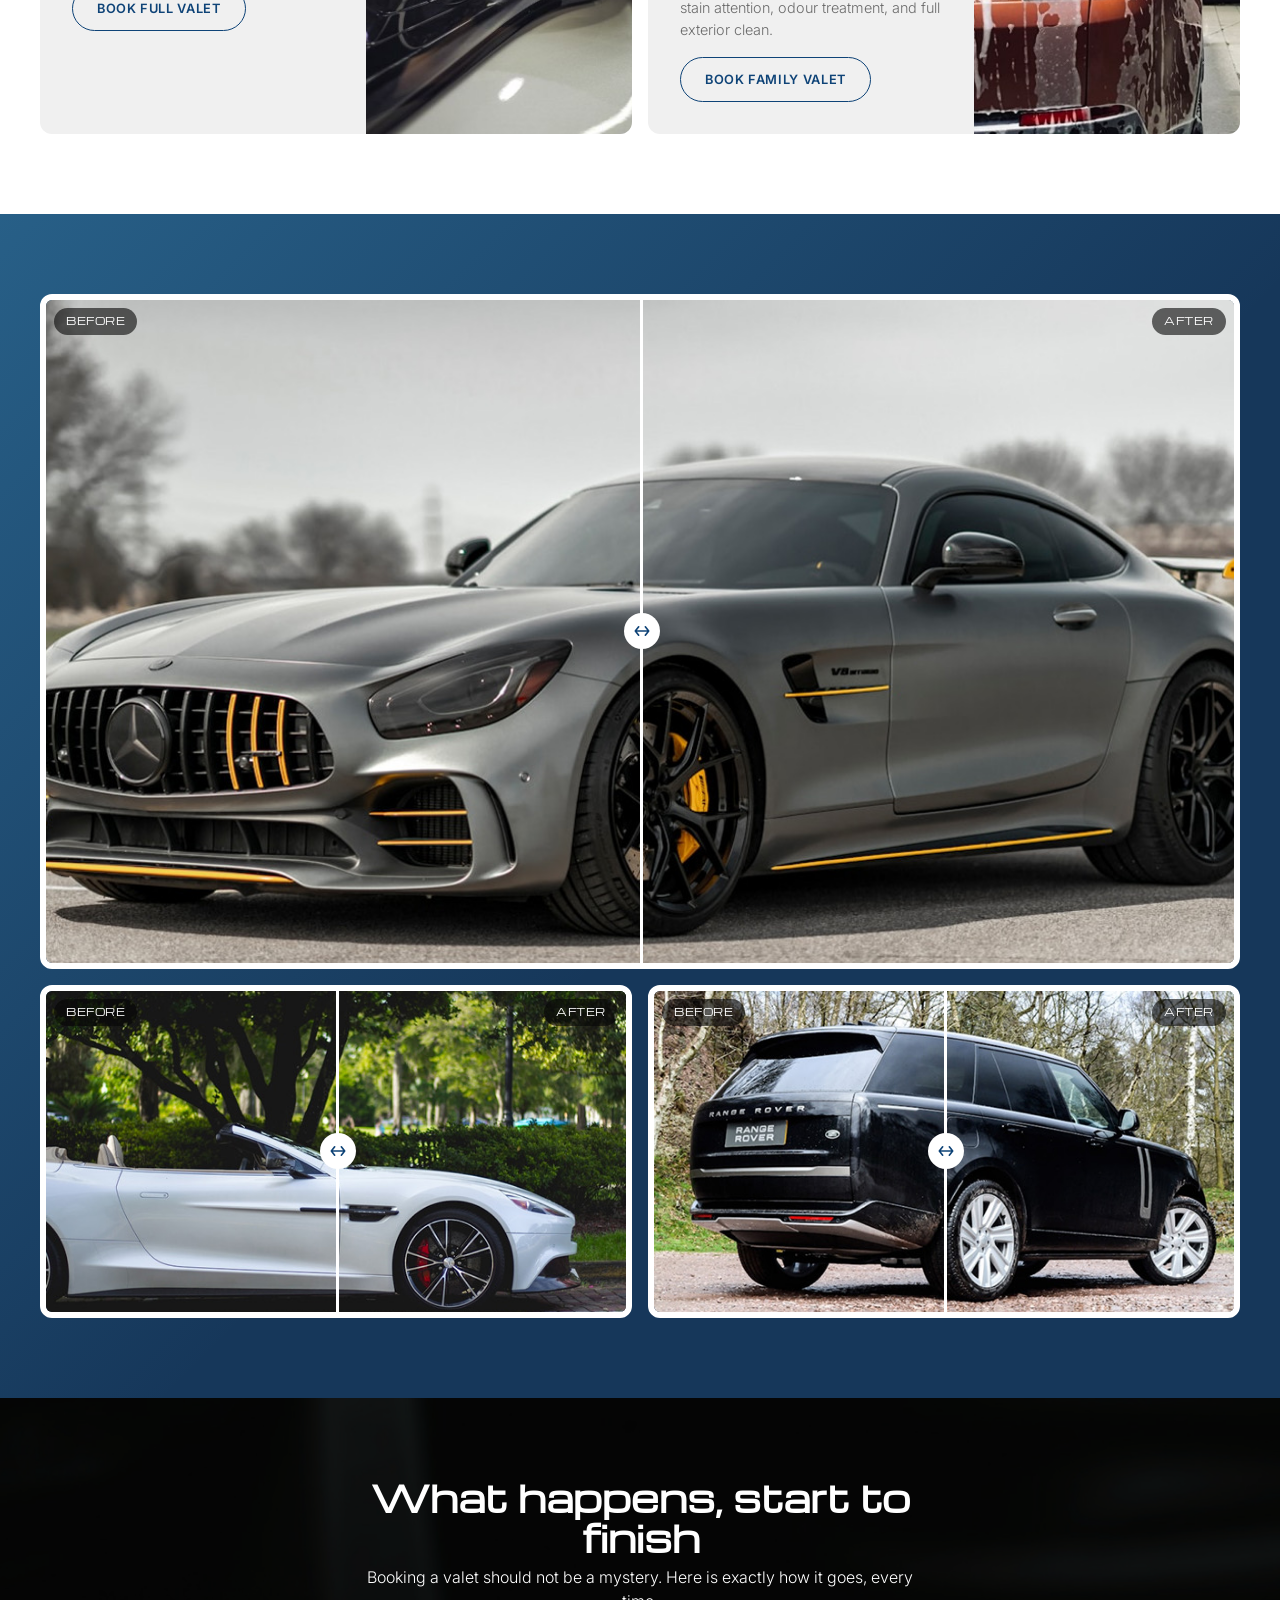
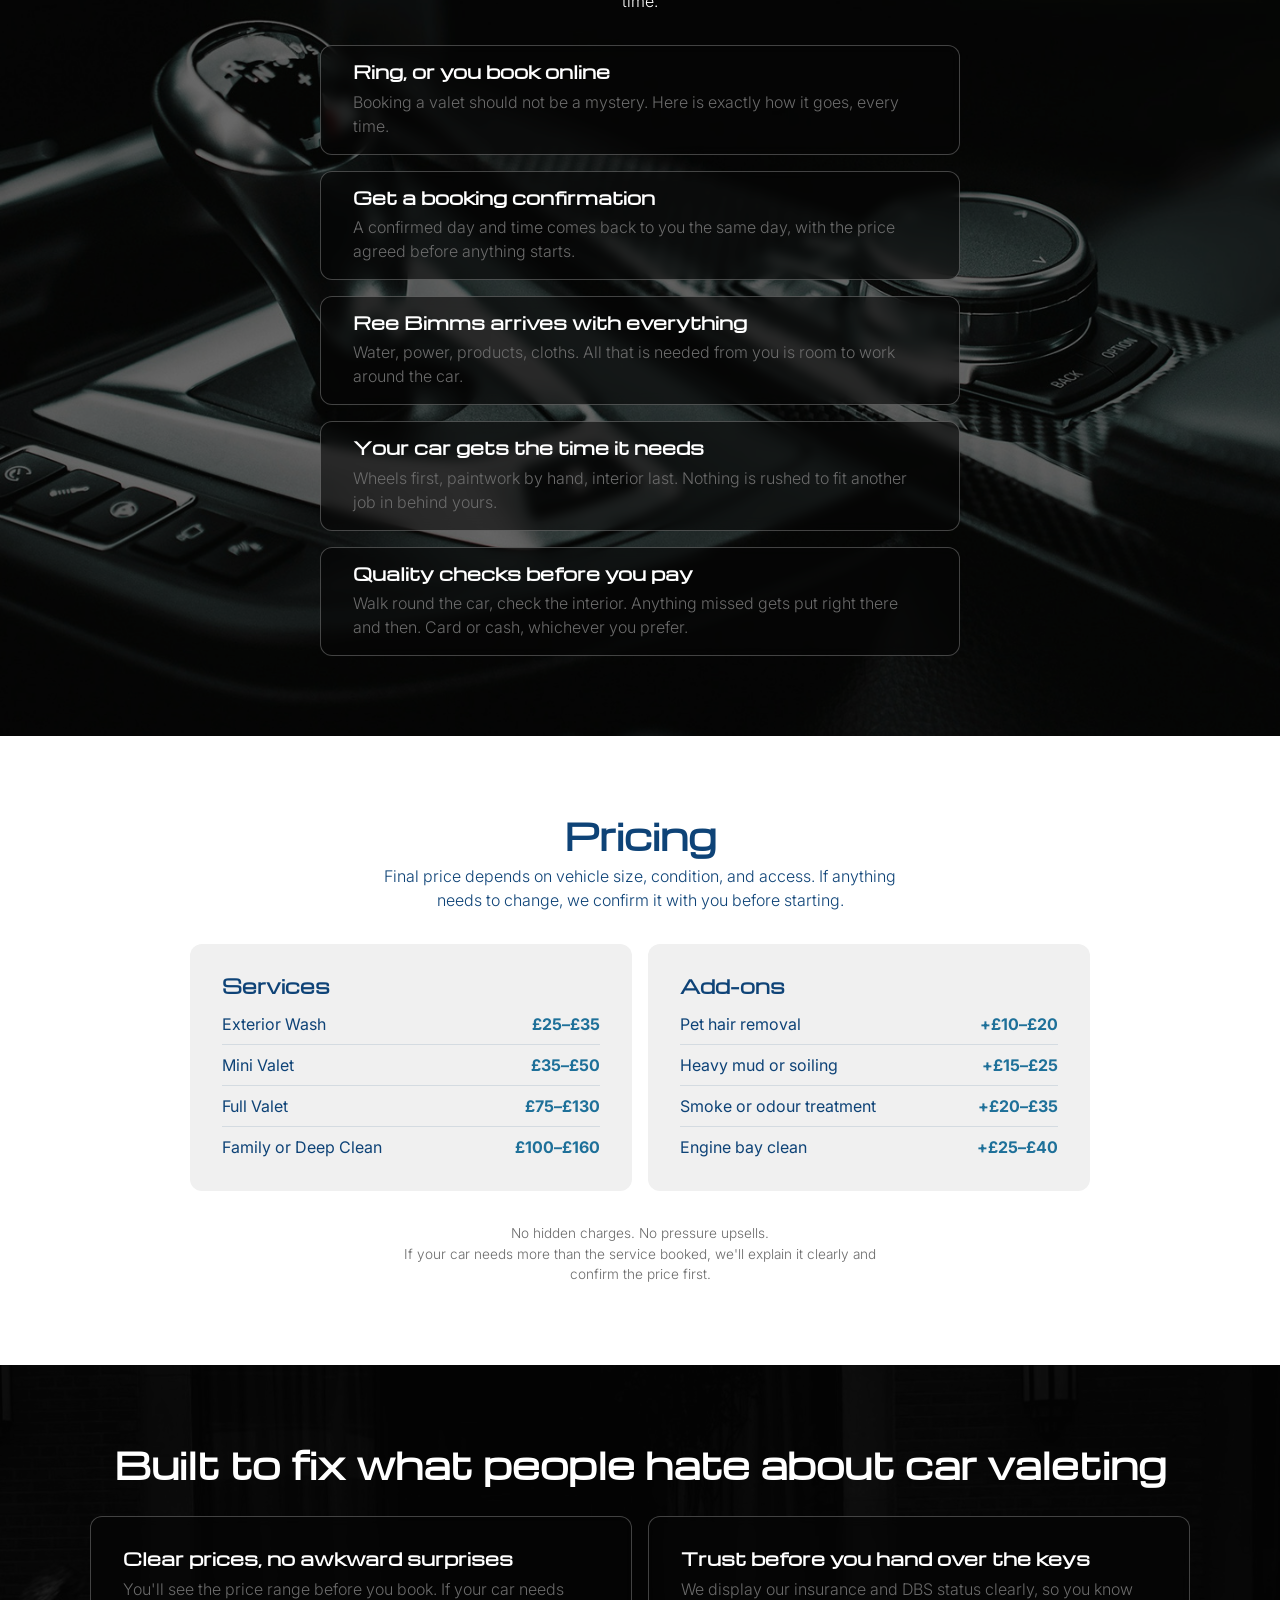
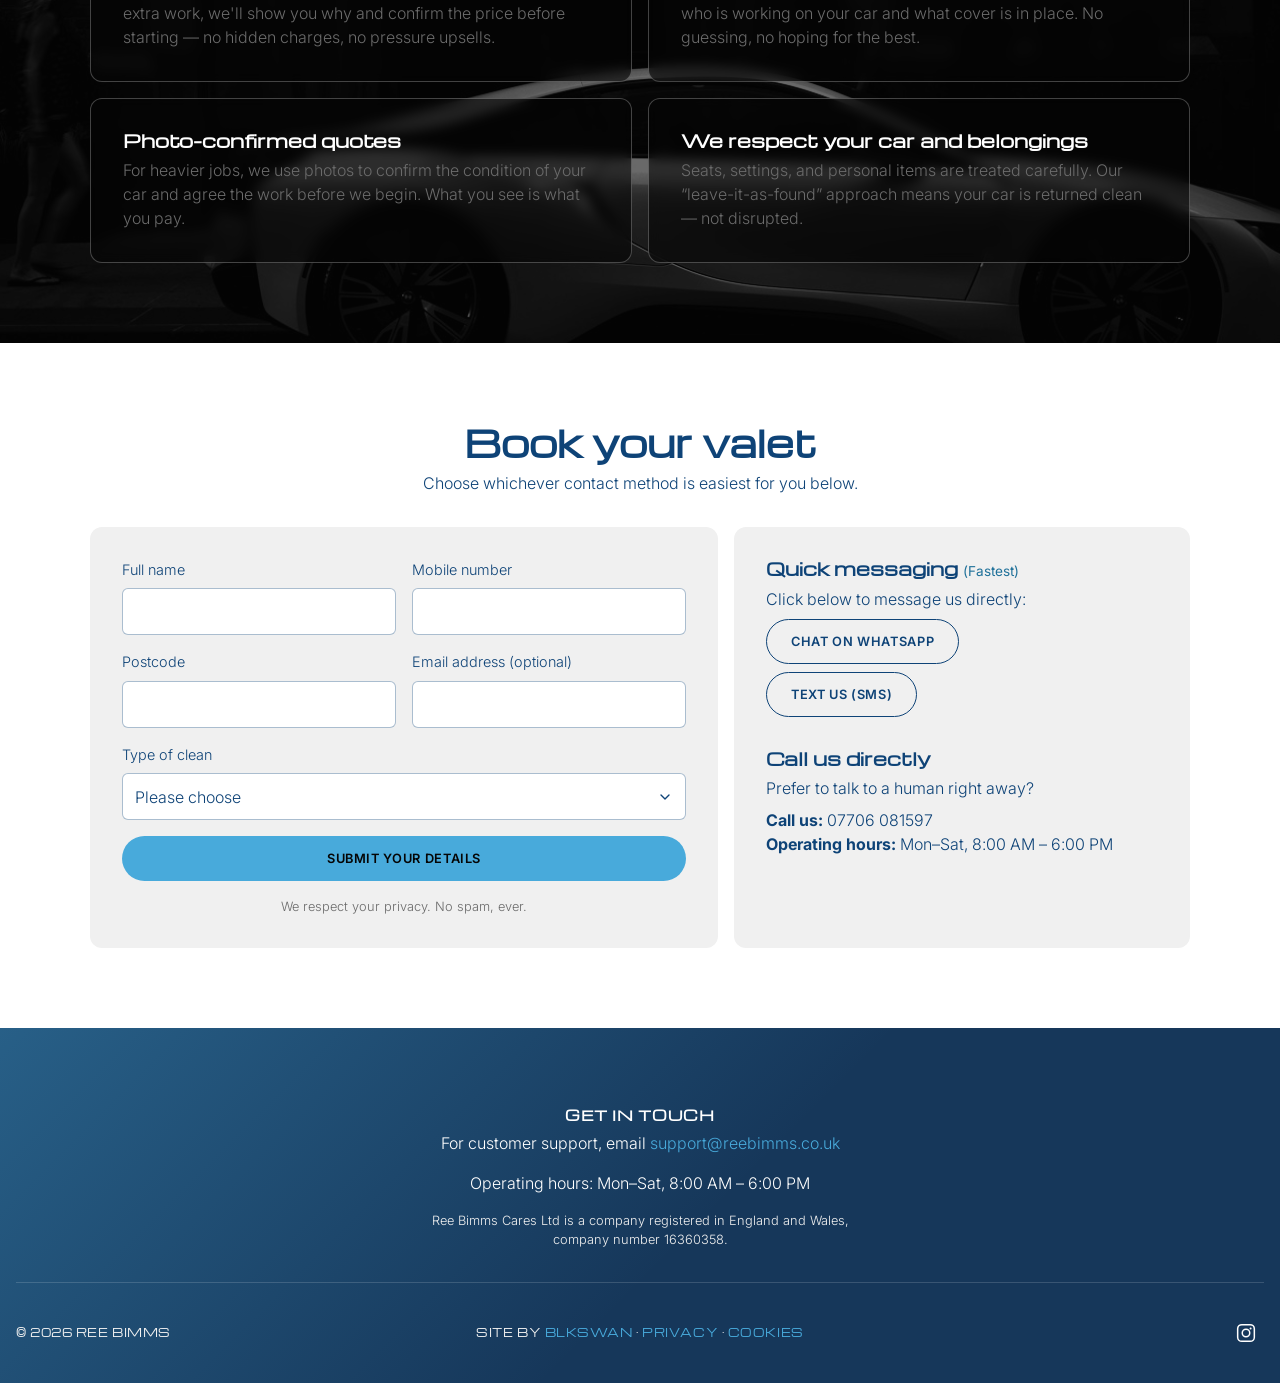
==== commit 99eaaf15: "Update phone number" ====
--- a/index.html
+++ b/index.html
@@ -305,13 +305,13 @@
           <div class="contact-block">
             <h3 class="contact-block__title">Quick messaging <span class="contact-block__tag">(Fastest)</span></h3>
             <p>Click below to message us directly:</p>
-            <a class="button button--outline" href="https://wa.me/447709876567">Chat on WhatsApp <span class="button__arrow" aria-hidden="true">&rarr;</span></a>
-            <a class="button button--outline" href="sms:+447709876567">Text us (SMS) <span class="button__arrow" aria-hidden="true">&rarr;</span></a>
+            <a class="button button--outline" href="https://wa.me/447706081597">Chat on WhatsApp <span class="button__arrow" aria-hidden="true">&rarr;</span></a>
+            <a class="button button--outline" href="sms:+447706081597">Text us (SMS) <span class="button__arrow" aria-hidden="true">&rarr;</span></a>
           </div>
           <div class="contact-block">
             <h3 class="contact-block__title">Call us directly</h3>
             <p>Prefer to talk to a human right away?</p>
-            <p><strong>Call us:</strong> <a class="text-link" href="tel:+447709876567">07709 876567</a><br><strong>Operating hours:</strong> Mon&ndash;Sat, 8:00 AM &ndash; 6:00 PM</p>
+            <p><strong>Call us:</strong> <a class="text-link" href="tel:+447706081597">07706 081597</a><br><strong>Operating hours:</strong> Mon&ndash;Sat, 8:00 AM &ndash; 6:00 PM</p>
           </div>
         </div>
       </div>
